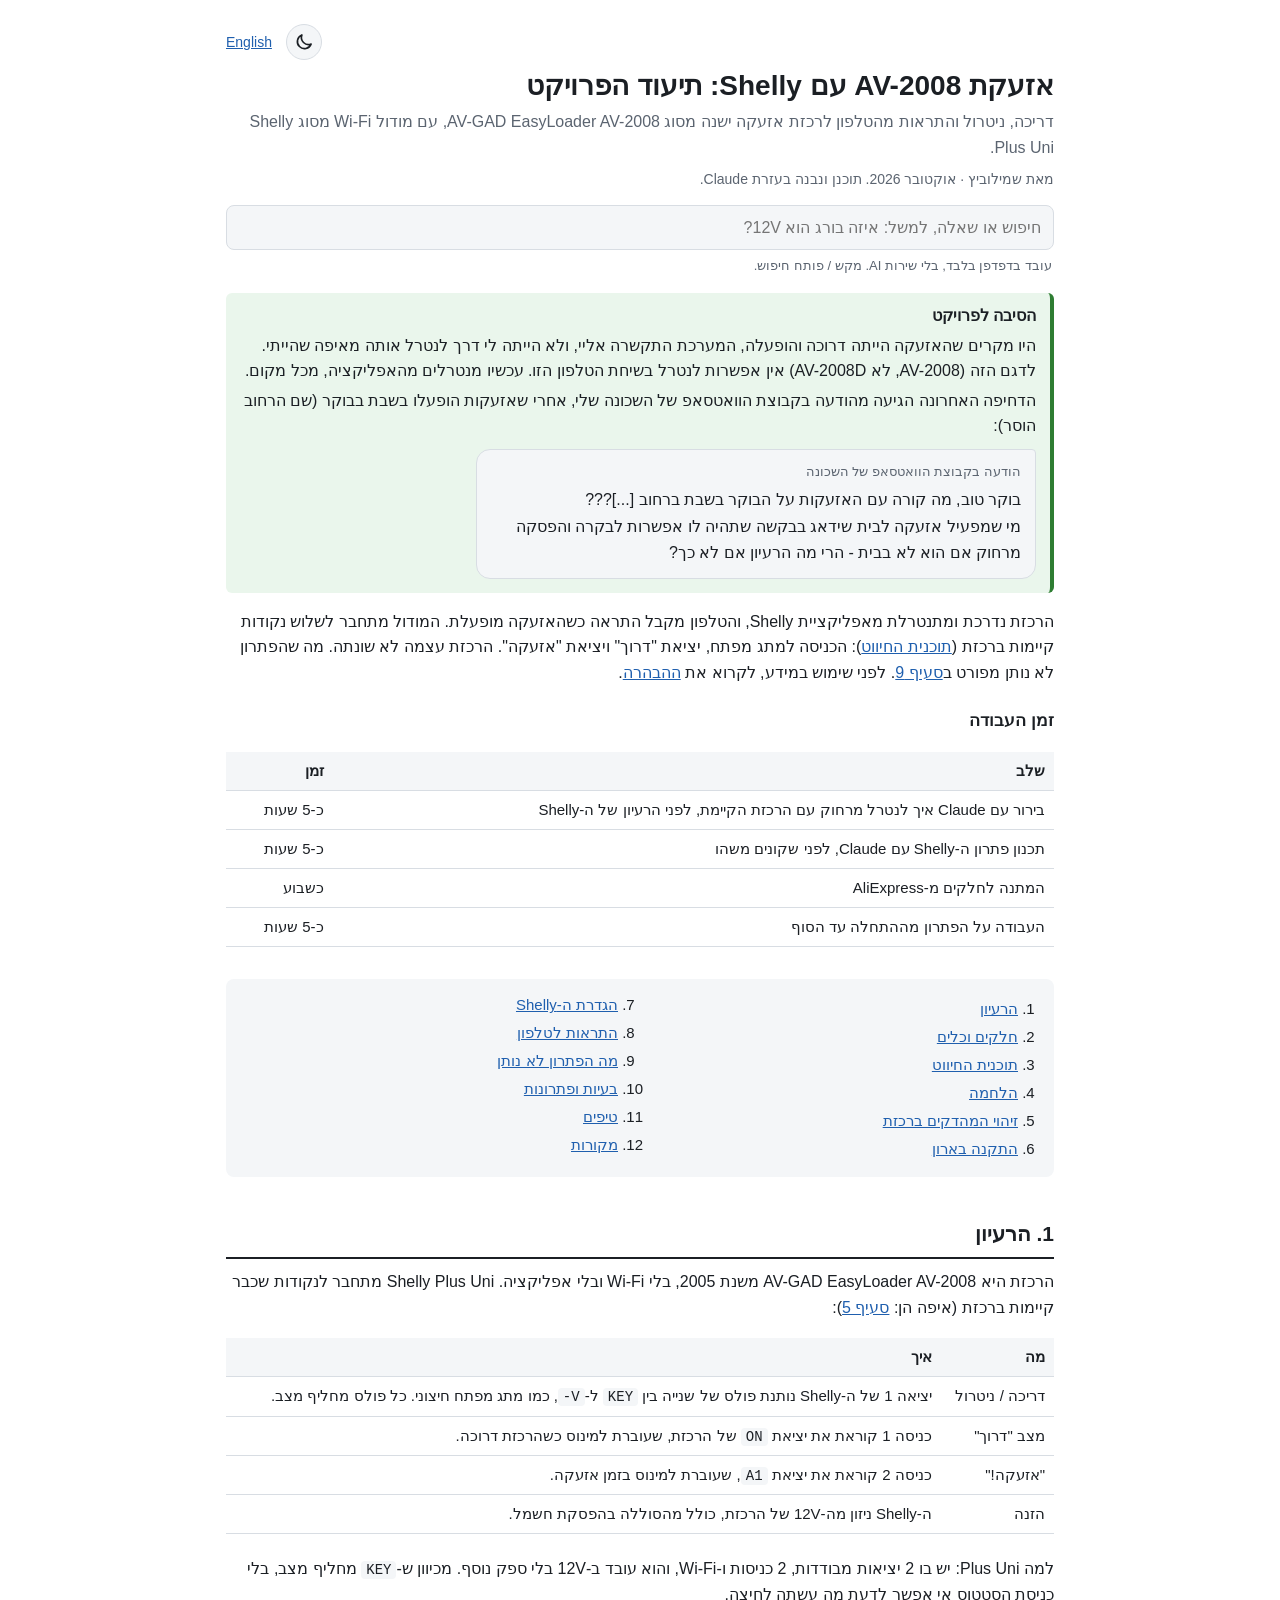
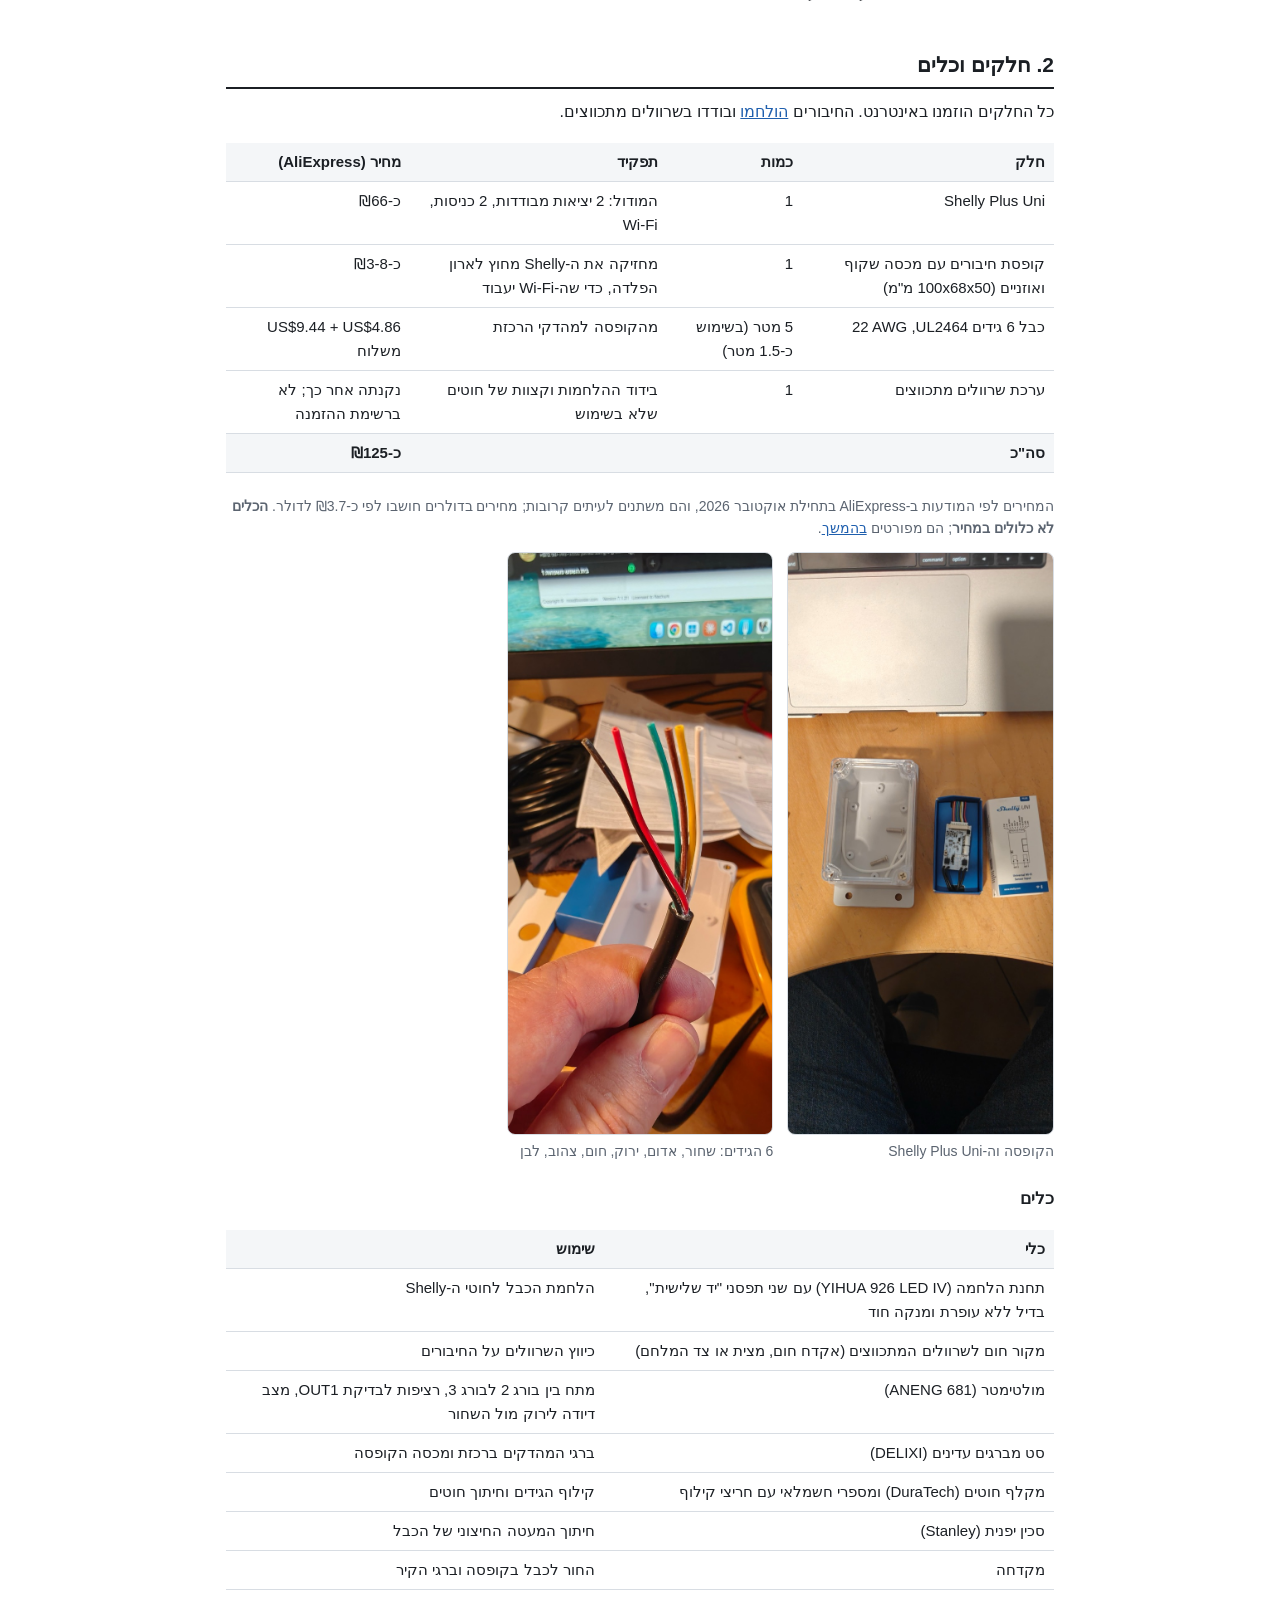
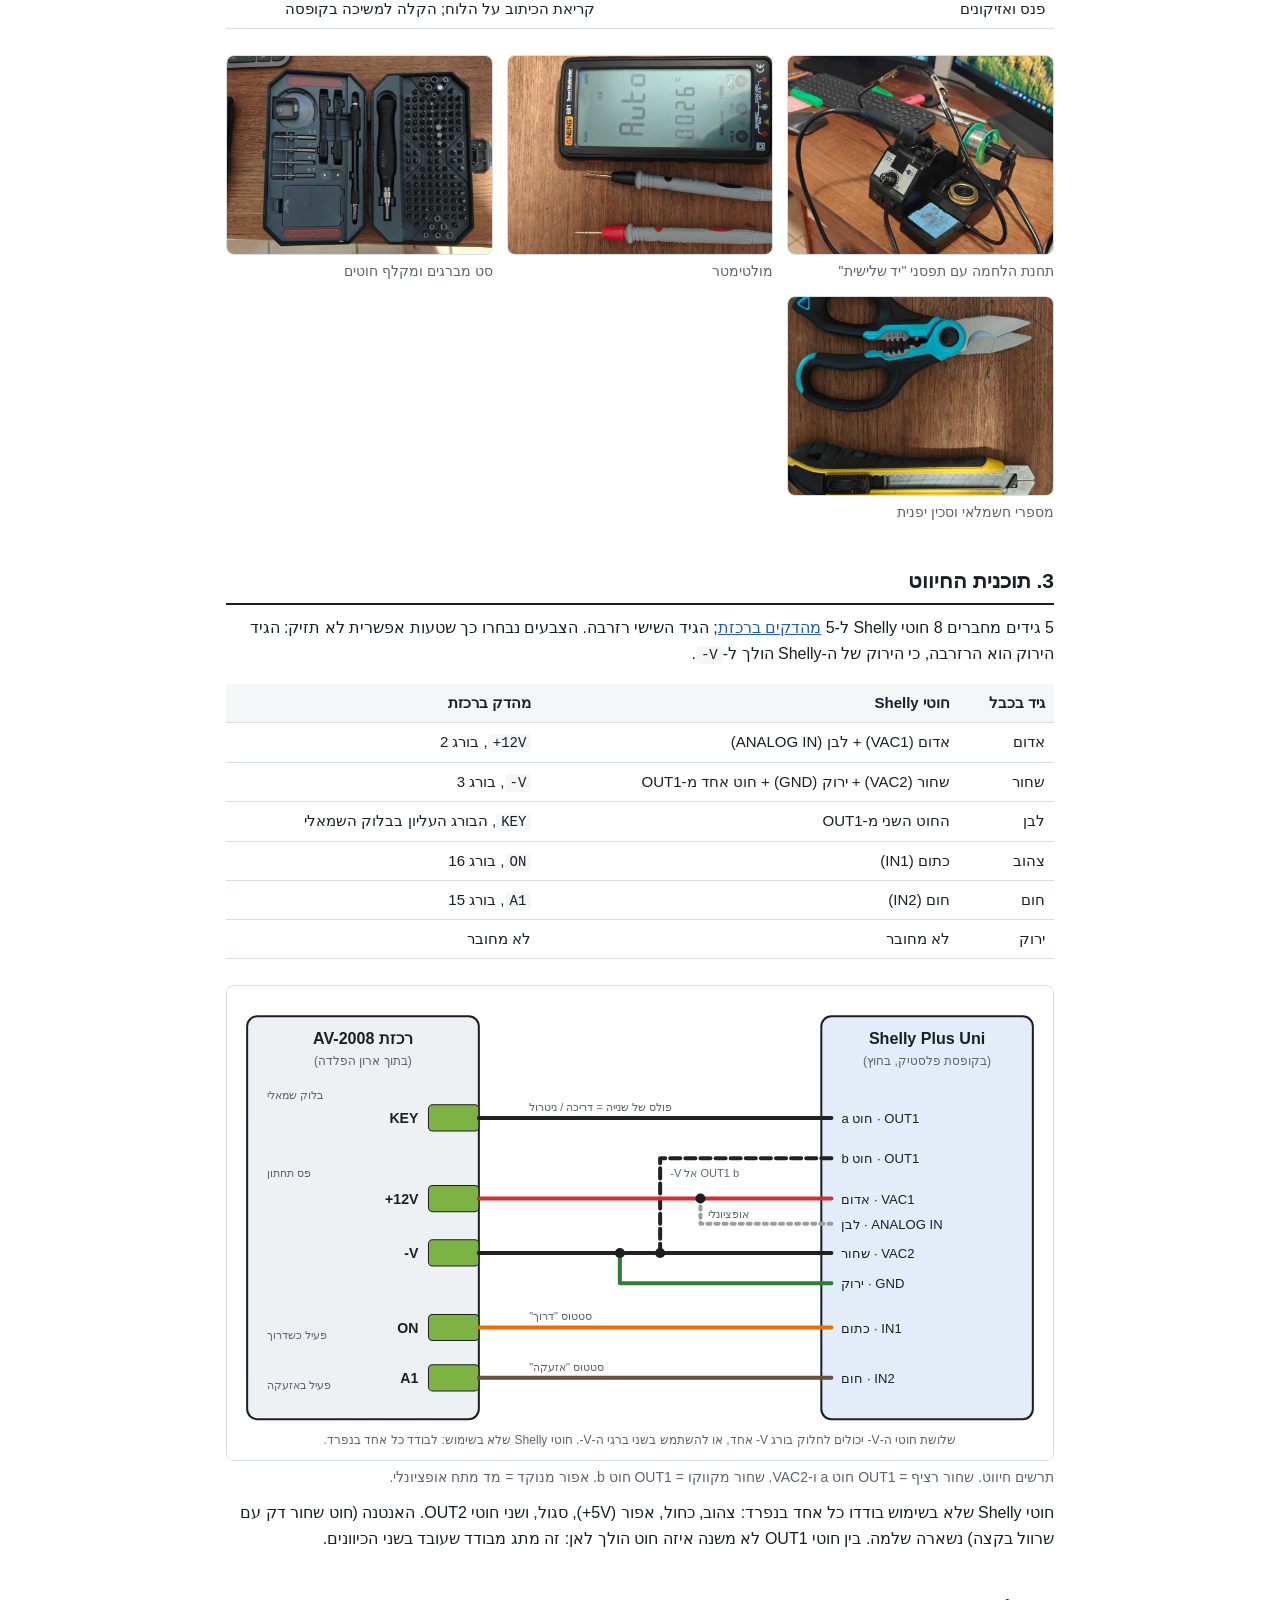
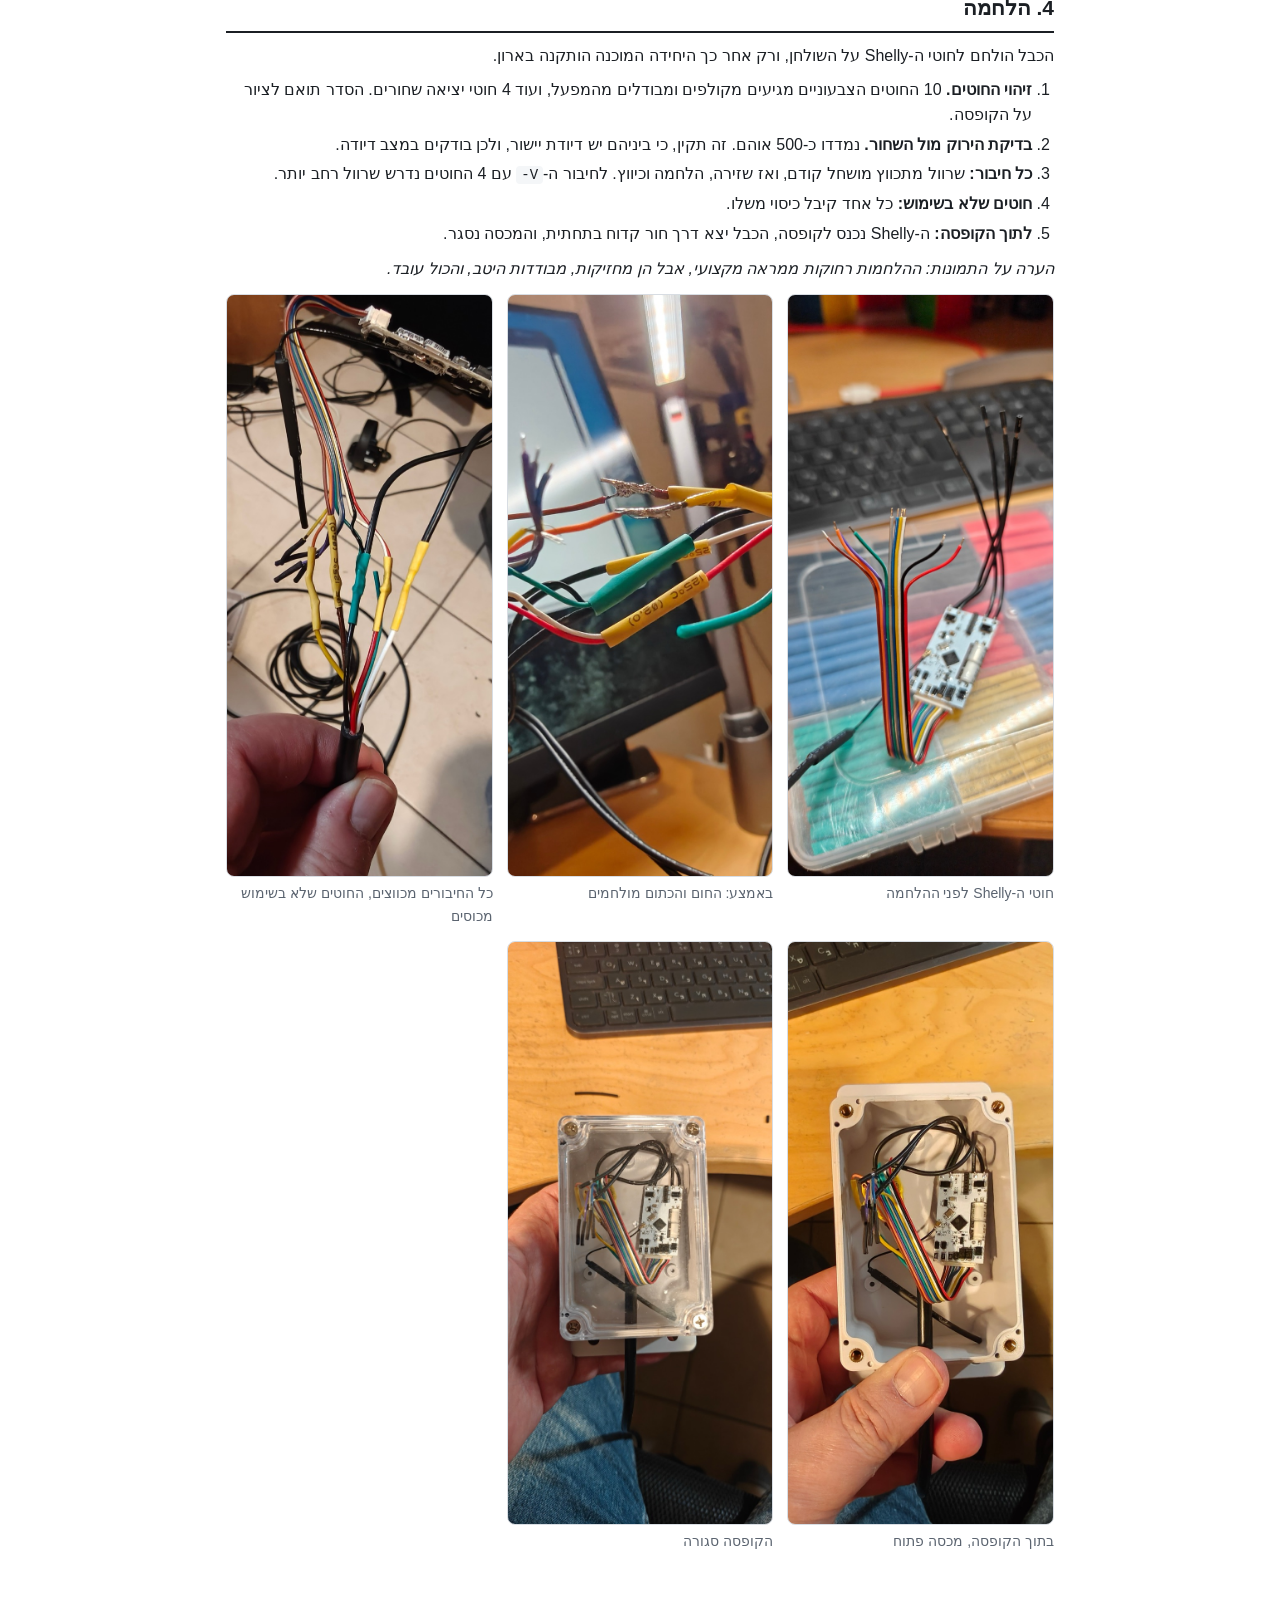
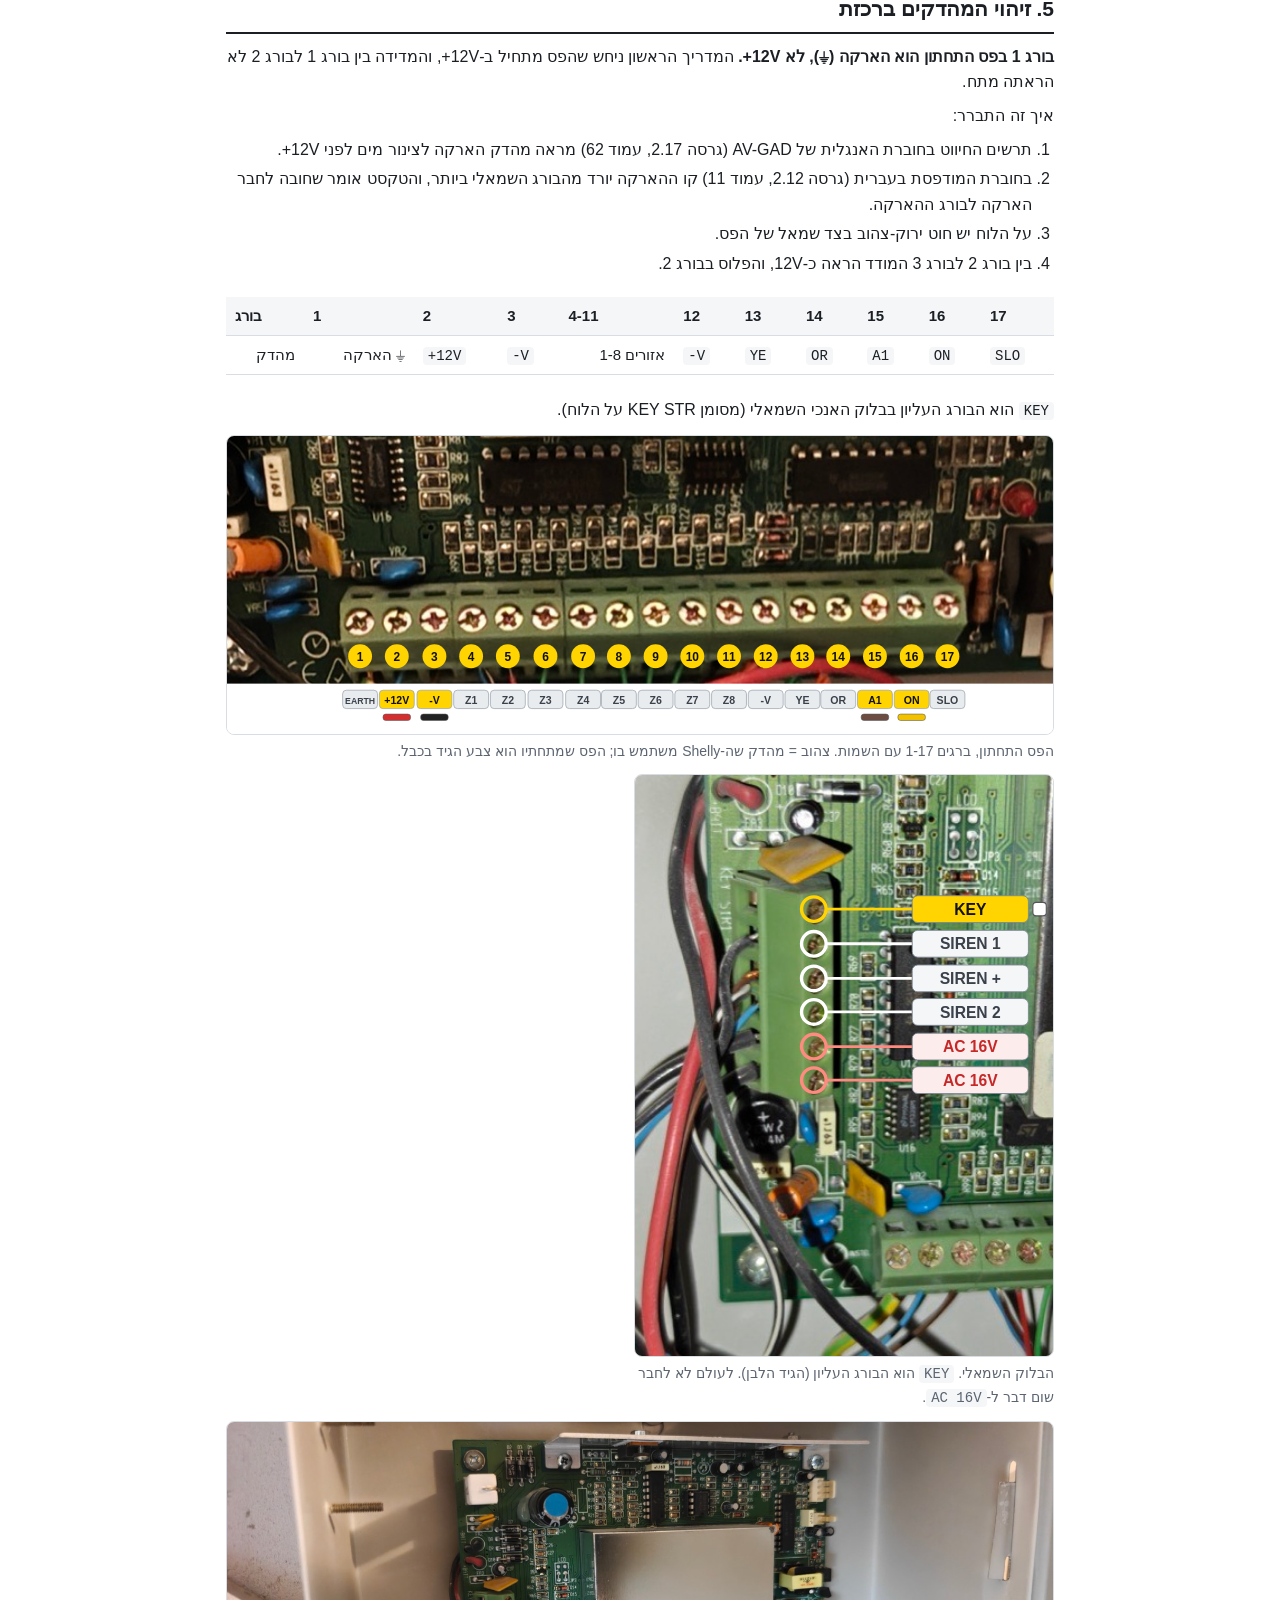
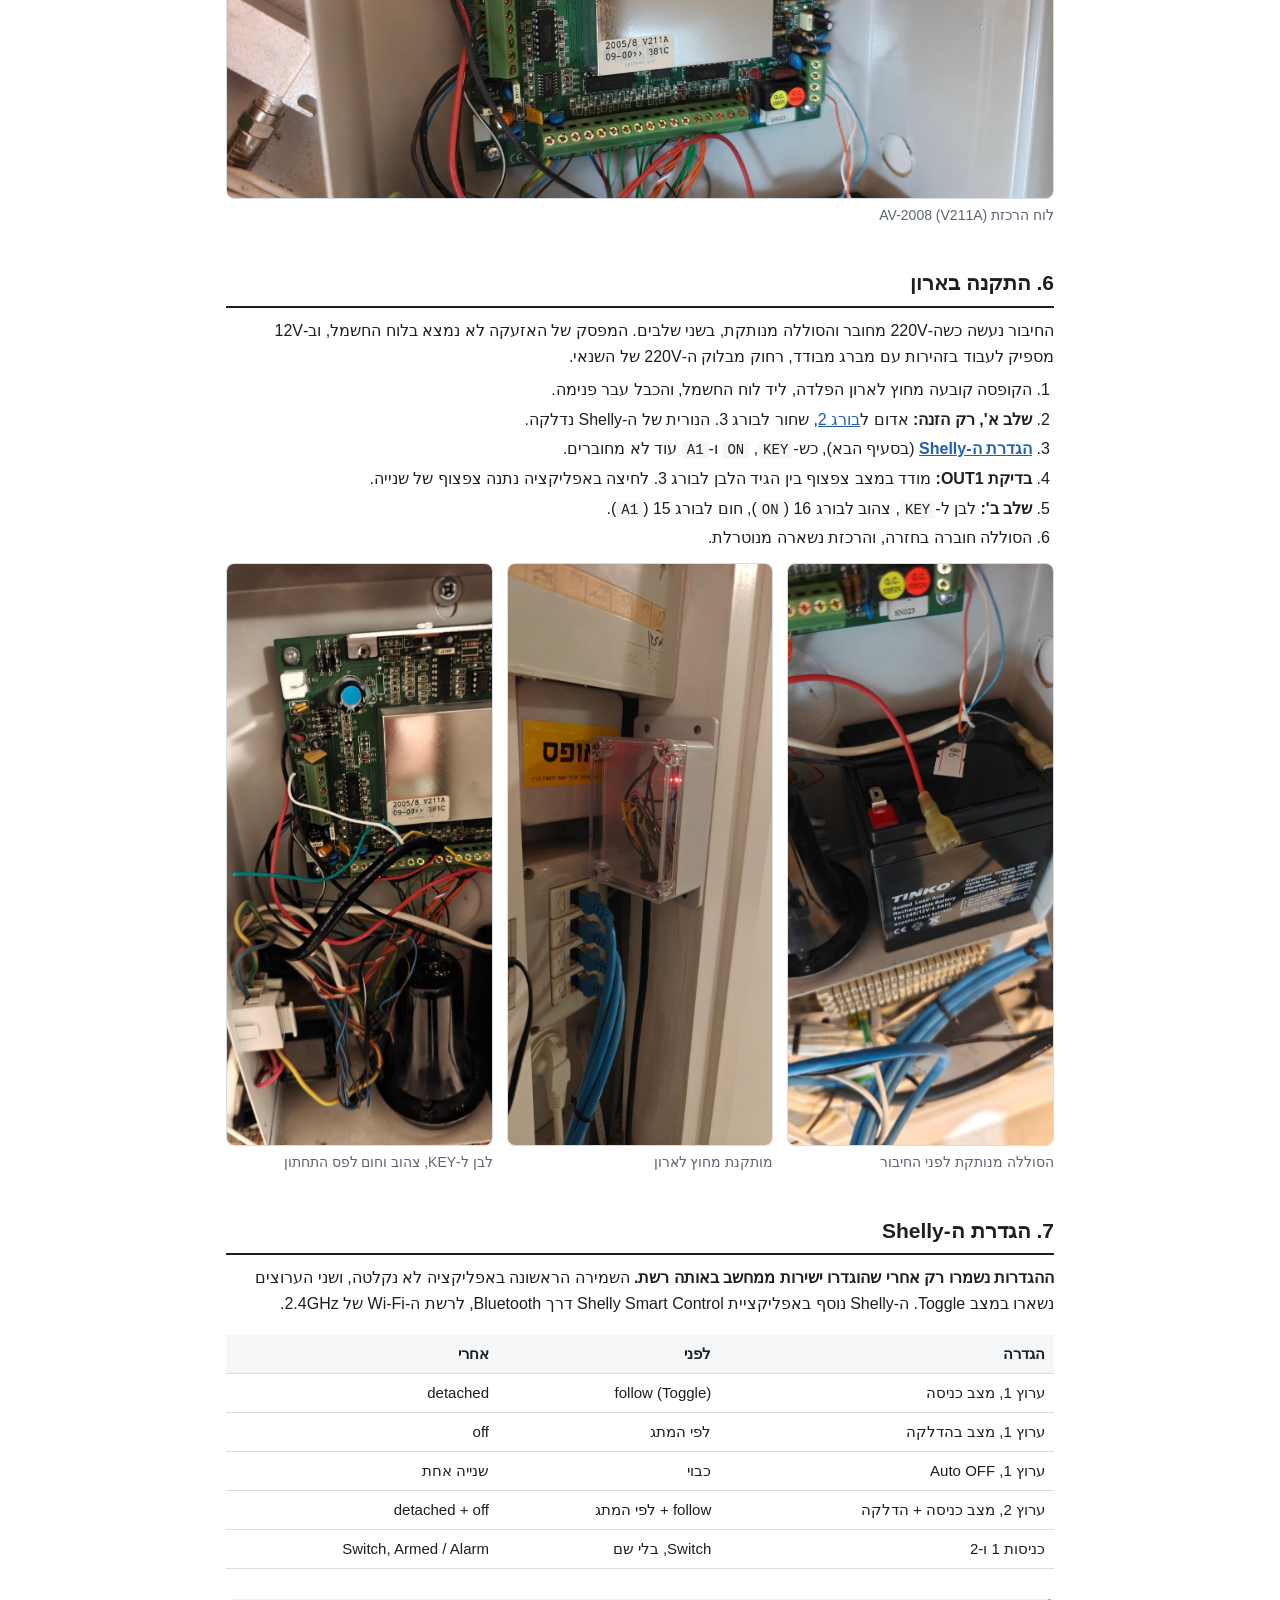
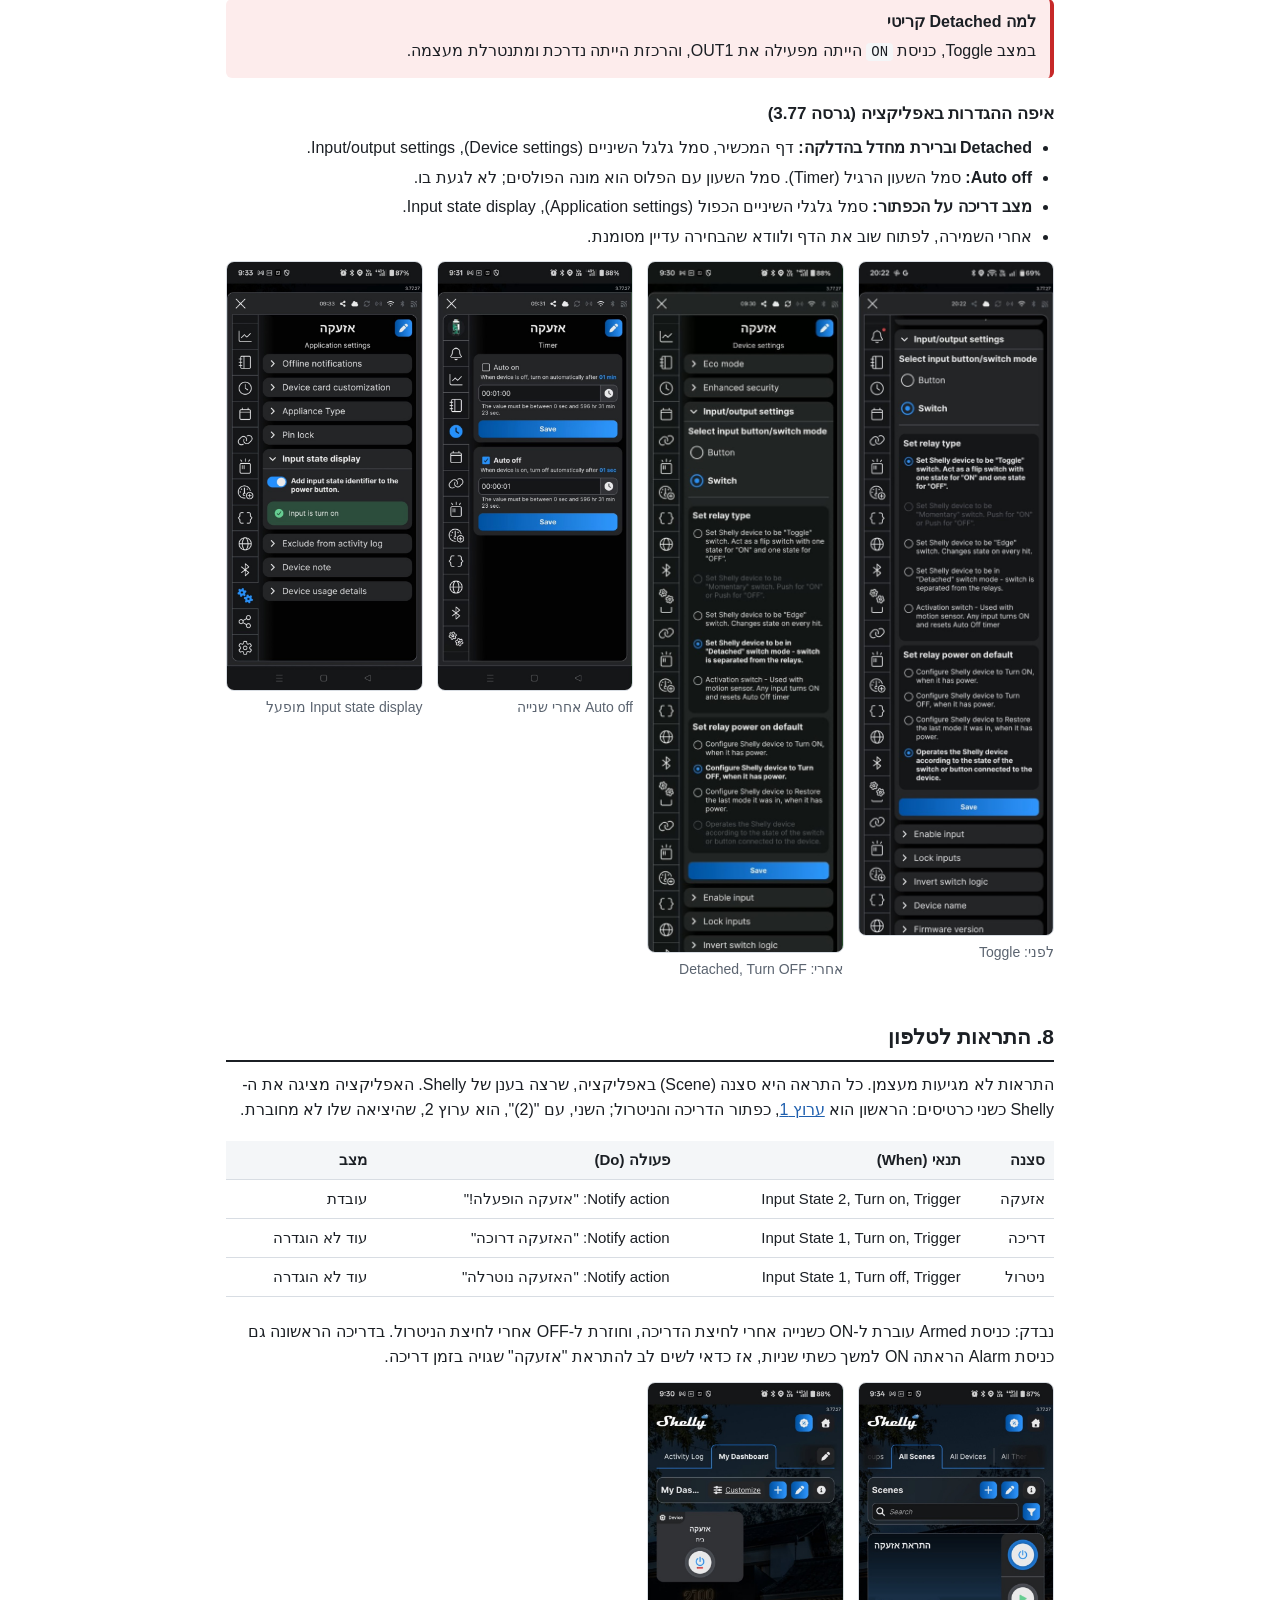
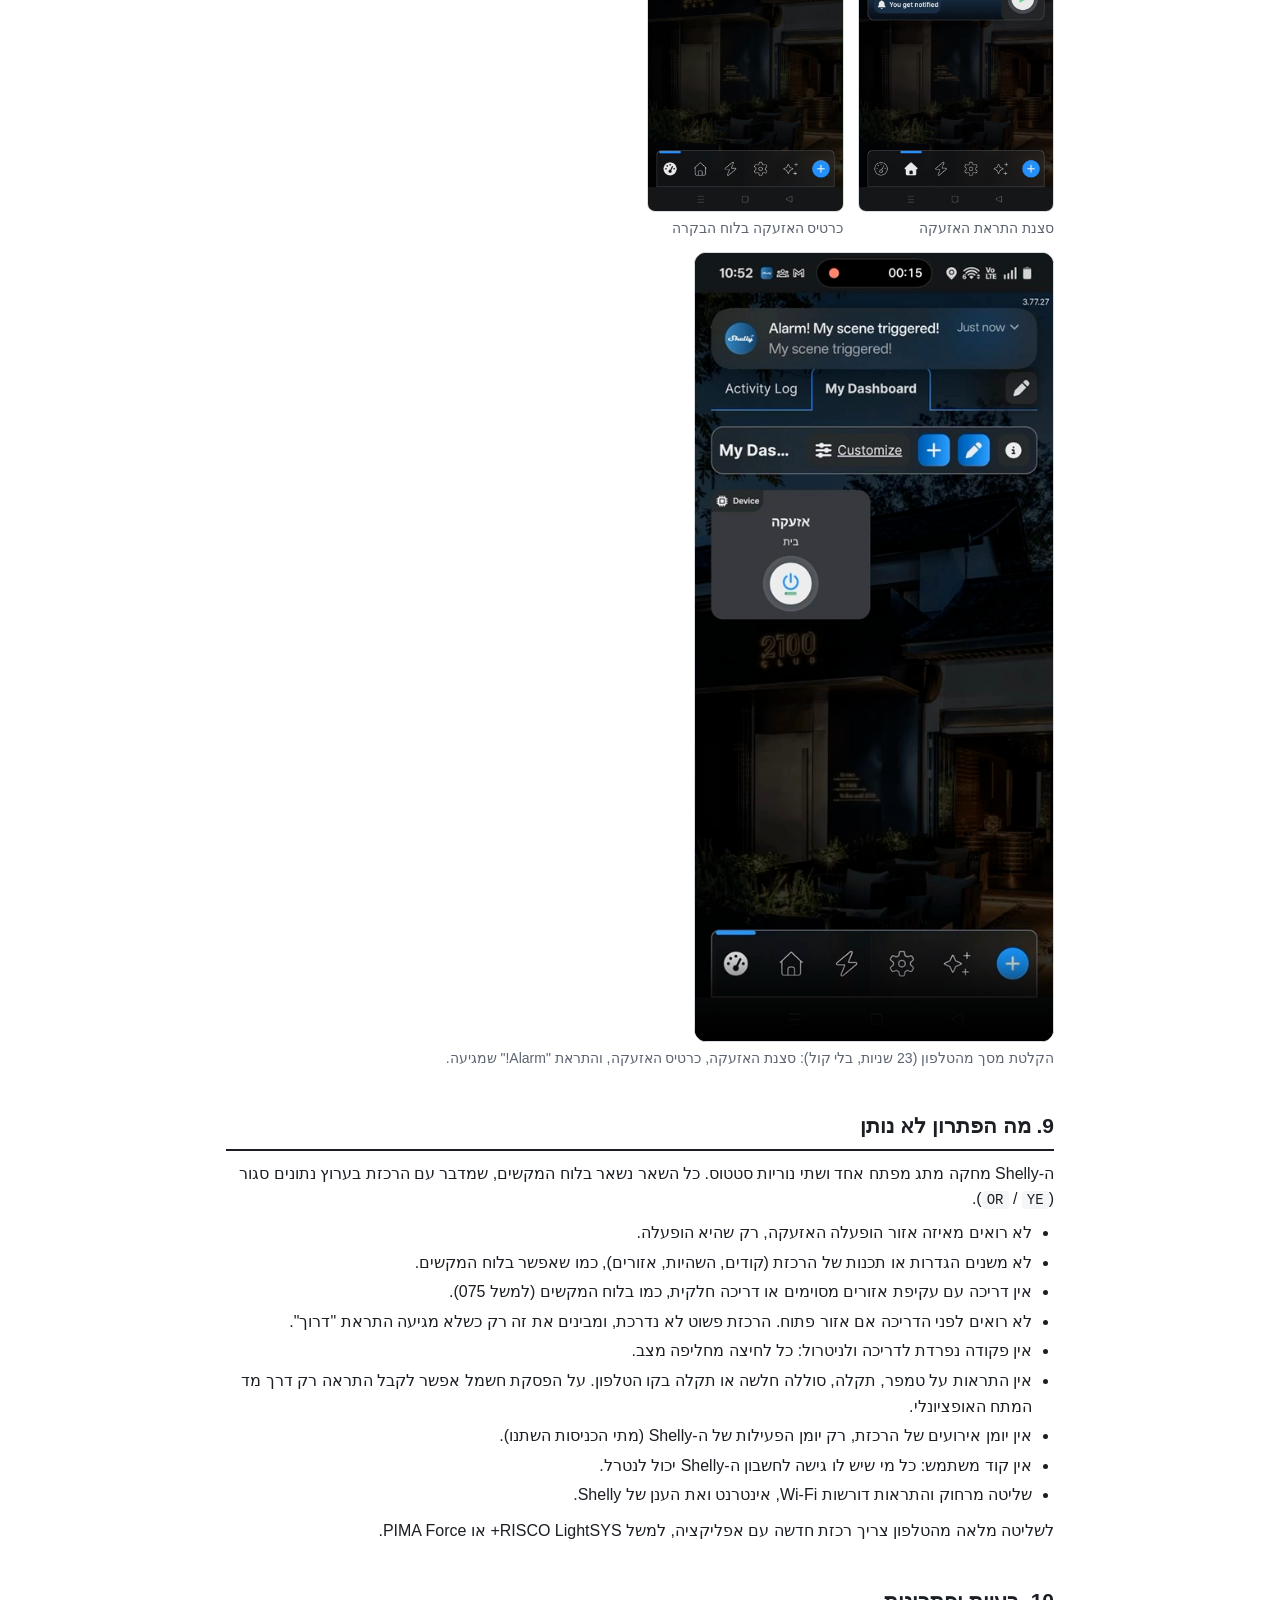
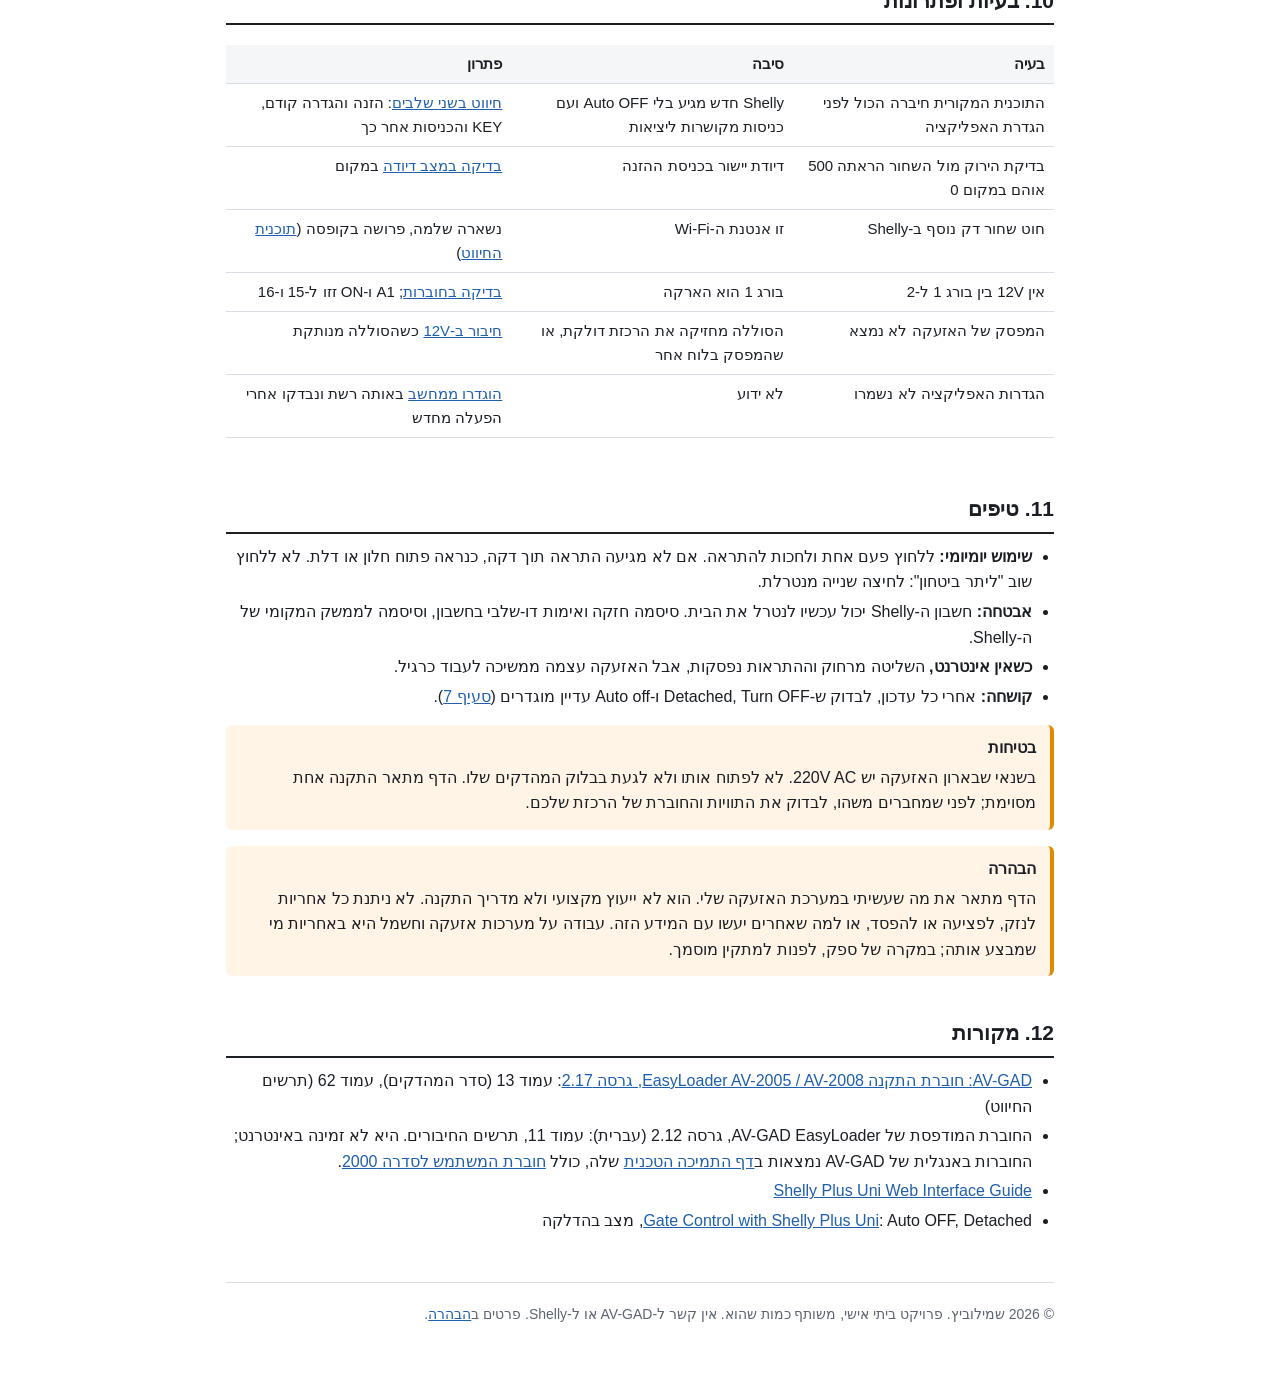
==== index.html @ a9d239b8 "AV-2008 alarm + Shelly Plus Uni project page (English and Hebrew) History squashed on 2026-10-16 to " ====
<!doctype html>
<html lang="he" dir="rtl">
<head>
<meta charset="utf-8">
<meta name="viewport" content="width=device-width, initial-scale=1">
<title>אזעקת AV-2008 עם Shelly</title>
<meta name="description" content="איך רכזת אזעקה ישנה AV-GAD AV-2008 קיבלה שליטה והתראות מהטלפון עם Shelly Plus Uni: חלקים, חיווט, הלחמה, הגדרות ולקחים.">
<link rel="stylesheet" href="style.css?v=7">
<script src="theme.js?v=3"></script>
<script src="search.js?v=2"></script>
<link rel="alternate" hreflang="en" href="en.html">
</head>
<body>

<header>
  <div class="topbar"><button class="theme-toggle" type="button" data-dark="מצב כהה" data-light="מצב בהיר" aria-label="מצב כהה"></button><a href="en.html" lang="en" dir="ltr">English</a></div>
  <h1>אזעקת AV-2008 עם Shelly: תיעוד הפרויקט</h1>
  <p class="sub">דריכה, ניטרול והתראות מהטלפון לרכזת אזעקה ישנה מסוג <span class="ltr nw">AV-GAD EasyLoader AV-2008</span>, עם מודול Wi-Fi מסוג Shelly Plus Uni.</p>
  <p class="meta">מאת שמילוביץ · אוקטובר 2026. תוכנן ונבנה בעזרת Claude.</p>
  <div id="search" role="search" data-answers="תשובות" data-inpage="בדף" data-goto="מעבר אל:" data-none="לא נמצא. לנסות מילים אחרות, למשל: בורג 12V, התראה, למה לא נדרכה.">
    <input type="search" placeholder="חיפוש או שאלה, למשל: איזה בורג הוא 12V?" aria-label="חיפוש בדף" autocomplete="off">
    <div class="search-results" hidden></div>
  </div>
  <p class="search-hint">עובד בדפדפן בלבד, בלי שירות AI. מקש / פותח חיפוש.</p>
</header>

<div class="callout ok" id="why"><strong>הסיבה לפרויקט</strong><p>היו מקרים שהאזעקה הייתה דרוכה והופעלה, המערכת התקשרה אליי, ולא הייתה לי דרך לנטרל אותה מאיפה שהייתי. לדגם הזה (AV-2008, לא AV-2008D) אין אפשרות לנטרל בשיחת הטלפון הזו. עכשיו מנטרלים מהאפליקציה, מכל מקום.</p><p>הדחיפה האחרונה הגיעה מהודעה בקבוצת הוואטסאפ של השכונה שלי, אחרי שאזעקות הופעלו בשבת בבוקר (שם הרחוב הוסר):</p><div class="chat"><p class="who">הודעה בקבוצת הוואטסאפ של השכונה</p><p>בוקר טוב, מה קורה עם האזעקות על הבוקר בשבת ברחוב [...]???</p><p>מי שמפעיל אזעקה לבית שידאג בבקשה שתהיה לו אפשרות לבקרה והפסקה מרחוק אם הוא לא בבית - הרי מה הרעיון אם לא כך?</p></div></div>

<p>הרכזת נדרכת ומתנטרלת מאפליקציית Shelly, והטלפון מקבל התראה כשהאזעקה מופעלת. המודול מתחבר לשלוש נקודות קיימות ברכזת (<a href="#wiring">תוכנית החיווט</a>): הכניסה למתג מפתח, יציאת "דרוך" ויציאת "אזעקה". הרכזת עצמה לא שונתה. מה שהפתרון לא נותן מפורט ב<a href="#limits">סעיף 9</a>. לפני שימוש במידע, לקרוא את <a href="#disclaimer">ההבהרה</a>.</p>

<h3 id="time">זמן העבודה</h3>
<div class="scroll"><table>
  <tr><th>שלב</th><th>זמן</th></tr>
  <tr><td>בירור עם Claude איך לנטרל מרחוק עם הרכזת הקיימת, לפני הרעיון של ה-Shelly</td><td>כ-5 שעות</td></tr>
  <tr><td>תכנון פתרון ה-Shelly עם Claude, לפני שקונים משהו</td><td>כ-5 שעות</td></tr>
  <tr><td>המתנה לחלקים מ-AliExpress</td><td>כשבוע</td></tr>
  <tr><td>העבודה על הפתרון מההתחלה עד הסוף</td><td>כ-5 שעות</td></tr>
</table></div>

<nav class="toc">
  <ol>
    <li><a href="#idea">הרעיון</a></li>
    <li><a href="#parts">חלקים וכלים</a></li>
    <li><a href="#wiring">תוכנית החיווט</a></li>
    <li><a href="#soldering">הלחמה</a></li>
    <li><a href="#terminals">זיהוי המהדקים ברכזת</a></li>
    <li><a href="#install">התקנה בארון</a></li>
    <li><a href="#setup">הגדרת ה-Shelly</a></li>
    <li><a href="#notify">התראות לטלפון</a></li>
    <li><a href="#limits">מה הפתרון לא נותן</a></li>
    <li><a href="#problems">בעיות ופתרונות</a></li>
    <li><a href="#tips">טיפים</a></li>
    <li><a href="#sources">מקורות</a></li>
  </ol>
</nav>

<h2 id="idea">1. הרעיון</h2>
<p>הרכזת היא AV-GAD EasyLoader AV-2008 משנת 2005, בלי Wi-Fi ובלי אפליקציה. Shelly Plus Uni מתחבר לנקודות שכבר קיימות ברכזת (איפה הן: <a href="#terminals">סעיף 5</a>):</p>
<div class="scroll"><table>
  <tr><th>מה</th><th>איך</th></tr>
  <tr><td>דריכה / ניטרול</td><td>יציאה 1 של ה-Shelly נותנת פולס של שנייה בין <code>KEY</code> ל-<code>-V</code>, כמו מתג מפתח חיצוני. כל פולס מחליף מצב.</td></tr>
  <tr><td>מצב "דרוך"</td><td>כניסה 1 קוראת את יציאת <code>ON</code> של הרכזת, שעוברת למינוס כשהרכזת דרוכה.</td></tr>
  <tr><td>"אזעקה!"</td><td>כניסה 2 קוראת את יציאת <code>A1</code>, שעוברת למינוס בזמן אזעקה.</td></tr>
  <tr><td>הזנה</td><td>ה-Shelly ניזון מה-12V של הרכזת, כולל מהסוללה בהפסקת חשמל.</td></tr>
</table></div>
<p>למה Plus Uni: יש בו 2 יציאות מבודדות, 2 כניסות ו-Wi-Fi, והוא עובד ב-12V בלי ספק נוסף. מכיוון ש-<code>KEY</code> מחליף מצב, בלי כניסת הסטטוס אי אפשר לדעת מה עשתה לחיצה.</p>

<h2 id="parts">2. חלקים וכלים</h2>
<p>כל החלקים הוזמנו באינטרנט. החיבורים <a href="#soldering">הולחמו</a> ובודדו בשרוולים מתכווצים.</p>
<div class="scroll"><table>
  <tr><th>חלק</th><th>כמות</th><th>תפקיד</th><th>מחיר (AliExpress)</th></tr>
  <tr><td>Shelly Plus Uni</td><td>1</td><td>המודול: 2 יציאות מבודדות, 2 כניסות, Wi-Fi</td><td>כ-₪66</td></tr>
  <tr><td>קופסת חיבורים עם מכסה שקוף ואוזניים (<span class="ltr">100x68x50</span> מ"מ)</td><td>1</td><td>מחזיקה את ה-Shelly מחוץ לארון הפלדה, כדי שה-Wi-Fi יעבוד</td><td>כ-₪3-8</td></tr>
  <tr><td>כבל 6 גידים UL2464, <span class="ltr">22 AWG</span></td><td>5 מטר (בשימוש כ-1.5 מטר)</td><td>מהקופסה למהדקי הרכזת</td><td><span class="ltr">US$9.44 + US$4.86</span> משלוח</td></tr>
  <tr><td>ערכת שרוולים מתכווצים</td><td>1</td><td>בידוד ההלחמות וקצוות של חוטים שלא בשימוש</td><td>נקנתה אחר כך; לא ברשימת ההזמנה</td></tr>
  <tr><th>סה"כ</th><th></th><th></th><th>כ-₪125</th></tr>
</table></div>
<p class="meta">המחירים לפי המודעות ב-AliExpress בתחילת אוקטובר 2026, והם משתנים לעיתים קרובות; מחירים בדולרים חושבו לפי כ-₪3.7 לדולר. <strong>הכלים לא כלולים במחיר</strong>; הם מפורטים <a href="#tools">בהמשך</a>.</p>
<div class="gallery">
  <figure><img src="images/01-parts-box-and-shelly.jpg" alt="הקופסה וה-Shelly Plus Uni כפי שהגיעו" loading="lazy"><figcaption>הקופסה וה-Shelly Plus Uni</figcaption></figure>
  <figure><img src="images/03-cable-six-cores.jpg" alt="קצה הכבל עם 6 הגידים" loading="lazy"><figcaption>6 הגידים: שחור, אדום, ירוק, חום, צהוב, לבן</figcaption></figure>
</div>

<h3 id="tools">כלים</h3>
<div class="scroll"><table>
  <tr><th>כלי</th><th>שימוש</th></tr>
  <tr><td>תחנת הלחמה (YIHUA 926 LED IV) עם שני תפסני "יד שלישית", בדיל ללא עופרת ומנקה חוד</td><td>הלחמת הכבל לחוטי ה-Shelly</td></tr>
  <tr><td>מקור חום לשרוולים המתכווצים (אקדח חום, מצית או צד המלחם)</td><td>כיווץ השרוולים על החיבורים</td></tr>
  <tr><td>מולטימטר (ANENG 681)</td><td>מתח בין בורג 2 לבורג 3, רציפות לבדיקת OUT1, מצב דיודה לירוק מול השחור</td></tr>
  <tr><td>סט מברגים עדינים (DELIXI)</td><td>ברגי המהדקים ברכזת ומכסה הקופסה</td></tr>
  <tr><td>מקלף חוטים (DuraTech) ומספרי חשמלאי עם חריצי קילוף</td><td>קילוף הגידים וחיתוך חוטים</td></tr>
  <tr><td>סכין יפנית (Stanley)</td><td>חיתוך המעטה החיצוני של הכבל</td></tr>
  <tr><td>מקדחה</td><td>החור לכבל בקופסה וברגי הקיר</td></tr>
  <tr><td>פנס ואזיקונים</td><td>קריאת הכיתוב על הלוח; הקלה למשיכה בקופסה</td></tr>
</table></div>
<div class="gallery tools">
  <figure><img src="images/19-tool-soldering-station.jpg" alt="תחנת הלחמה עם תפסנים וגליל בדיל" loading="lazy"><figcaption>תחנת הלחמה עם תפסני "יד שלישית"</figcaption></figure>
  <figure><img src="images/21-tool-multimeter.jpg" alt="מולטימטר ANENG 681 עם דקרים" loading="lazy"><figcaption>מולטימטר</figcaption></figure>
  <figure><img src="images/20-tool-screwdrivers-and-stripper.jpg?v=2" alt="סט מברגים עדינים ומקלף חוטים" loading="lazy"><figcaption>סט מברגים ומקלף חוטים</figcaption></figure>
  <figure><img src="images/22-tool-scissors-and-knife.jpg?v=2" alt="מספרי חשמלאי וסכין יפנית" loading="lazy"><figcaption>מספרי חשמלאי וסכין יפנית</figcaption></figure>
</div>

<h2 id="wiring">3. תוכנית החיווט</h2>
<p>5 גידים מחברים 8 חוטי Shelly ל-5 <a href="#terminals">מהדקים ברכזת</a>; הגיד השישי רזרבה. הצבעים נבחרו כך שטעות אפשרית לא תזיק: הגיד הירוק הוא הרזרבה, כי הירוק של ה-Shelly הולך ל-<code>-V</code>.</p>
<div class="scroll"><table>
  <tr><th>גיד בכבל</th><th>חוטי Shelly</th><th>מהדק ברכזת</th></tr>
  <tr><td>אדום</td><td>אדום (VAC1) + לבן (ANALOG IN)</td><td><code>+12V</code>, בורג 2</td></tr>
  <tr><td>שחור</td><td>שחור (VAC2) + ירוק (GND) + חוט אחד מ-OUT1</td><td><code>-V</code>, בורג 3</td></tr>
  <tr><td>לבן</td><td>החוט השני מ-OUT1</td><td><code>KEY</code>, הבורג העליון בבלוק השמאלי</td></tr>
  <tr><td>צהוב</td><td>כתום (IN1)</td><td><code>ON</code>, בורג 16</td></tr>
  <tr><td>חום</td><td>חום (IN2)</td><td><code>A1</code>, בורג 15</td></tr>
  <tr><td>ירוק</td><td>לא מחובר</td><td>לא מחובר</td></tr>
</table></div>
<figure class="diagram"><svg viewBox="0 0 820 470" xmlns="http://www.w3.org/2000/svg" role="img" aria-label="תרשים חיווט מרכזת AV-2008 אל Shelly Plus Uni" font-family="Helvetica, Arial, sans-serif">
  <rect x="0" y="0" width="820" height="470" fill="#ffffff"/>
  
  <rect x="20" y="30" width="230" height="400" rx="10" fill="#eef1f4" stroke="#1b1f24" stroke-width="2"/>
  <text x="135" y="58" text-anchor="middle" style="direction:rtl" font-size="16" font-weight="700" fill="#1b1f24">רכזת AV-2008</text>
  <text x="135" y="78" text-anchor="middle" style="direction:rtl" font-size="12" fill="#5b6470">(בתוך ארון הפלדה)</text>
  <text x="40" y="112" text-anchor="end" style="direction:rtl" font-size="11" fill="#5b6470">בלוק שמאלי</text>
  <text x="40" y="190" text-anchor="end" style="direction:rtl" font-size="11" fill="#5b6470">פס תחתון</text>
  
  <g font-size="14" font-weight="700" fill="#1b1f24">
    <rect x="200" y="118" width="50" height="26" rx="4" fill="#7cb342" stroke="#1b1f24"/><text x="190" y="136" text-anchor="end">KEY</text>
    <rect x="200" y="198" width="50" height="26" rx="4" fill="#7cb342" stroke="#1b1f24"/><text x="190" y="216" text-anchor="end">+12V</text>
    <rect x="200" y="252" width="50" height="26" rx="4" fill="#7cb342" stroke="#1b1f24"/><text x="190" y="270" text-anchor="end">-V</text>
    <rect x="200" y="326" width="50" height="26" rx="4" fill="#7cb342" stroke="#1b1f24"/><text x="190" y="344" text-anchor="end">ON</text>
    <rect x="200" y="376" width="50" height="26" rx="4" fill="#7cb342" stroke="#1b1f24"/><text x="190" y="394" text-anchor="end">A1</text>
  </g>
  <g font-size="11" fill="#5b6470" text-anchor="end" style="direction:rtl">
    <text x="40" y="350">פעיל כשדרוך</text>
    <text x="40" y="400">פעיל באזעקה</text>
  </g>

  
  <rect x="590" y="30" width="210" height="400" rx="10" fill="#e3edf9" stroke="#1b1f24" stroke-width="2"/>
  <text x="695" y="58" text-anchor="middle" font-size="16" font-weight="700" fill="#1b1f24">Shelly Plus Uni</text>
  <text x="695" y="78" text-anchor="middle" style="direction:rtl" font-size="12" fill="#5b6470">(בקופסת פלסטיק, בחוץ)</text>
  <g font-size="13" fill="#1b1f24" text-anchor="end" style="direction:rtl">
    <text x="610" y="136">OUT1 · חוט a</text>
    <text x="610" y="176">OUT1 · חוט b</text>
    <text x="610" y="216">VAC1 · אדום</text>
    <text x="610" y="241">ANALOG IN · לבן</text>
    <text x="610" y="270">VAC2 · שחור</text>
    <text x="610" y="300">GND · ירוק</text>
    <text x="610" y="344">IN1 · כתום</text>
    <text x="610" y="394">IN2 · חום</text>
  </g>

  
  <g fill="none" stroke-width="4" stroke-linecap="round" stroke-linejoin="round">
    
    <path d="M250 131 H600" stroke="#222"/>
    
    <path d="M600 171 H430 V265 H250" stroke="#222" stroke-dasharray="10 5"/>
    
    <path d="M600 211 H250" stroke="#d32f2f"/>
    
    <path d="M600 236 H470 V211" stroke="#9e9e9e" stroke-dasharray="3 5"/>
    
    <path d="M600 265 H250" stroke="#222"/>
    
    <path d="M600 295 H390 V265" stroke="#2e7d32"/>
    
    <path d="M600 339 H250" stroke="#ef6c00"/>
    
    <path d="M600 389 H250" stroke="#6d4c41"/>
  </g>
  <g fill="#1b1f24">
    <circle cx="470" cy="211" r="5"/>
    <circle cx="430" cy="265" r="5"/>
    <circle cx="390" cy="265" r="5"/>
  </g>
  <g font-size="11" fill="#5b6470" text-anchor="end" style="direction:rtl">
    <text x="300" y="124">פולס של שנייה = דריכה / ניטרול</text>
    <text x="440" y="190">OUT1 b אל &#x2066;-V&#x2069;</text>
    <text x="478" y="230">אופציונלי</text>
    <text x="300" y="332">סטטוס "דרוך"</text>
    <text x="300" y="382">סטטוס "אזעקה"</text>
  </g>
  <text x="410" y="455" text-anchor="middle" style="direction:rtl" font-size="12" fill="#5b6470">שלושת חוטי ה-&#x2066;-V&#x2069; יכולים לחלוק בורג &#x2066;-V&#x2069; אחד, או להשתמש בשני ברגי ה-&#x2066;-V&#x2069;. חוטי Shelly שלא בשימוש: לבודד כל אחד בנפרד.</text>
</svg><figcaption>תרשים חיווט. שחור רציף = OUT1 חוט a ו-VAC2. שחור מקווקו = OUT1 חוט b. אפור מנוקד = מד מתח אופציונלי.</figcaption></figure>
<p>חוטי Shelly שלא בשימוש בודדו כל אחד בנפרד: צהוב, כחול, אפור (<span class="ltr">+5V</span>), סגול, ושני חוטי OUT2. האנטנה (חוט שחור דק עם שרוול בקצה) נשארה שלמה. בין חוטי OUT1 לא משנה איזה חוט הולך לאן: זה מתג מבודד שעובד בשני הכיוונים.</p>

<h2 id="soldering">4. הלחמה</h2>
<p>הכבל הולחם לחוטי ה-Shelly על השולחן, ורק אחר כך היחידה המוכנה הותקנה בארון.</p>
<ol>
  <li><strong>זיהוי החוטים.</strong> 10 החוטים הצבעוניים מגיעים מקולפים ומבודלים מהמפעל, ועוד 4 חוטי יציאה שחורים. הסדר תואם לציור על הקופסה.</li>
  <li><strong>בדיקת הירוק מול השחור.</strong> נמדדו כ-500 אוהם. זה תקין, כי ביניהם יש דיודת יישור, ולכן בודקים במצב דיודה.</li>
  <li><strong>כל חיבור:</strong> שרוול מתכווץ מושחל קודם, ואז שזירה, הלחמה וכיווץ. לחיבור ה-<code>-V</code> עם 4 החוטים נדרש שרוול רחב יותר.</li>
  <li><strong>חוטים שלא בשימוש:</strong> כל אחד קיבל כיסוי משלו.</li>
  <li><strong>לתוך הקופסה:</strong> ה-Shelly נכנס לקופסה, הכבל יצא דרך חור קדוח בתחתית, והמכסה נסגר.</li>
</ol>
<p><em>הערה על התמונות: ההלחמות רחוקות ממראה מקצועי, אבל הן מחזיקות, מבודדות היטב, והכול עובד.</em></p>
<div class="gallery">
  <figure><img src="images/04-shelly-leads.jpg" alt="חוטי ה-Shelly המקולפים, לפני ההלחמה" loading="lazy"><figcaption>חוטי ה-Shelly לפני ההלחמה</figcaption></figure>
  <figure><img src="images/05-soldering-in-progress.jpg" alt="חיבורי הלחמה עם שרוולים שעוד לא כווצו" loading="lazy"><figcaption>באמצע: החום והכתום מולחמים</figcaption></figure>
  <figure><img src="images/06-soldering-done.jpg" alt="כל החיבורים מכווצים והחוטים שלא בשימוש מכוסים" loading="lazy"><figcaption>כל החיבורים מכווצים, החוטים שלא בשימוש מכוסים</figcaption></figure>
  <figure><img src="images/07-box-open.jpg" alt="ה-Shelly בתוך הקופסה, מכסה פתוח" loading="lazy"><figcaption>בתוך הקופסה, מכסה פתוח</figcaption></figure>
  <figure><img src="images/08-box-closed.jpg" alt="הקופסה סגורה" loading="lazy"><figcaption>הקופסה סגורה</figcaption></figure>
</div>

<h2 id="terminals">5. זיהוי המהדקים ברכזת</h2>
<p><strong>בורג 1 בפס התחתון הוא הארקה (⏚), לא <span class="ltr">+12V</span>.</strong> המדריך הראשון ניחש שהפס מתחיל ב-<span class="ltr">+12V</span>, והמדידה בין בורג 1 לבורג 2 לא הראתה מתח.</p>
<p>איך זה התברר:</p>
<ol>
  <li>תרשים החיווט בחוברת האנגלית של AV-GAD (גרסה 2.17, עמוד 62) מראה מהדק הארקה לצינור מים לפני <span class="ltr">+12V</span>.</li>
  <li>בחוברת המודפסת בעברית (גרסה 2.12, עמוד 11) קו ההארקה יורד מהבורג השמאלי ביותר, והטקסט אומר שחובה לחבר הארקה לבורג ההארקה.</li>
  <li>על הלוח יש חוט ירוק-צהוב בצד שמאל של הפס.</li>
  <li>בין בורג 2 לבורג 3 המודד הראה כ-12V, והפלוס בבורג 2.</li>
</ol>
<div class="scroll"><table dir="ltr">
  <tr><th>בורג</th><th>1</th><th>2</th><th>3</th><th>4-11</th><th>12</th><th>13</th><th>14</th><th>15</th><th>16</th><th>17</th></tr>
  <tr><td dir="rtl">מהדק</td><td dir="rtl">⏚ הארקה</td><td><code>+12V</code></td><td><code>-V</code></td><td dir="rtl">אזורים 1-8</td><td><code>-V</code></td><td><code>YE</code></td><td><code>OR</code></td><td><code>A1</code></td><td><code>ON</code></td><td><code>SLO</code></td></tr>
</table></div>
<p><code>KEY</code> הוא הבורג העליון בבלוק האנכי השמאלי (מסומן KEY STR על הלוח).</p>
<figure class="diagram"><svg viewBox="0 0 900 325" xmlns="http://www.w3.org/2000/svg" role="img" aria-label="הפס התחתון עם מספרי הברגים והשמות"><image href="images/09b-panel-bottom-strip.jpg" x="0" y="0" width="900" height="270"/><rect x="0" y="270" width="900" height="55" fill="#ffffff"/><g font-family="Helvetica, Arial, sans-serif" font-weight="700" text-anchor="middle"><circle cx="145" cy="240" r="13" fill="#ffd400"/><text x="145" y="245" font-size="13" fill="#111">1</text><rect x="126" y="277" width="38" height="20" rx="4" fill="#e9ecef" stroke="#9aa3ad" stroke-width="0.8"/><text x="145" y="291.5" font-size="9.5" fill="#3a414a">EARTH</text><circle cx="185" cy="240" r="13" fill="#ffd400"/><text x="185" y="245" font-size="13" fill="#111">2</text><rect x="166" y="277" width="38" height="20" rx="4" fill="#ffd400" stroke="#9aa3ad" stroke-width="0.8"/><text x="185" y="291.5" font-size="11.5" fill="#111">+12V</text><rect x="170" y="303" width="30" height="7" rx="3" fill="#d32f2f" stroke="#555" stroke-width="0.6"/><circle cx="226" cy="240" r="13" fill="#ffd400"/><text x="226" y="245" font-size="13" fill="#111">3</text><rect x="207" y="277" width="38" height="20" rx="4" fill="#ffd400" stroke="#9aa3ad" stroke-width="0.8"/><text x="226" y="291.5" font-size="11.5" fill="#111">-V</text><rect x="211" y="303" width="30" height="7" rx="3" fill="#222" stroke="#555" stroke-width="0.6"/><circle cx="266" cy="240" r="13" fill="#ffd400"/><text x="266" y="245" font-size="13" fill="#111">4</text><rect x="247" y="277" width="38" height="20" rx="4" fill="#e9ecef" stroke="#9aa3ad" stroke-width="0.8"/><text x="266" y="291.5" font-size="11.5" fill="#3a414a">Z1</text><circle cx="306" cy="240" r="13" fill="#ffd400"/><text x="306" y="245" font-size="13" fill="#111">5</text><rect x="287" y="277" width="38" height="20" rx="4" fill="#e9ecef" stroke="#9aa3ad" stroke-width="0.8"/><text x="306" y="291.5" font-size="11.5" fill="#3a414a">Z2</text><circle cx="347" cy="240" r="13" fill="#ffd400"/><text x="347" y="245" font-size="13" fill="#111">6</text><rect x="328" y="277" width="38" height="20" rx="4" fill="#e9ecef" stroke="#9aa3ad" stroke-width="0.8"/><text x="347" y="291.5" font-size="11.5" fill="#3a414a">Z3</text><circle cx="388" cy="240" r="13" fill="#ffd400"/><text x="388" y="245" font-size="13" fill="#111">7</text><rect x="369" y="277" width="38" height="20" rx="4" fill="#e9ecef" stroke="#9aa3ad" stroke-width="0.8"/><text x="388" y="291.5" font-size="11.5" fill="#3a414a">Z4</text><circle cx="427" cy="240" r="13" fill="#ffd400"/><text x="427" y="245" font-size="13" fill="#111">8</text><rect x="408" y="277" width="38" height="20" rx="4" fill="#e9ecef" stroke="#9aa3ad" stroke-width="0.8"/><text x="427" y="291.5" font-size="11.5" fill="#3a414a">Z5</text><circle cx="467" cy="240" r="13" fill="#ffd400"/><text x="467" y="245" font-size="13" fill="#111">9</text><rect x="448" y="277" width="38" height="20" rx="4" fill="#e9ecef" stroke="#9aa3ad" stroke-width="0.8"/><text x="467" y="291.5" font-size="11.5" fill="#3a414a">Z6</text><circle cx="507" cy="240" r="13" fill="#ffd400"/><text x="507" y="245" font-size="13" fill="#111">10</text><rect x="488" y="277" width="38" height="20" rx="4" fill="#e9ecef" stroke="#9aa3ad" stroke-width="0.8"/><text x="507" y="291.5" font-size="11.5" fill="#3a414a">Z7</text><circle cx="547" cy="240" r="13" fill="#ffd400"/><text x="547" y="245" font-size="13" fill="#111">11</text><rect x="528" y="277" width="38" height="20" rx="4" fill="#e9ecef" stroke="#9aa3ad" stroke-width="0.8"/><text x="547" y="291.5" font-size="11.5" fill="#3a414a">Z8</text><circle cx="587" cy="240" r="13" fill="#ffd400"/><text x="587" y="245" font-size="13" fill="#111">12</text><rect x="568" y="277" width="38" height="20" rx="4" fill="#e9ecef" stroke="#9aa3ad" stroke-width="0.8"/><text x="587" y="291.5" font-size="11.5" fill="#3a414a">-V</text><circle cx="627" cy="240" r="13" fill="#ffd400"/><text x="627" y="245" font-size="13" fill="#111">13</text><rect x="608" y="277" width="38" height="20" rx="4" fill="#e9ecef" stroke="#9aa3ad" stroke-width="0.8"/><text x="627" y="291.5" font-size="11.5" fill="#3a414a">YE</text><circle cx="666" cy="240" r="13" fill="#ffd400"/><text x="666" y="245" font-size="13" fill="#111">14</text><rect x="647" y="277" width="38" height="20" rx="4" fill="#e9ecef" stroke="#9aa3ad" stroke-width="0.8"/><text x="666" y="291.5" font-size="11.5" fill="#3a414a">OR</text><circle cx="706" cy="240" r="13" fill="#ffd400"/><text x="706" y="245" font-size="13" fill="#111">15</text><rect x="687" y="277" width="38" height="20" rx="4" fill="#ffd400" stroke="#9aa3ad" stroke-width="0.8"/><text x="706" y="291.5" font-size="11.5" fill="#111">A1</text><rect x="691" y="303" width="30" height="7" rx="3" fill="#6d4c41" stroke="#555" stroke-width="0.6"/><circle cx="746" cy="240" r="13" fill="#ffd400"/><text x="746" y="245" font-size="13" fill="#111">16</text><rect x="727" y="277" width="38" height="20" rx="4" fill="#ffd400" stroke="#9aa3ad" stroke-width="0.8"/><text x="746" y="291.5" font-size="11.5" fill="#111">ON</text><rect x="731" y="303" width="30" height="7" rx="3" fill="#f2c200" stroke="#555" stroke-width="0.6"/><circle cx="785" cy="240" r="13" fill="#ffd400"/><text x="785" y="245" font-size="13" fill="#111">17</text><rect x="766" y="277" width="38" height="20" rx="4" fill="#e9ecef" stroke="#9aa3ad" stroke-width="0.8"/><text x="785" y="291.5" font-size="11.5" fill="#3a414a">SLO</text></g></svg><figcaption>הפס התחתון, ברגים 1-17 עם השמות. צהוב = מהדק שה-Shelly משתמש בו; הפס שמתחתיו הוא צבע הגיד בכבל.</figcaption></figure>
<figure class="diagram" style="max-width:420px"><svg viewBox="0 0 374 520" xmlns="http://www.w3.org/2000/svg" role="img" aria-label="הבלוק השמאלי עם KEY מסומן"><image href="images/09a-panel-left-block.jpg" x="0" y="0" width="374" height="520"/><g font-family="Helvetica, Arial, sans-serif" font-weight="700"><circle cx="160" cy="120" r="11" fill="none" stroke="#ffd400" stroke-width="3"/><line x1="171" y1="120" x2="248" y2="120" stroke="#ffd400" stroke-width="2.5"/><rect x="248" y="108" width="104" height="24" rx="5" fill="#ffd400" stroke="#7d8793" stroke-width="0.8"/><text x="300" y="125" text-anchor="middle" font-size="14" fill="#111">KEY</text><circle cx="160" cy="151" r="11" fill="none" stroke="#ffffff" stroke-width="3"/><line x1="171" y1="151" x2="248" y2="151" stroke="#ffffff" stroke-width="2.5"/><rect x="248" y="139" width="104" height="24" rx="5" fill="#f4f6f8" stroke="#7d8793" stroke-width="0.8"/><text x="300" y="156" text-anchor="middle" font-size="14" fill="#3a414a">SIREN 1</text><circle cx="160" cy="182" r="11" fill="none" stroke="#ffffff" stroke-width="3"/><line x1="171" y1="182" x2="248" y2="182" stroke="#ffffff" stroke-width="2.5"/><rect x="248" y="170" width="104" height="24" rx="5" fill="#f4f6f8" stroke="#7d8793" stroke-width="0.8"/><text x="300" y="187" text-anchor="middle" font-size="14" fill="#3a414a">SIREN +</text><circle cx="160" cy="212" r="11" fill="none" stroke="#ffffff" stroke-width="3"/><line x1="171" y1="212" x2="248" y2="212" stroke="#ffffff" stroke-width="2.5"/><rect x="248" y="200" width="104" height="24" rx="5" fill="#f4f6f8" stroke="#7d8793" stroke-width="0.8"/><text x="300" y="217" text-anchor="middle" font-size="14" fill="#3a414a">SIREN 2</text><circle cx="160" cy="243" r="11" fill="none" stroke="#ff8a80" stroke-width="3"/><line x1="171" y1="243" x2="248" y2="243" stroke="#ff8a80" stroke-width="2.5"/><rect x="248" y="231" width="104" height="24" rx="5" fill="#fdecec" stroke="#7d8793" stroke-width="0.8"/><text x="300" y="248" text-anchor="middle" font-size="14" fill="#c62828">AC 16V</text><circle cx="160" cy="273" r="11" fill="none" stroke="#ff8a80" stroke-width="3"/><line x1="171" y1="273" x2="248" y2="273" stroke="#ff8a80" stroke-width="2.5"/><rect x="248" y="261" width="104" height="24" rx="5" fill="#fdecec" stroke="#7d8793" stroke-width="0.8"/><text x="300" y="278" text-anchor="middle" font-size="14" fill="#c62828">AC 16V</text><rect x="356" y="114" width="12" height="12" rx="3" fill="#ffffff" stroke="#555" stroke-width="1"/></g></svg><figcaption>הבלוק השמאלי. <code>KEY</code> הוא הבורג העליון (הגיד הלבן). לעולם לא לחבר שום דבר ל-<code>AC 16V</code>.</figcaption></figure>
<figure><img src="images/09-panel-board.jpg" alt="לוח הרכזת AV-2008" loading="lazy"><figcaption>לוח הרכזת AV-2008 (V211A)</figcaption></figure>

<h2 id="install">6. התקנה בארון</h2>
<p>החיבור נעשה כשה-220V מחובר והסוללה מנותקת, בשני שלבים. המפסק של האזעקה לא נמצא בלוח החשמל, וב-12V מספיק לעבוד בזהירות עם מברג מבודד, רחוק מבלוק ה-220V של השנאי.</p>
<ol>
  <li>הקופסה קובעה מחוץ לארון הפלדה, ליד לוח החשמל, והכבל עבר פנימה.</li>
  <li><strong>שלב א', רק הזנה:</strong> אדום ל<a href="#terminals">בורג 2</a>, שחור לבורג 3. הנורית של ה-Shelly נדלקה.</li>
  <li><strong><a href="#setup">הגדרת ה-Shelly</a></strong> (בסעיף הבא), כש-<code>KEY</code>, <code>ON</code> ו-<code>A1</code> עוד לא מחוברים.</li>
  <li><strong>בדיקת OUT1:</strong> מודד במצב צפצוף בין הגיד הלבן לבורג 3. לחיצה באפליקציה נתנה צפצוף של שנייה.</li>
  <li><strong>שלב ב':</strong> לבן ל-<code>KEY</code>, צהוב לבורג 16 (<code>ON</code>), חום לבורג 15 (<code>A1</code>).</li>
  <li>הסוללה חוברה בחזרה, והרכזת נשארה מנוטרלת.</li>
</ol>
<div class="gallery">
  <figure><img src="images/10-battery-disconnected.jpg" alt="הסוללה עם הנעל האדומה מנותקת" loading="lazy"><figcaption>הסוללה מנותקת לפני החיבור</figcaption></figure>
  <figure><img src="images/11-box-mounted.jpg" alt="הקופסה מותקנת מחוץ לארון, הנורית נראית דרך המכסה" loading="lazy"><figcaption>מותקנת מחוץ לארון</figcaption></figure>
  <figure><img src="images/12-panel-wired.jpg" alt="הגידים מחוברים לרכזת" loading="lazy"><figcaption>לבן ל-KEY, צהוב וחום לפס התחתון</figcaption></figure>
</div>

<h2 id="setup">7. הגדרת ה-Shelly</h2>
<p><strong>ההגדרות נשמרו רק אחרי שהוגדרו ישירות ממחשב באותה רשת.</strong> השמירה הראשונה באפליקציה לא נקלטה, ושני הערוצים נשארו במצב Toggle. ה-Shelly נוסף באפליקציית Shelly Smart Control דרך Bluetooth, לרשת ה-Wi-Fi של 2.4GHz.</p>
<div class="scroll"><table>
  <tr><th>הגדרה</th><th>לפני</th><th>אחרי</th></tr>
  <tr><td>ערוץ 1, מצב כניסה</td><td>follow (Toggle)</td><td>detached</td></tr>
  <tr><td>ערוץ 1, מצב בהדלקה</td><td>לפי המתג</td><td>off</td></tr>
  <tr><td>ערוץ 1, Auto OFF</td><td>כבוי</td><td>שנייה אחת</td></tr>
  <tr><td>ערוץ 2, מצב כניסה + הדלקה</td><td>follow + לפי המתג</td><td>detached + off</td></tr>
  <tr><td>כניסות 1 ו-2</td><td>Switch, בלי שם</td><td>Switch, Armed / Alarm</td></tr>
</table></div>
<div class="callout danger"><strong>למה Detached קריטי</strong><p>במצב Toggle, כניסת <code>ON</code> הייתה מפעילה את OUT1, והרכזת הייתה נדרכת ומתנטרלת מעצמה.</p></div>
<h3>איפה ההגדרות באפליקציה (גרסה 3.77)</h3>
<ul>
  <li><strong>Detached וברירת מחדל בהדלקה:</strong> דף המכשיר, סמל גלגל השיניים (Device settings), Input/output settings.</li>
  <li><strong>Auto off:</strong> סמל השעון הרגיל (Timer). סמל השעון עם הפלוס הוא מונה הפולסים; לא לגעת בו.</li>
  <li><strong>מצב דריכה על הכפתור:</strong> סמל גלגלי השיניים הכפול (Application settings), Input state display.</li>
  <li>אחרי השמירה, לפתוח שוב את הדף ולוודא שהבחירה עדיין מסומנת.</li>
</ul>
<div class="gallery phones">
  <figure><img src="images/13-app-settings-before.jpg" alt="Input/output settings לפני התיקון: Toggle" loading="lazy"><figcaption>לפני: Toggle</figcaption></figure>
  <figure><img src="images/14-app-settings-after.jpg" alt="Input/output settings אחרי התיקון: Detached ו-Turn OFF" loading="lazy"><figcaption>אחרי: Detached, Turn OFF</figcaption></figure>
  <figure><img src="images/15-app-timer.jpg" alt="Timer: Auto off אחרי שנייה אחת" loading="lazy"><figcaption>Auto off אחרי שנייה</figcaption></figure>
  <figure><img src="images/16-app-input-state-display.jpg" alt="Input state display מופעל" loading="lazy"><figcaption>Input state display מופעל</figcaption></figure>
</div>

<h2 id="notify">8. התראות לטלפון</h2>
<p>התראות לא מגיעות מעצמן. כל התראה היא סצנה (Scene) באפליקציה, שרצה בענן של Shelly. האפליקציה מציגה את ה-Shelly כשני כרטיסים: הראשון הוא <a href="#setup">ערוץ 1</a>, כפתור הדריכה והניטרול; השני, עם "(2)", הוא ערוץ 2, שהיציאה שלו לא מחוברת.</p>
<div class="scroll"><table>
  <tr><th>סצנה</th><th>תנאי (When)</th><th>פעולה (Do)</th><th>מצב</th></tr>
  <tr><td>אזעקה</td><td>Input State 2, Turn on, Trigger</td><td>Notify action: "אזעקה הופעלה!"</td><td>עובדת</td></tr>
  <tr><td>דריכה</td><td>Input State 1, Turn on, Trigger</td><td>Notify action: "האזעקה דרוכה"</td><td>עוד לא הוגדרה</td></tr>
  <tr><td>ניטרול</td><td>Input State 1, Turn off, Trigger</td><td>Notify action: "האזעקה נוטרלה"</td><td>עוד לא הוגדרה</td></tr>
</table></div>
<p>נבדק: כניסת Armed עוברת ל-ON כשנייה אחרי לחיצת הדריכה, וחוזרת ל-OFF אחרי לחיצת הניטרול. בדריכה הראשונה גם כניסת Alarm הראתה ON למשך כשתי שניות, אז כדאי לשים לב להתראת "אזעקה" שגויה בזמן דריכה.</p>
<div class="gallery phones">
  <figure><img src="images/17-app-scenes.jpg" alt="רשימת הסצנות עם סצנת התראת האזעקה" loading="lazy"><figcaption>סצנת התראת האזעקה</figcaption></figure>
  <figure><img src="images/18-app-dashboard.jpg" alt="כרטיס האזעקה בלוח הבקרה של האפליקציה" loading="lazy"><figcaption>כרטיס האזעקה בלוח הבקרה</figcaption></figure>
</div>
<figure class="video"><video controls muted playsinline preload="metadata" poster="video/alarm-demo-poster.jpg" aria-label="הקלטת מסך של התראת האזעקה באפליקציית Shelly"><source src="video/alarm-demo.mp4" type="video/mp4"></video><figcaption>הקלטת מסך מהטלפון (23 שניות, בלי קול): סצנת האזעקה, כרטיס האזעקה, והתראת "Alarm!" שמגיעה.</figcaption></figure>

<h2 id="limits">9. מה הפתרון לא נותן</h2>
<p>ה-Shelly מחקה מתג מפתח אחד ושתי נוריות סטטוס. כל השאר נשאר בלוח המקשים, שמדבר עם הרכזת בערוץ נתונים סגור (<code>YE</code> / <code>OR</code>).</p>
<ul>
  <li>לא רואים מאיזה אזור הופעלה האזעקה, רק שהיא הופעלה.</li>
  <li>לא משנים הגדרות או תכנות של הרכזת (קודים, השהיות, אזורים), כמו שאפשר בלוח המקשים.</li>
  <li>אין דריכה עם עקיפת אזורים מסוימים או דריכה חלקית, כמו בלוח המקשים (למשל 075).</li>
  <li>לא רואים לפני הדריכה אם אזור פתוח. הרכזת פשוט לא נדרכת, ומבינים את זה רק כשלא מגיעה התראת "דרוך".</li>
  <li>אין פקודה נפרדת לדריכה ולניטרול: כל לחיצה מחליפה מצב.</li>
  <li>אין התראות על טמפר, תקלה, סוללה חלשה או תקלה בקו הטלפון. על הפסקת חשמל אפשר לקבל התראה רק דרך מד המתח האופציונלי.</li>
  <li>אין יומן אירועים של הרכזת, רק יומן הפעילות של ה-Shelly (מתי הכניסות השתנו).</li>
  <li>אין קוד משתמש: כל מי שיש לו גישה לחשבון ה-Shelly יכול לנטרל.</li>
  <li>שליטה מרחוק והתראות דורשות Wi-Fi, אינטרנט ואת הענן של Shelly.</li>
</ul>
<p>לשליטה מלאה מהטלפון צריך רכזת חדשה עם אפליקציה, למשל RISCO LightSYS+ או PIMA Force.</p>

<h2 id="problems">10. בעיות ופתרונות</h2>
<div class="scroll"><table>
  <tr><th>בעיה</th><th>סיבה</th><th>פתרון</th></tr>
  <tr><td>התוכנית המקורית חיברה הכול לפני הגדרת האפליקציה</td><td>Shelly חדש מגיע בלי Auto OFF ועם כניסות מקושרות ליציאות</td><td><a href="#install">חיווט בשני שלבים</a>: הזנה והגדרה קודם, KEY והכניסות אחר כך</td></tr>
  <tr><td>בדיקת הירוק מול השחור הראתה 500 אוהם במקום 0</td><td>דיודת יישור בכניסת ההזנה</td><td><a href="#soldering">בדיקה במצב דיודה</a> במקום</td></tr>
  <tr><td>חוט שחור דק נוסף ב-Shelly</td><td>זו אנטנת ה-Wi-Fi</td><td>נשארה שלמה, פרושה בקופסה (<a href="#wiring">תוכנית החיווט</a>)</td></tr>
  <tr><td>אין 12V בין בורג 1 ל-2</td><td>בורג 1 הוא הארקה</td><td><a href="#terminals">בדיקה בחוברות</a>; A1 ו-ON זזו ל-15 ו-16</td></tr>
  <tr><td>המפסק של האזעקה לא נמצא</td><td>הסוללה מחזיקה את הרכזת דולקת, או שהמפסק בלוח אחר</td><td><a href="#install">חיבור ב-12V</a> כשהסוללה מנותקת</td></tr>
  <tr><td>הגדרות האפליקציה לא נשמרו</td><td>לא ידוע</td><td><a href="#setup">הוגדרו ממחשב</a> באותה רשת ונבדקו אחרי הפעלה מחדש</td></tr>
</table></div>

<h2 id="tips">11. טיפים</h2>
<ul>
  <li><strong>שימוש יומיומי:</strong> ללחוץ פעם אחת ולחכות להתראה. אם לא מגיעה התראה תוך דקה, כנראה פתוח חלון או דלת. לא ללחוץ שוב "ליתר ביטחון": לחיצה שנייה מנטרלת.</li>
  <li><strong>אבטחה:</strong> חשבון ה-Shelly יכול עכשיו לנטרל את הבית. סיסמה חזקה ואימות דו-שלבי בחשבון, וסיסמה לממשק המקומי של ה-Shelly.</li>
  <li><strong>כשאין אינטרנט,</strong> השליטה מרחוק וההתראות נפסקות, אבל האזעקה עצמה ממשיכה לעבוד כרגיל.</li>
  <li><strong>קושחה:</strong> אחרי כל עדכון, לבדוק ש-Detached, Turn OFF ו-Auto off עדיין מוגדרים (<a href="#setup">סעיף 7</a>).</li>
</ul>
<div class="callout warn"><strong>בטיחות</strong><p>בשנאי שבארון האזעקה יש <span class="ltr">220V AC</span>. לא לפתוח אותו ולא לגעת בבלוק המהדקים שלו. הדף מתאר התקנה אחת מסוימת; לפני שמחברים משהו, לבדוק את התוויות והחוברת של הרכזת שלכם.</p></div>
<div class="callout warn" id="disclaimer"><strong>הבהרה</strong><p>הדף מתאר את מה שעשיתי במערכת האזעקה שלי. הוא לא ייעוץ מקצועי ולא מדריך התקנה. לא ניתנת כל אחריות לנזק, לפציעה או להפסד, או למה שאחרים יעשו עם המידע הזה. עבודה על מערכות אזעקה וחשמל היא באחריות מי שמבצע אותה; במקרה של ספק, לפנות למתקין מוסמך.</p></div>

<h2 id="sources">12. מקורות</h2>
<ul>
  <li><a href="https://www.av-gad.com/wp-content/uploads/2021/05/2008_217_edition-4.pdf">AV-GAD: חוברת התקנה EasyLoader AV-2005 / AV-2008, גרסה 2.17</a>: עמוד 13 (סדר המהדקים), עמוד 62 (תרשים החיווט)</li>
  <li>החוברת המודפסת של AV-GAD EasyLoader, גרסה 2.12 (עברית): עמוד 11, תרשים החיבורים. היא לא זמינה באינטרנט; החוברות באנגלית של AV-GAD נמצאות ב<a href="https://www.av-gad.com/av-gad-systems-technical-support/">דף התמיכה הטכנית</a> שלה, כולל <a href="https://www.av-gad.com/upload/support/upload_End%20User%20Manual%20ser%202000%20Rev%206.pdf_1.pdf">חוברת המשתמש לסדרה 2000</a>.</li>
  <li><a href="https://www.shelly.com/blogs/documentation/shelly-plus-uni-web-interface-guide">Shelly Plus Uni Web Interface Guide</a></li>
  <li><a href="https://shellyusa.atlassian.net/wiki/spaces/SUDADI/pages/718111096/Gate+Control+with+Shelly+Plus+Uni">Gate Control with Shelly Plus Uni</a>: Auto OFF, Detached, מצב בהדלקה</li>
</ul>

<footer>
  <p>© 2026 שמילוביץ. פרויקט ביתי אישי, משותף כמות שהוא. אין קשר ל-AV-GAD או ל-Shelly. פרטים ב<a href="#disclaimer">הבהרה</a>.</p>
</footer>

<script type="application/json" id="faq">[
{
"q": "איך דורכים או מנטרלים את האזעקה?",
"k": "דריכה ניטרול לחיצה כפתור אפליקציה שימוש",
"a": "ללחוץ פעם אחת על \"Arm / Disarm\" ולחכות להתראה. כל לחיצה מחליפה מצב, אז לא ללחוץ פעמיים.",
"h": "#tips"
},
{
"q": "למה האזעקה לא נדרכה?",
"k": "לא נדרכת מסרבת אין התראה אזור פתוח דלת חלון",
"a": "כנראה אזור פתוח (דלת או חלון). הרכזת נדרכת רק כשהאזורים סגורים; אם לא הגיעה התראת \"דרוך\" תוך דקה, היא לא נדרכה.",
"h": "#problems"
},
{
"q": "איזה בורג הוא +12V ואיזה -V?",
"k": "+12V -V פלוס מינוס הזנה בורג 1 2 3 הארקה",
"a": "בורג 2 הוא +12V ובורג 3 הוא -V. בורג 1 הוא הארקה, לא +12V.",
"h": "#terminals"
},
{
"q": "איפה המהדק KEY?",
"k": "KEY מהדק בורג בלוק שמאלי עליון מפתח",
"a": "KEY הוא הבורג העליון בבלוק האנכי השמאלי (מסומן KEY STR).",
"h": "#terminals"
},
{
"q": "אילו ברגים הם ON ו-A1?",
"k": "ON A1 יציאת דרוך יציאת אזעקה בורג 15 16",
"a": "ON הוא בורג 16 ו-A1 הוא בורג 15 בפס התחתון.",
"h": "#terminals"
},
{
"q": "איזה גיד בכבל הולך לאן?",
"k": "גיד צבע כבל חוט אדום שחור לבן צהוב חום ירוק",
"a": "אדום ל-+12V, שחור ל--V, לבן ל-KEY, צהוב ל-ON, חום ל-A1; הירוק רזרבה.",
"h": "#wiring"
},
{
"q": "זה משנה איזה חוט של OUT1 הולך ל-KEY?",
"k": "OUT1 חוט קוטביות KEY החלפה",
"a": "לא. OUT1 הוא מתג מבודד שעובד בשני הכיוונים; רק להשתמש בשני החוטים של אותו זוג.",
"h": "#wiring"
},
{
"q": "צריך לחבר את חוט האנטנה?",
"k": "אנטנה חוט שחור דק שרוול",
"a": "לא. החוט השחור הדק עם השרוול בקצה הוא אנטנת ה-Wi-Fi; לא לגעת בו.",
"h": "#wiring"
},
{
"q": "500 אוהם בין הירוק לשחור זה תקין?",
"k": "500 אוהם התנגדות ירוק שחור דיודה בדיקה",
"a": "כן. ביניהם יש דיודת יישור; לבדוק במצב דיודה של המודד.",
"h": "#soldering"
},
{
"q": "אילו הגדרות צריך ב-Shelly?",
"k": "הגדרות Detached מצב בהדלקה Auto off טיימר",
"a": "ערוץ 1: מצב כניסה Detached, מצב בהדלקה OFF, ו-Auto off אחרי שנייה.",
"h": "#setup"
},
{
"q": "למה הכניסה חייבת להיות Detached?",
"k": "Detached Toggle מצב כניסה נדרכת לבד",
"a": "במצב Toggle כניסת ON הייתה מפעילה את OUT1, והרכזת הייתה נדרכת ומתנטרלת מעצמה.",
"h": "#setup"
},
{
"q": "איך מקבלים התראה כשהאזעקה מופעלת?",
"k": "התראה אזעקה סצנה Scene Notify",
"a": "ליצור סצנה: כש-Input State 2 עובר ל-ON (Trigger), לבצע Notify action.",
"h": "#notify"
},
{
"q": "איך מקבלים התראה על דריכה וניטרול?",
"k": "דרוך מנוטרל התראה סצנה Input 1",
"a": "שתי סצנות על Input State 1: Turn on לדריכה, Turn off לניטרול, בכל אחת Notify action.",
"h": "#notify"
},
{
"q": "אפשר לראות מאיזה אזור הופעלה האזעקה?",
"k": "איזה אזור הופעל מאיפה האזעקה",
"a": "לא. ה-Shelly יודע רק שהאזעקה הופעלה, לא מאיזה אזור.",
"h": "#limits"
},
{
"q": "אפשר לעקוף אזורים או לדרוך חלקית מהטלפון?",
"k": "עקיפה אזור דריכה חלקית 075 לוח מקשים",
"a": "לא. עקיפת אזורים ודריכה חלקית נשארות בלוח המקשים.",
"h": "#limits"
},
{
"q": "אפשר לשנות הגדרות של הרכזת מהאפליקציה?",
"k": "שינוי הגדרות תכנות קודים השהיות לוח מקשים",
"a": "לא. תכנות הרכזת (קודים, השהיות, אזורים) אפשרי רק מלוח המקשים.",
"h": "#limits"
},
{
"q": "מה קורה כשאין אינטרנט או Wi-Fi?",
"k": "אינטרנט Wi-Fi נפל לא מחובר ענן",
"a": "השליטה מרחוק וההתראות נפסקות, אבל האזעקה עצמה ממשיכה לעבוד כרגיל.",
"h": "#tips"
},
{
"q": "זה עובד בהפסקת חשמל?",
"k": "הפסקת חשמל סוללה 220V",
"a": "ה-Shelly ממשיך לעבוד מהסוללה של הרכזת, אבל לשליטה מרחוק צריך גם שה-Wi-Fi והאינטרנט בבית יעבדו.",
"h": "#idea"
},
{
"q": "מה הסיבה לפרויקט?",
"k": "למה סיבה מטרה שיחת טלפון לנטרל מרחוק",
"a": "היו מקרים שהאזעקה הדרוכה הופעלה והמערכת התקשרה, אבל לא הייתה דרך לנטרל מרחוק; את הרכזת הזו אי אפשר לנטרל בשיחת טלפון.",
"h": "#why"
},
{
"q": "כמה זמן זה לקח?",
"k": "זמן שעות לקח שבוע",
"a": "כ-5 שעות בירור איך לנטרל מרחוק עם הרכזת הקיימת, כ-5 שעות תכנון של פתרון ה-Shelly, כשבוע המתנה לחלקים, וכ-5 שעות עבודה.",
"h": "#time"
},
{
"q": "אילו חלקים צריך?",
"k": "חלקים לקנות רכיבים רשימה",
"a": "Shelly Plus Uni, קופסת חיבורים, כבל 6 גידים, שרוולים מתכווצים, מלחם ומולטימטר.",
"h": "#parts"
},
{
"q": "זה בטוח לעבוד על הרכזת?",
"k": "בטיחות 220V שנאי התחשמלות",
"a": "הצד של המתח הנמוך הוא 12V, אבל בשנאי יש 220V AC: לא לפתוח אותו ולא לגעת בבלוק המהדקים שלו.",
"h": "#tips"
},
{
"q": "אילו כלים צריך?",
"k": "כלים מלחם תחנת הלחמה מולטימטר מברג מקלף סכין מקדחה",
"a": "תחנת הלחמה עם \"יד שלישית\", מקור חום לשרוולים, מולטימטר, מברגים עדינים, מקלף חוטים, סכין יפנית ומקדחה.",
"h": "#tools"
}
]</script>
</body>
</html>
---- style.css ----
:root {
  --ink: #1b1f24;
  --muted: #5b6470;
  --line: #d8dde3;
  --paper: #ffffff;
  --soft: #f4f6f8;
  --accent: #1f5fae;
  --warn-bg: #fff4e5;
  --warn-line: #e08a00;
  --danger-bg: #fdecec;
  --danger-line: #c62828;
  --ok-bg: #eaf6ec;
  --ok-line: #2e7d32;
}
@media (prefers-color-scheme: dark) {
  :root:not([data-theme="light"]) {
    --ink: #e6e9ed;
    --muted: #9aa4b0;
    --line: #333a43;
    --paper: #14171b;
    --soft: #1e232a;
    --accent: #7fb0ec;
    --warn-bg: #2b2213;
    --warn-line: #e0a040;
    --danger-bg: #2e1717;
    --danger-line: #e57373;
    --ok-bg: #16261a;
    --ok-line: #66bb6a;
  }
}
:root[data-theme="dark"] {
  --ink: #e6e9ed;
  --muted: #9aa4b0;
  --line: #333a43;
  --paper: #14171b;
  --soft: #1e232a;
  --accent: #7fb0ec;
  --warn-bg: #2b2213;
  --warn-line: #e0a040;
  --danger-bg: #2e1717;
  --danger-line: #e57373;
  --ok-bg: #16261a;
  --ok-line: #66bb6a;
}
.topbar { display: flex; justify-content: flex-end; align-items: center; gap: 14px; font-size: 14px; }
.theme-toggle { display: inline-flex; align-items: center; justify-content: center; width: 36px; height: 36px; padding: 0; color: var(--ink); background: var(--soft); border: 1px solid var(--line); border-radius: 50%; cursor: pointer; }
.theme-toggle:hover { border-color: var(--accent); }
* { box-sizing: border-box; }
html { background: var(--paper); }
body {
  margin: 0 auto;
  max-width: 860px;
  padding: 24px 16px 64px;
  background: var(--paper);
  color: var(--ink);
  font: 16px/1.6 -apple-system, BlinkMacSystemFont, "Segoe UI", Roboto, Arial, "Arial Hebrew", sans-serif;
}
h1 { font-size: 28px; line-height: 1.25; margin: 8px 0 6px; }
h2 { font-size: 21px; margin: 40px 0 10px; padding-bottom: 6px; border-bottom: 2px solid var(--ink); }
h3 { font-size: 17px; margin: 22px 0 8px; }
p { margin: 8px 0; }
a { color: var(--accent); }
.sub { color: var(--muted); margin: 0 0 6px; }
.meta { color: var(--muted); font-size: 14px; }
code { font-family: ui-monospace, SFMono-Regular, Menlo, Consolas, monospace; font-size: 14px; background: var(--soft); padding: 1px 5px; border-radius: 4px; direction: ltr; unicode-bidi: isolate; }
.ltr { direction: ltr; unicode-bidi: isolate; }
nav.toc { background: var(--soft); border-radius: 8px; padding: 10px 16px; margin: 18px 0; font-size: 15px; }
nav.toc ol { margin: 4px 0; padding-inline-start: 20px; columns: 2; column-gap: 24px; }
@media (max-width: 560px) { nav.toc ol { columns: 1; } }
.scroll { overflow-x: auto; }
table { width: 100%; border-collapse: collapse; margin: 10px 0 14px; font-size: 15px; }
th, td { text-align: start; vertical-align: top; padding: 7px 9px; border-bottom: 1px solid var(--line); }
th { background: var(--soft); font-weight: 600; }
.callout { border-inline-start: 4px solid; padding: 10px 14px; margin: 16px 0; border-radius: 6px; }
.callout p { margin: 4px 0; }
.callout > strong:first-child { display: block; margin-bottom: 2px; }
.callout.warn { background: var(--warn-bg); border-color: var(--warn-line); }
.callout.danger { background: var(--danger-bg); border-color: var(--danger-line); }
.callout.ok { background: var(--ok-bg); border-color: var(--ok-line); }
ol, ul { padding-inline-start: 22px; margin: 6px 0 10px; }
li { margin: 4px 0; }
figure { margin: 12px 0; }
figure img { display: block; width: 100%; height: auto; border-radius: 8px; border: 1px solid var(--line); }
figcaption { color: var(--muted); font-size: 14px; margin-top: 5px; }
.gallery { display: grid; grid-template-columns: repeat(auto-fill, minmax(220px, 1fr)); gap: 14px; margin: 12px 0; }
.gallery.phones { grid-template-columns: repeat(auto-fill, minmax(170px, 1fr)); }
.gallery figure { margin: 0; }
.diagram svg { display: block; width: 100%; height: auto; background: #fff; border: 1px solid var(--line); border-radius: 8px; direction: ltr; }
footer { margin-top: 48px; padding-top: 12px; border-top: 1px solid var(--line); color: var(--muted); font-size: 14px; }
.nw { white-space: nowrap; }
#search { position: relative; margin: 14px 0 6px; }
#search input { width: 100%; font: inherit; color: var(--ink); background: var(--soft); border: 1px solid var(--line); border-radius: 8px; padding: 9px 12px; }
#search input:focus { outline: 2px solid var(--accent); outline-offset: 1px; }
.search-results { position: absolute; inset-inline: 0; top: calc(100% + 4px); z-index: 5; max-height: 65vh; overflow: auto; background: var(--paper); border: 1px solid var(--line); border-radius: 8px; box-shadow: 0 8px 24px rgba(0,0,0,.18); padding: 6px; }
.sr-h { margin: 6px 8px 2px; font-size: 13px; color: var(--muted); font-weight: 600; }
.sr { display: block; width: 100%; text-align: start; font: inherit; color: var(--ink); background: none; border: 0; border-radius: 6px; padding: 8px 10px; cursor: pointer; }
.sr:hover, .sr:focus-visible { background: var(--soft); outline: none; }
.sr strong, .sr span, .sr em { display: block; }
.sr span { font-size: 15px; }
.sr em { font-style: normal; font-size: 13px; color: var(--muted); margin-top: 2px; }
.sr.answer { border-inline-start: 3px solid var(--ok-line); }
.sr mark { background: #ffe08a; color: #111; border-radius: 2px; padding: 0 1px; }
.none { margin: 8px 10px; color: var(--muted); }
.search-hint { font-size: 13px; color: var(--muted); margin: 4px 2px 0; }
@keyframes flash { from { background: #ffe08a; } to { background: transparent; } }
.flash { animation: flash 2.2s ease-out; border-radius: 4px; }
.chat { margin: 10px 0 4px; padding: 10px 14px; background: var(--soft); border: 1px solid var(--line); border-radius: 14px; border-start-start-radius: 4px; max-width: 560px; }
.chat p { margin: 2px 0; }
.chat .who { font-size: 13px; color: var(--muted); margin-bottom: 4px; }
figure.video video { display: block; width: 100%; max-width: 360px; height: auto; border-radius: 12px; border: 1px solid var(--line); background: #000; }
.gallery.tools figure img { aspect-ratio: 4 / 3; object-fit: cover; }
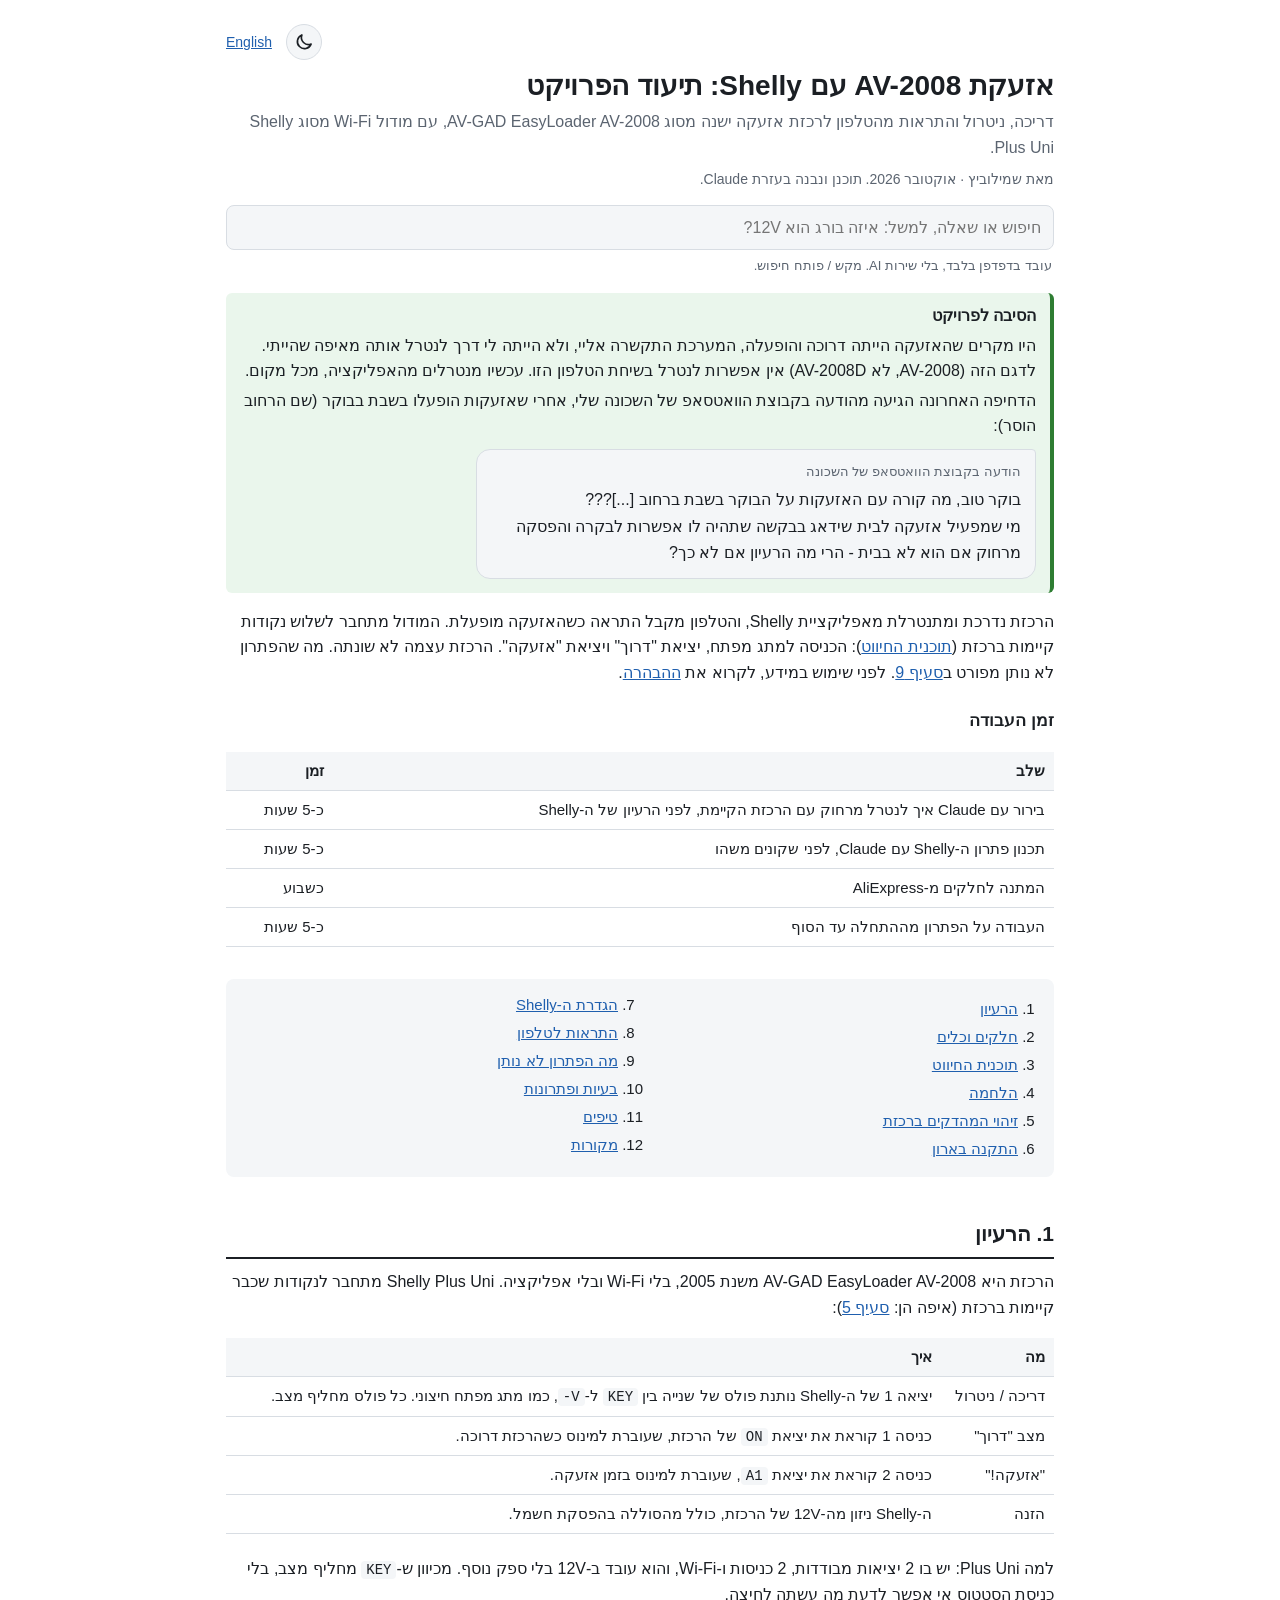
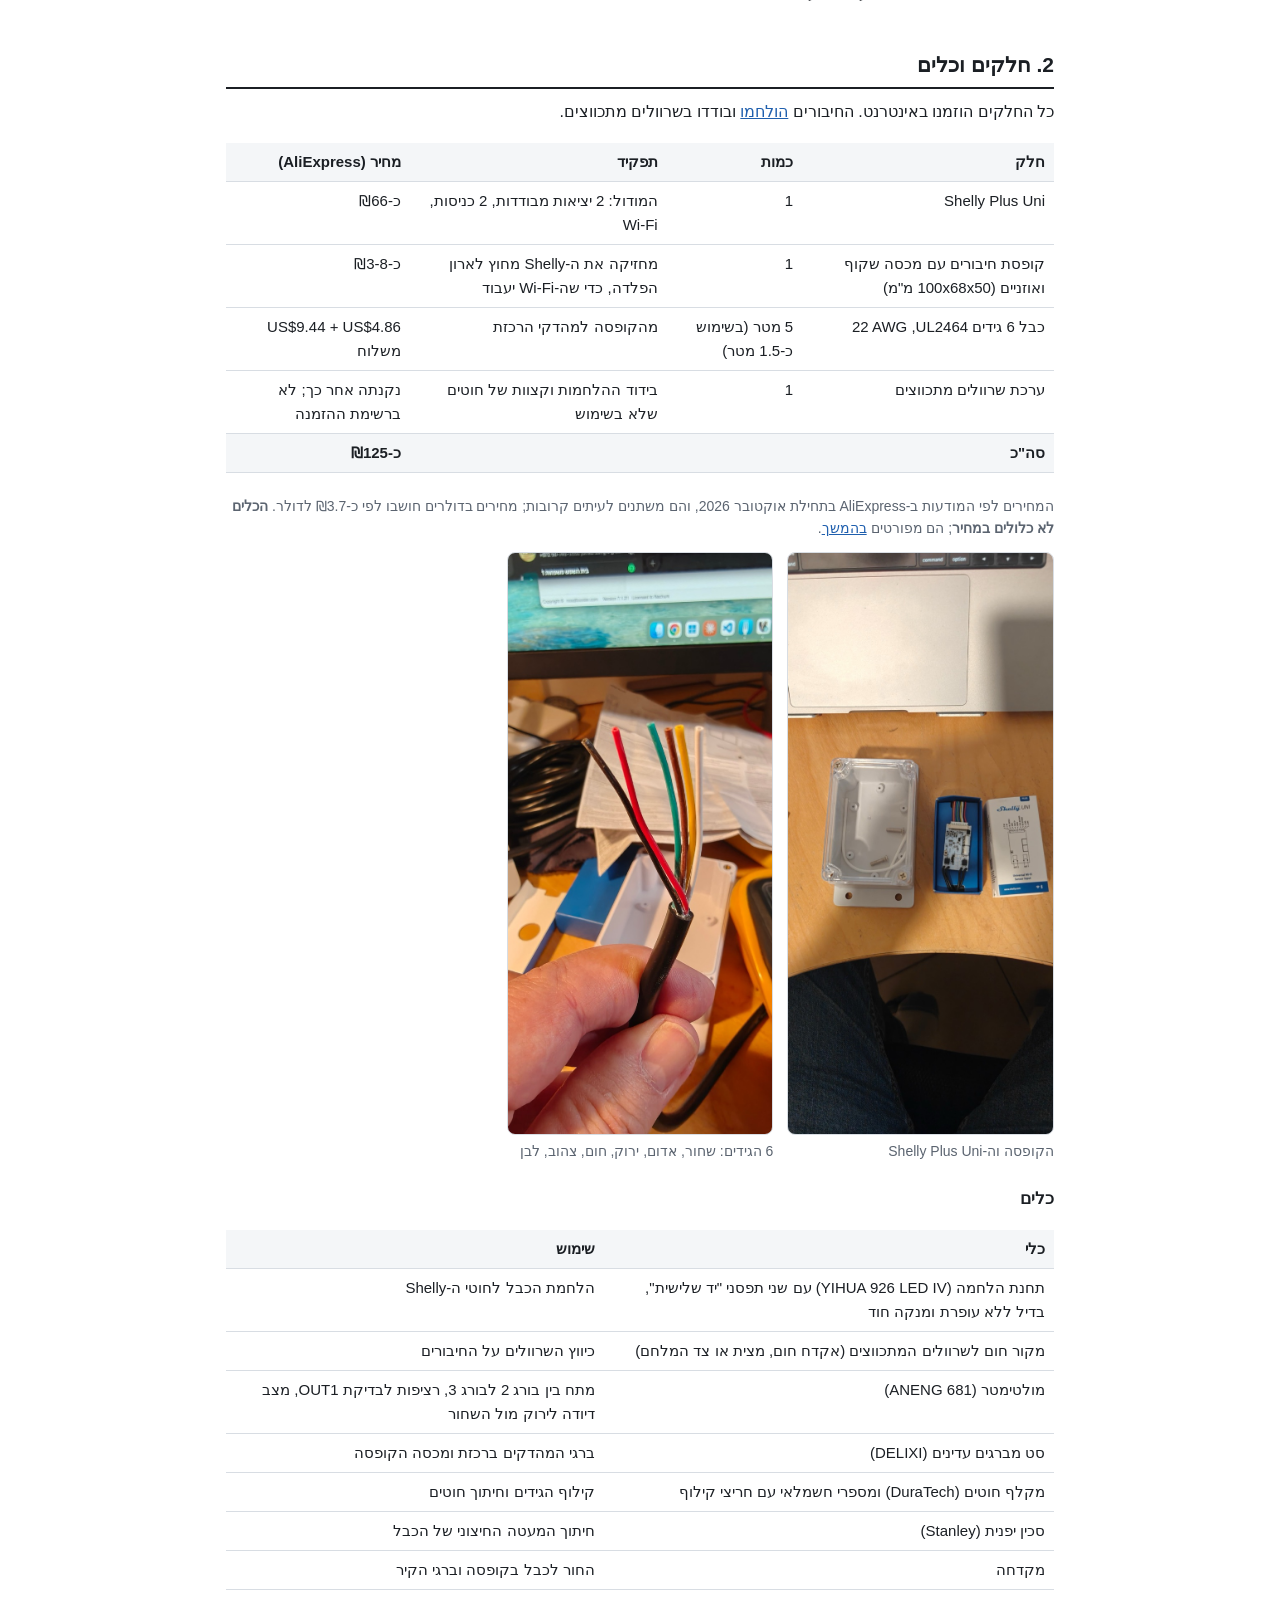
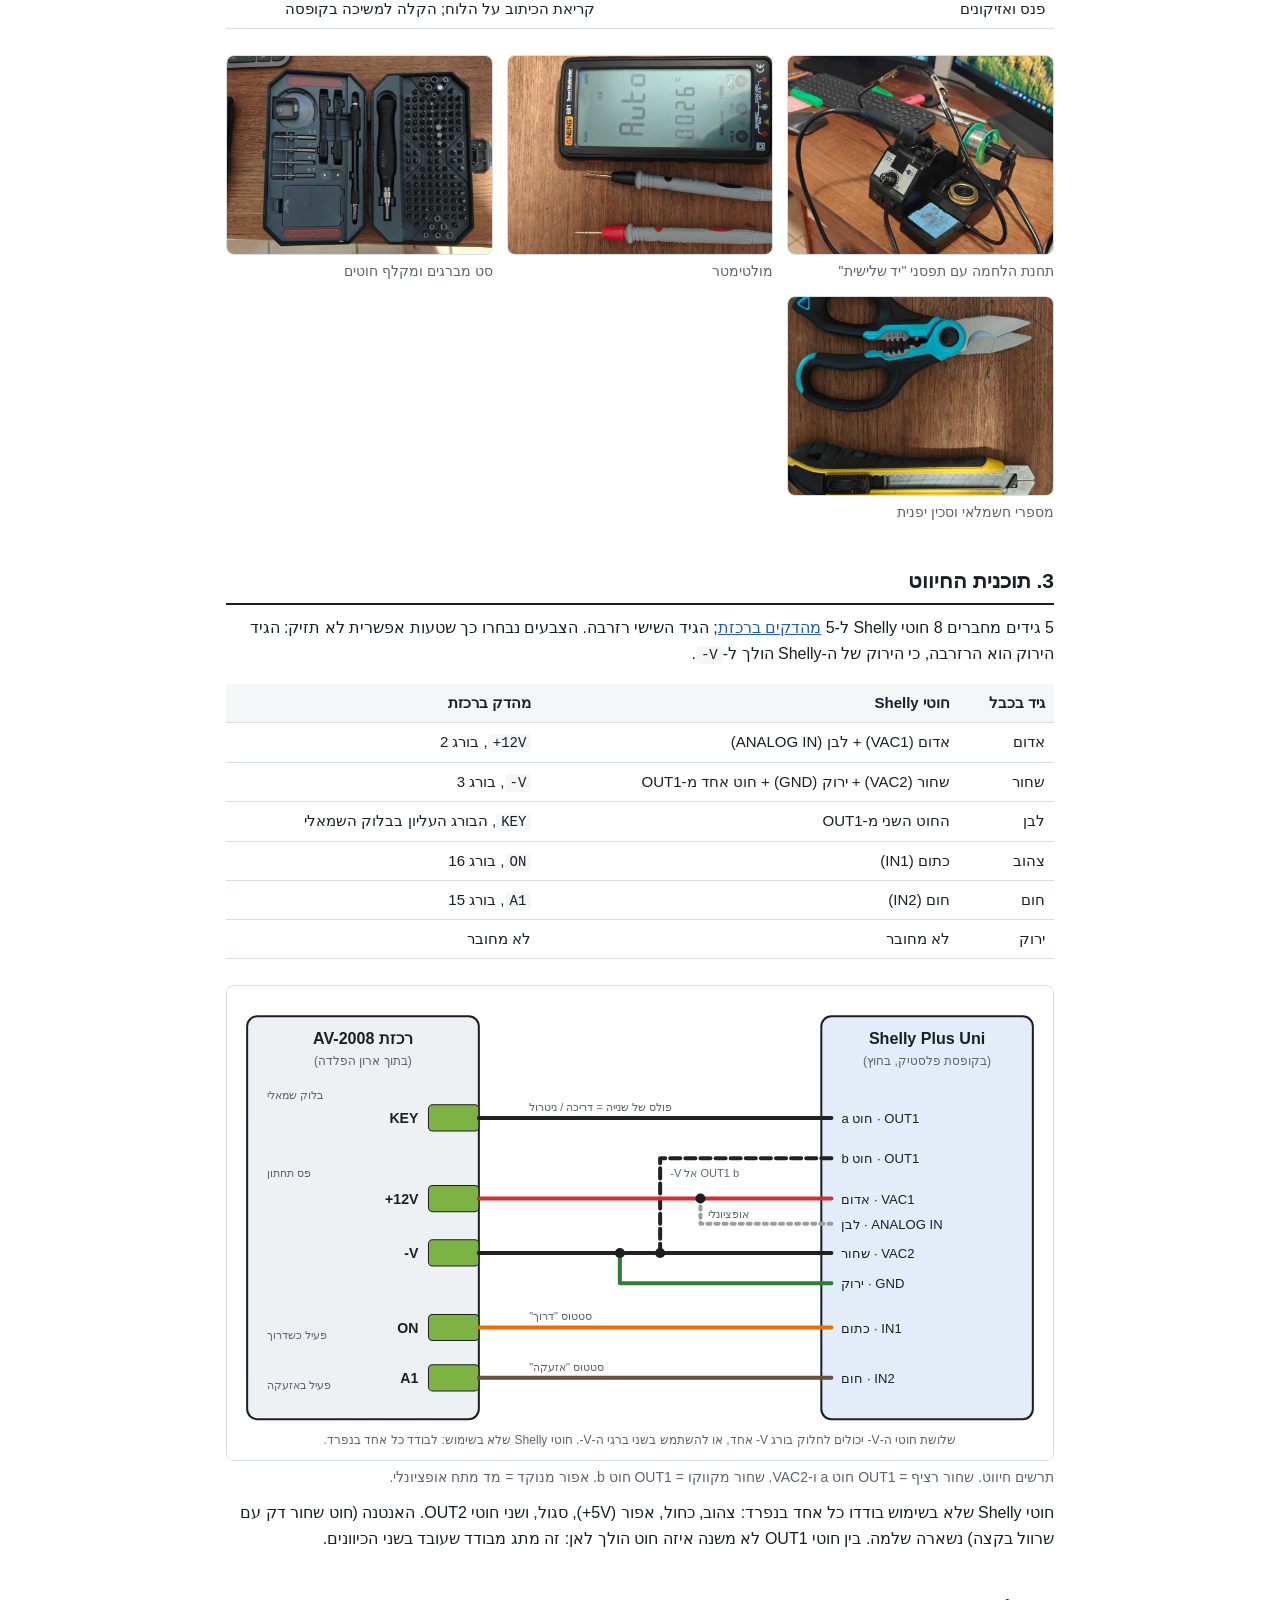
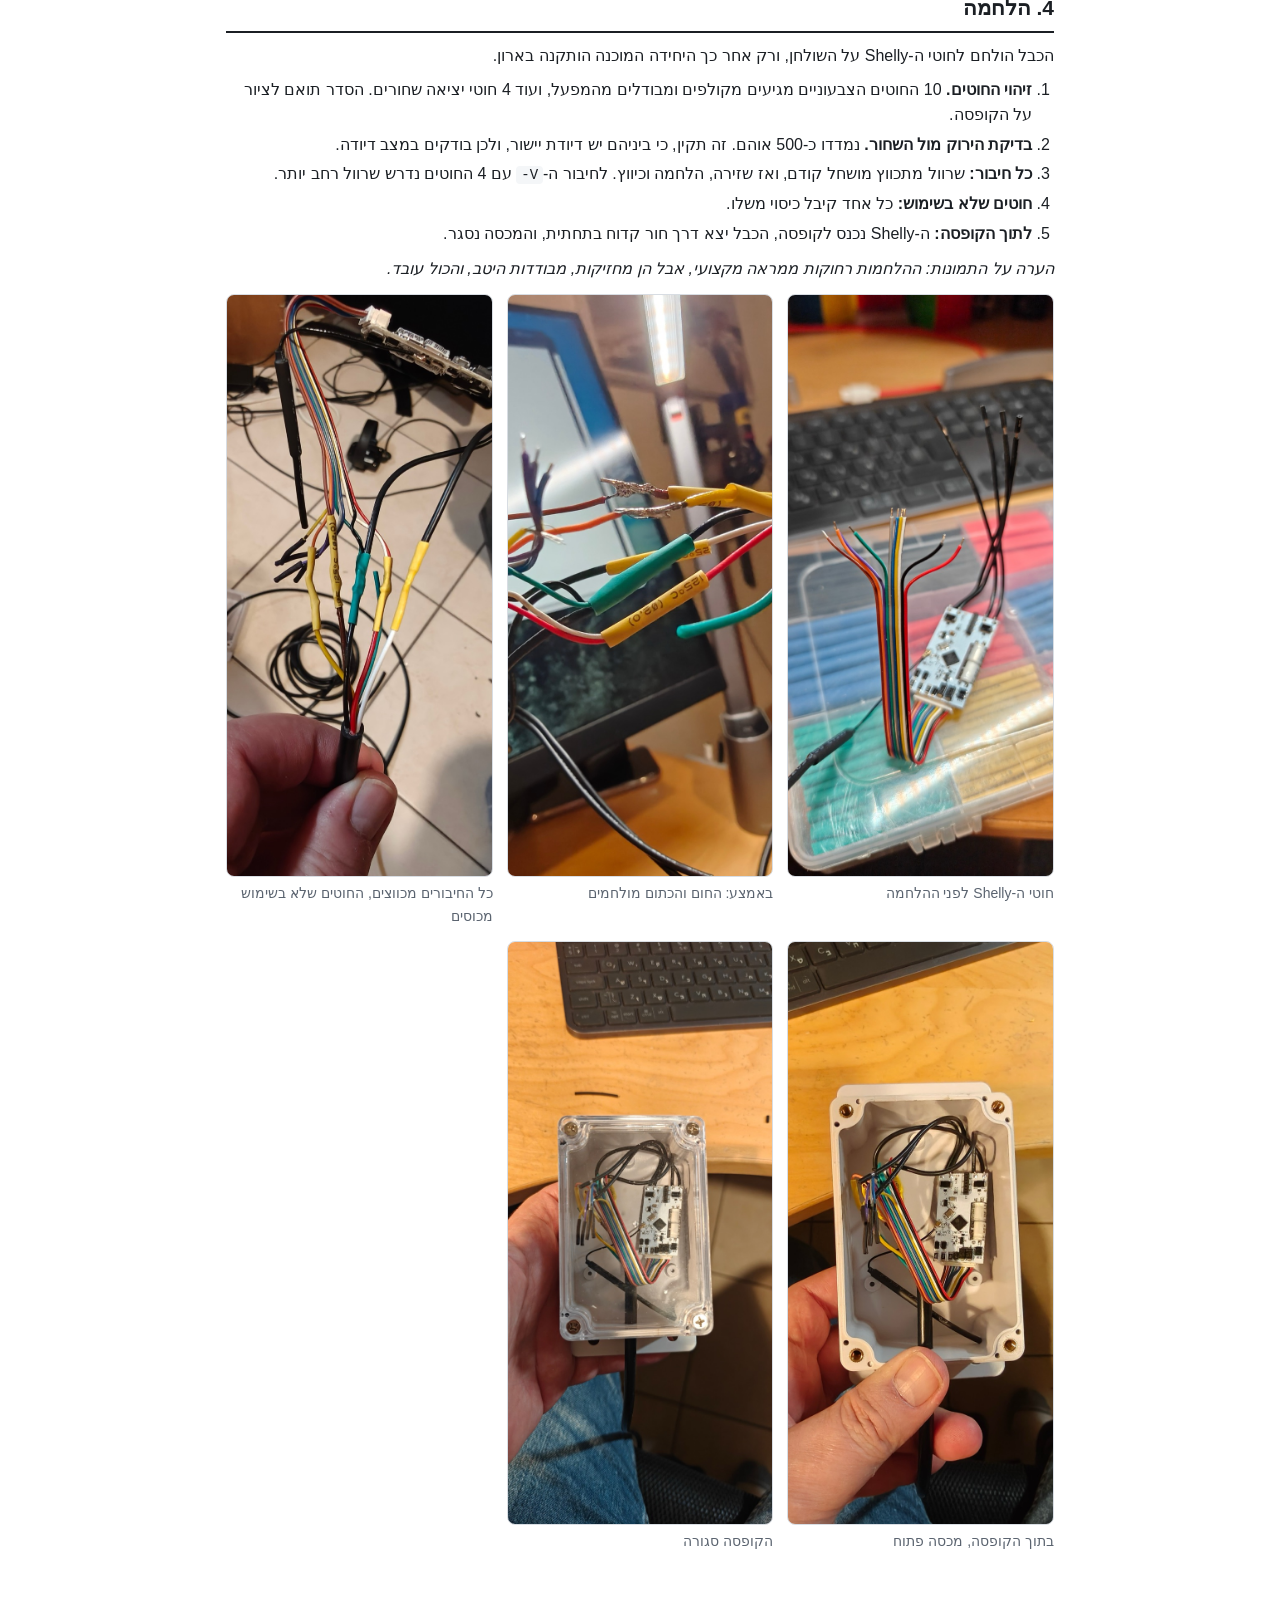
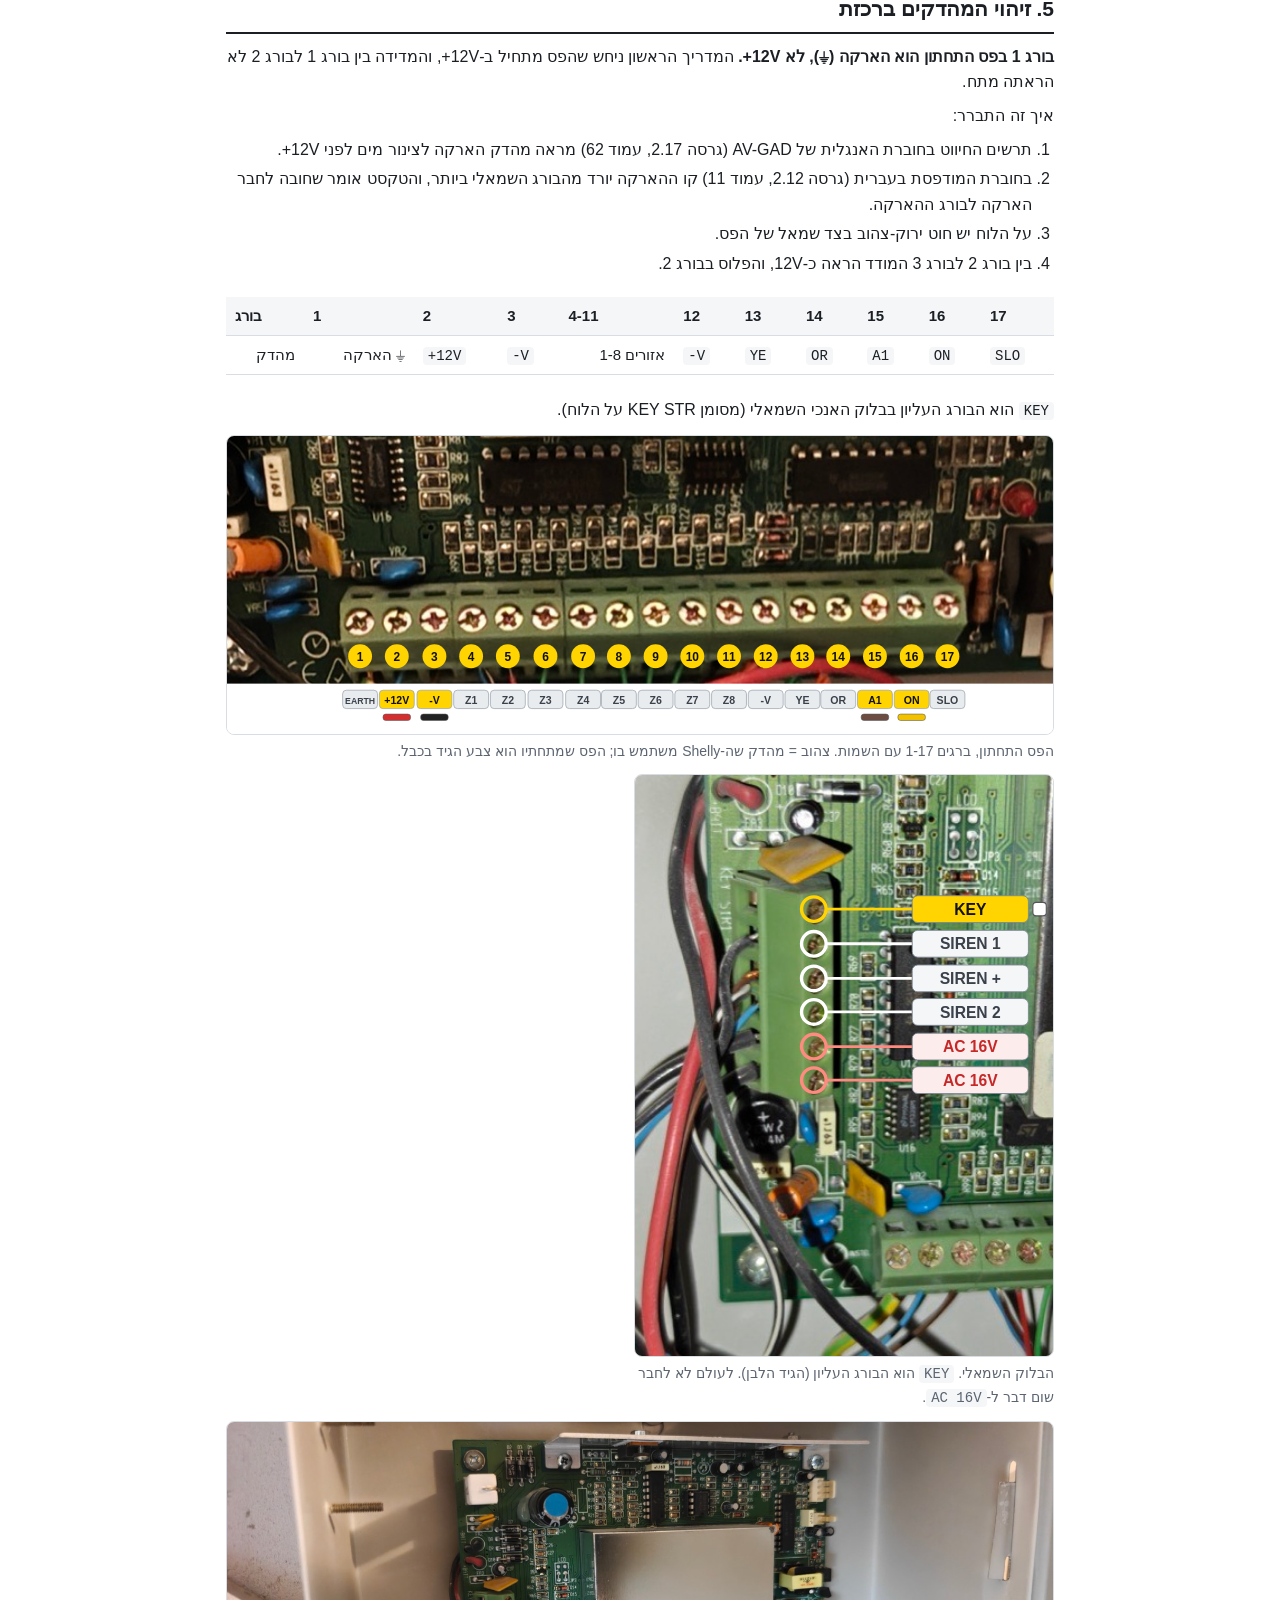
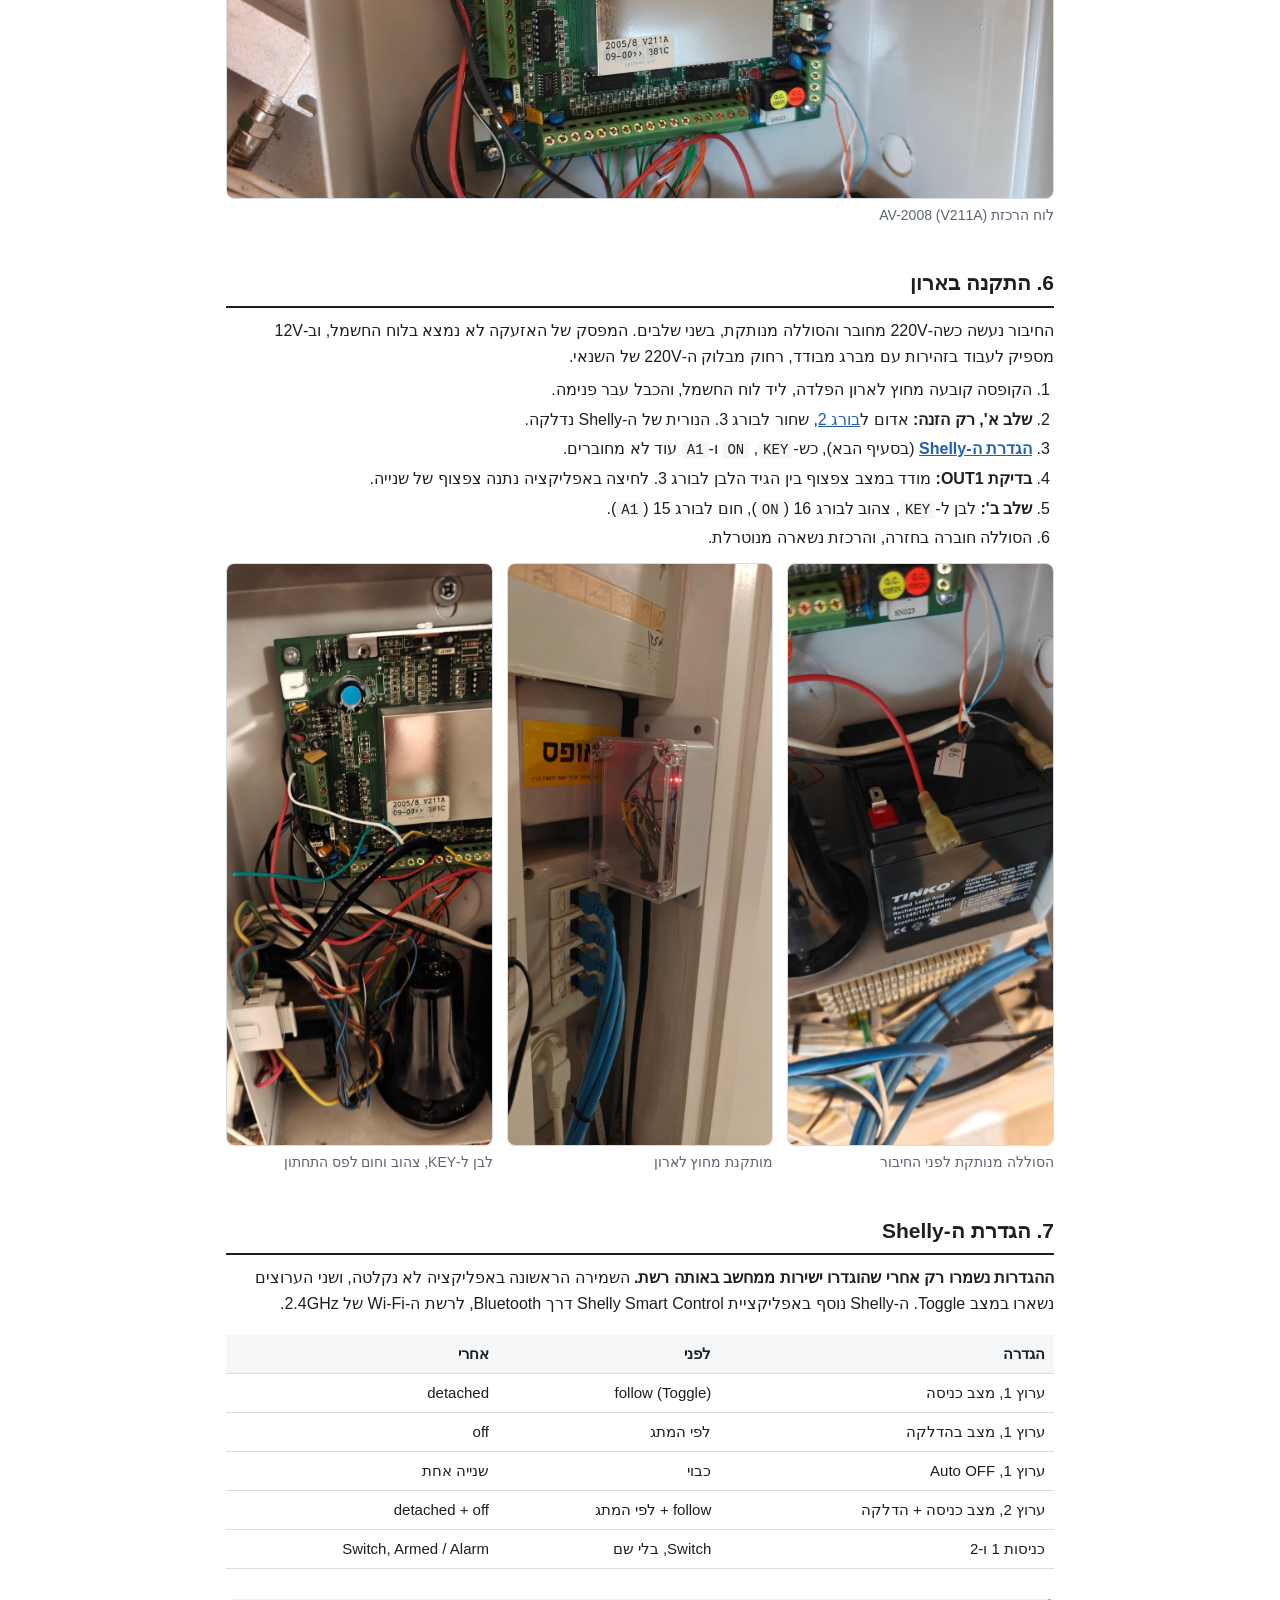
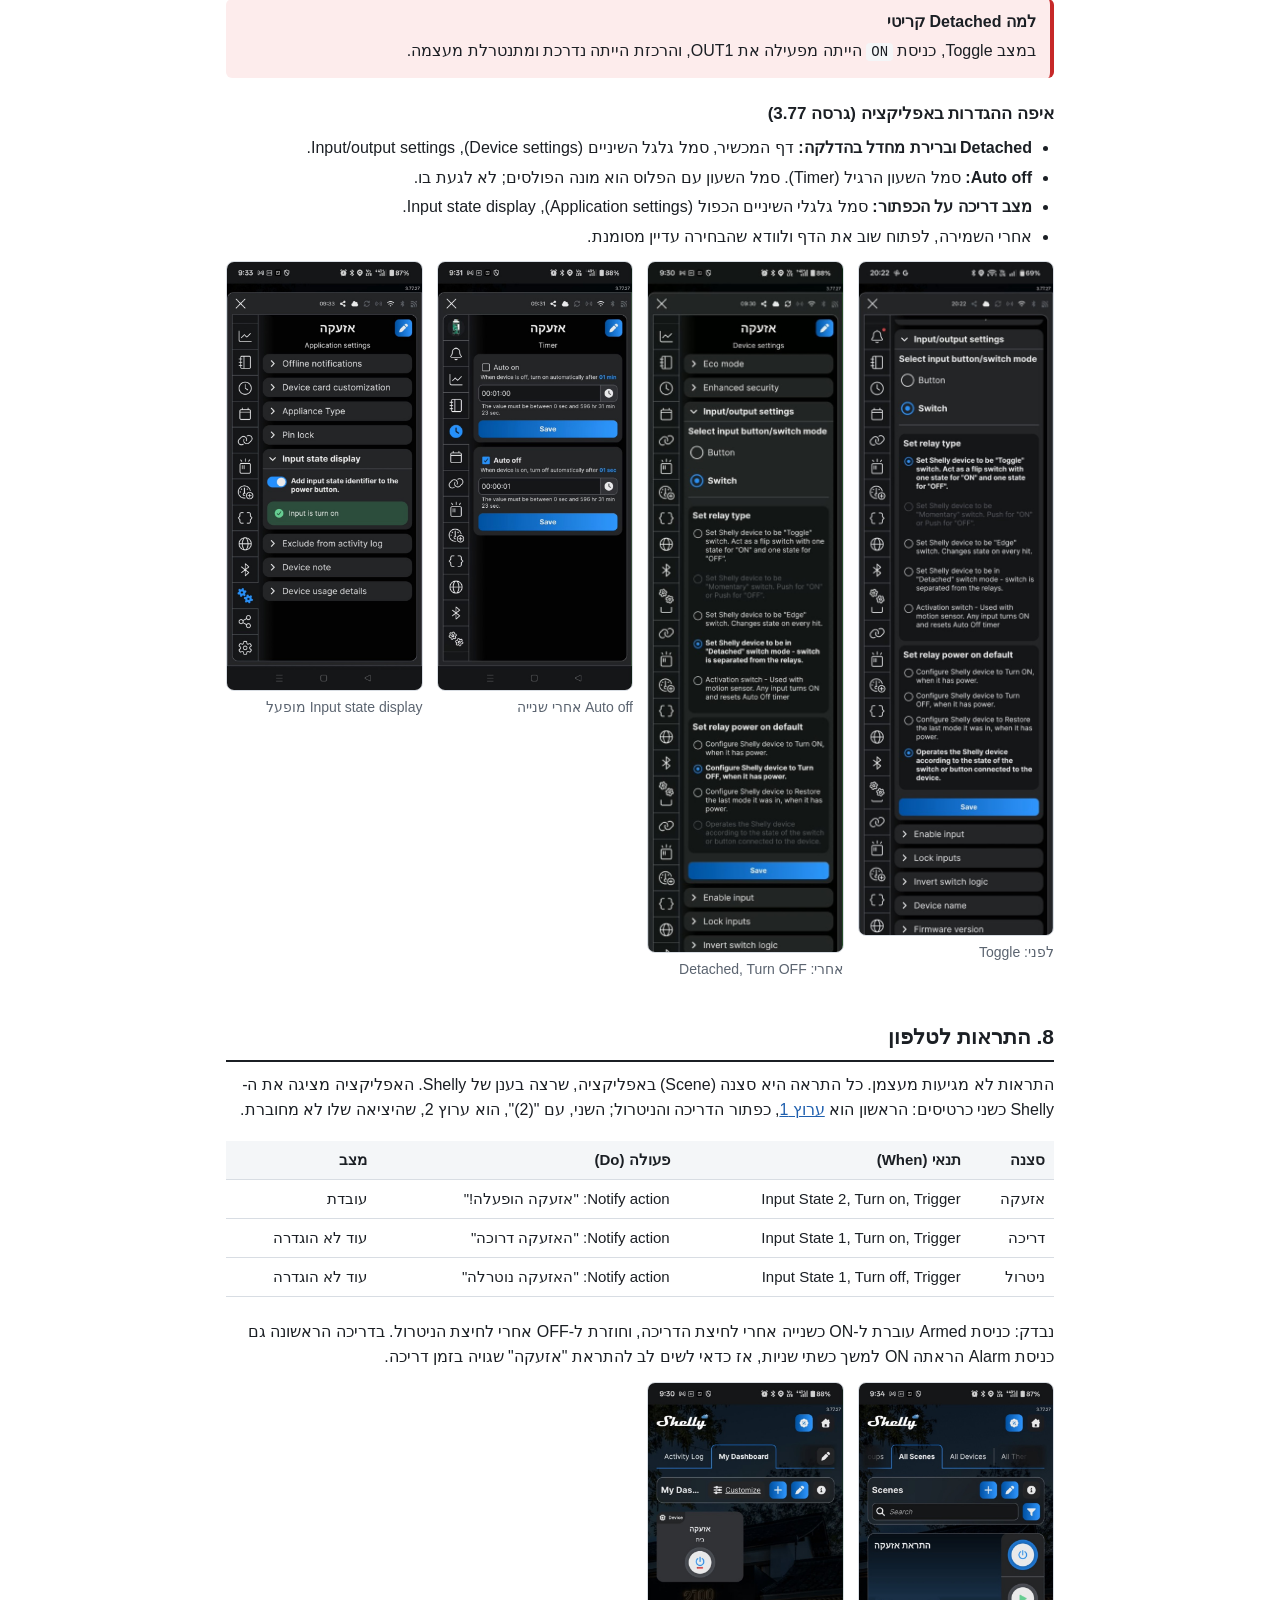
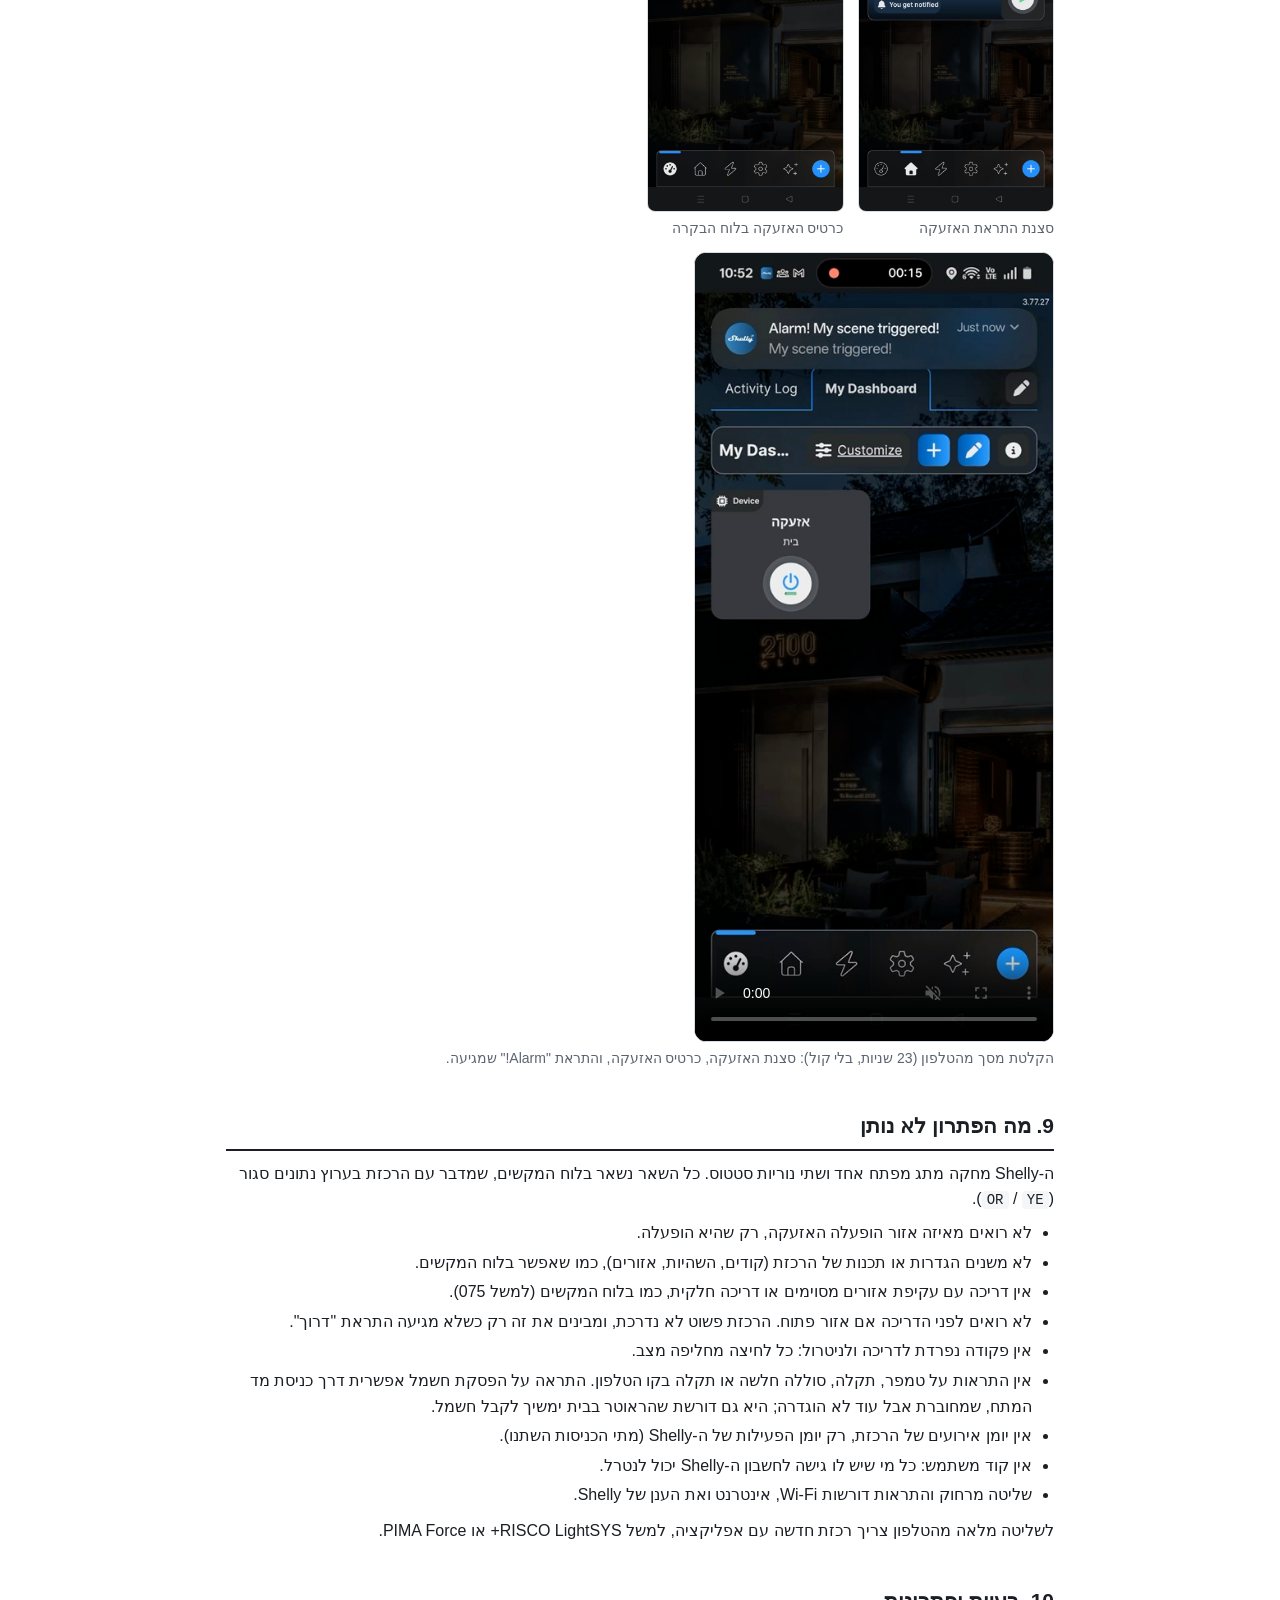
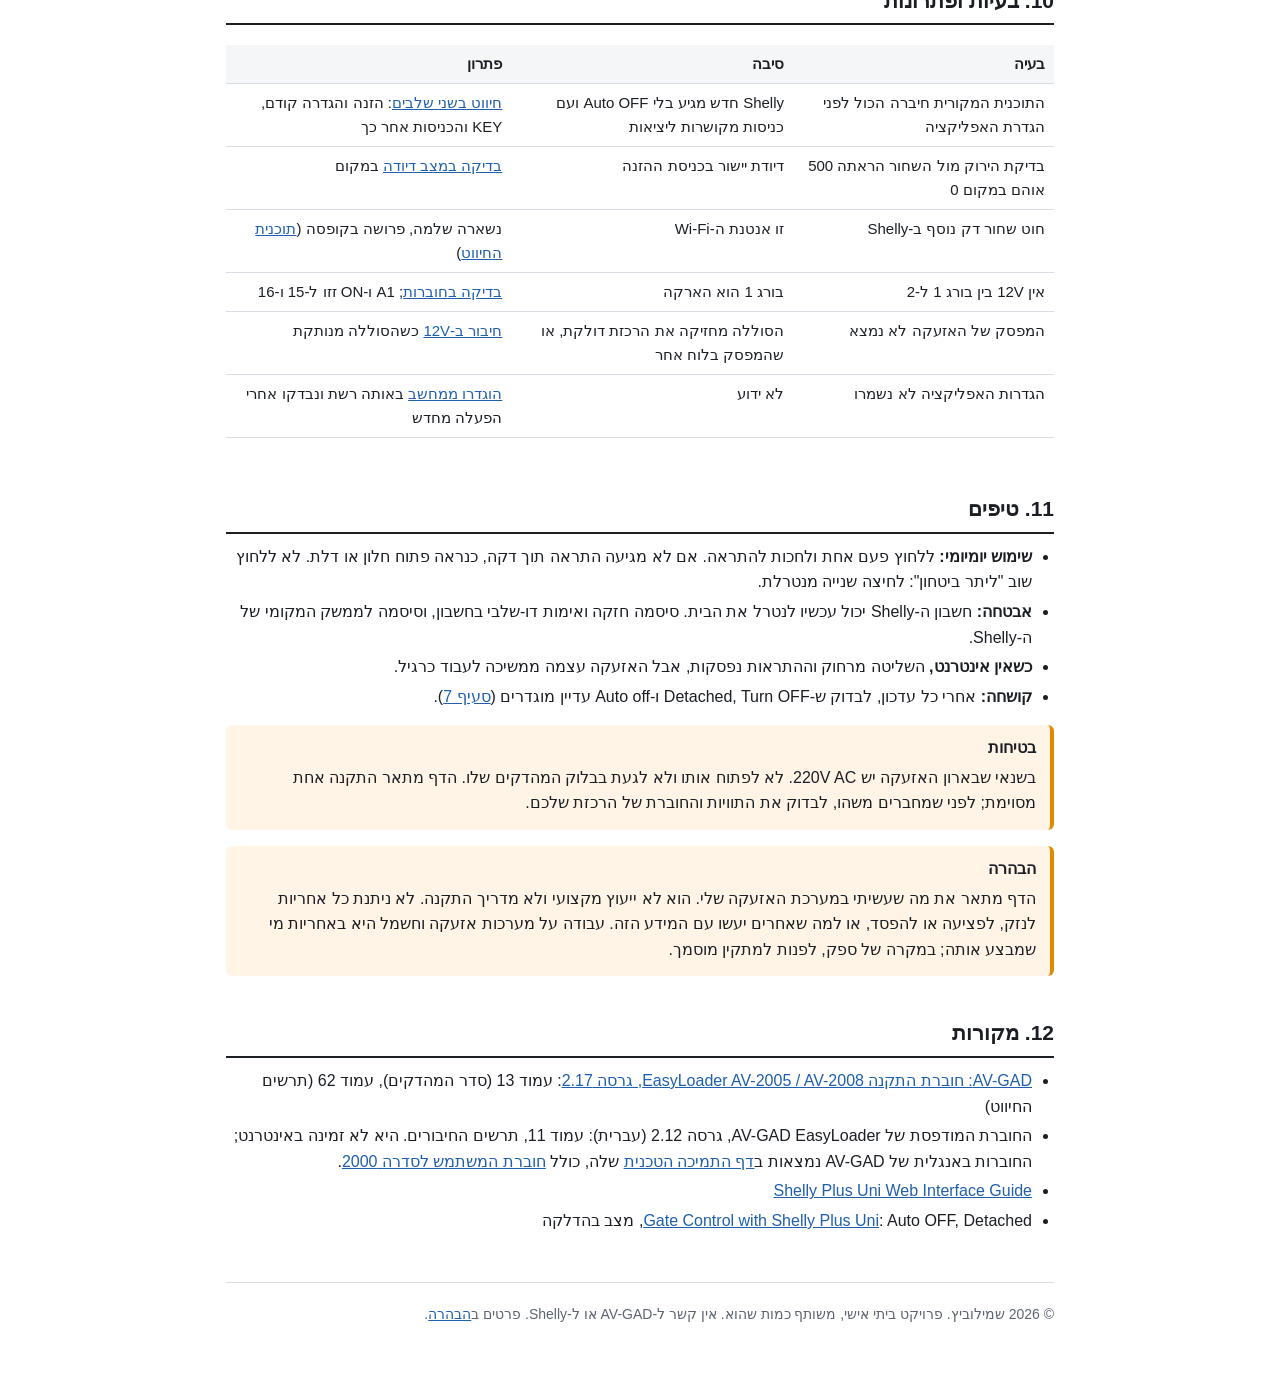
==== commit 2a1e00a7: "Say the voltmeter is wired but not set up yet Co-Authored-By: Claude Opus 5.5 <noreply@anthropic.com" ====
--- a/index.html
+++ b/index.html
@@ -282,7 +282,7 @@
   <li>אין דריכה עם עקיפת אזורים מסוימים או דריכה חלקית, כמו בלוח המקשים (למשל 075).</li>
   <li>לא רואים לפני הדריכה אם אזור פתוח. הרכזת פשוט לא נדרכת, ומבינים את זה רק כשלא מגיעה התראת "דרוך".</li>
   <li>אין פקודה נפרדת לדריכה ולניטרול: כל לחיצה מחליפה מצב.</li>
-  <li>אין התראות על טמפר, תקלה, סוללה חלשה או תקלה בקו הטלפון. על הפסקת חשמל אפשר לקבל התראה רק דרך מד המתח האופציונלי.</li>
+  <li>אין התראות על טמפר, תקלה, סוללה חלשה או תקלה בקו הטלפון. התראה על הפסקת חשמל אפשרית דרך כניסת מד המתח, שמחוברת אבל עוד לא הוגדרה; היא גם דורשת שהראוטר בבית ימשיך לקבל חשמל.</li>
   <li>אין יומן אירועים של הרכזת, רק יומן הפעילות של ה-Shelly (מתי הכניסות השתנו).</li>
   <li>אין קוד משתמש: כל מי שיש לו גישה לחשבון ה-Shelly יכול לנטרל.</li>
   <li>שליטה מרחוק והתראות דורשות Wi-Fi, אינטרנט ואת הענן של Shelly.</li>
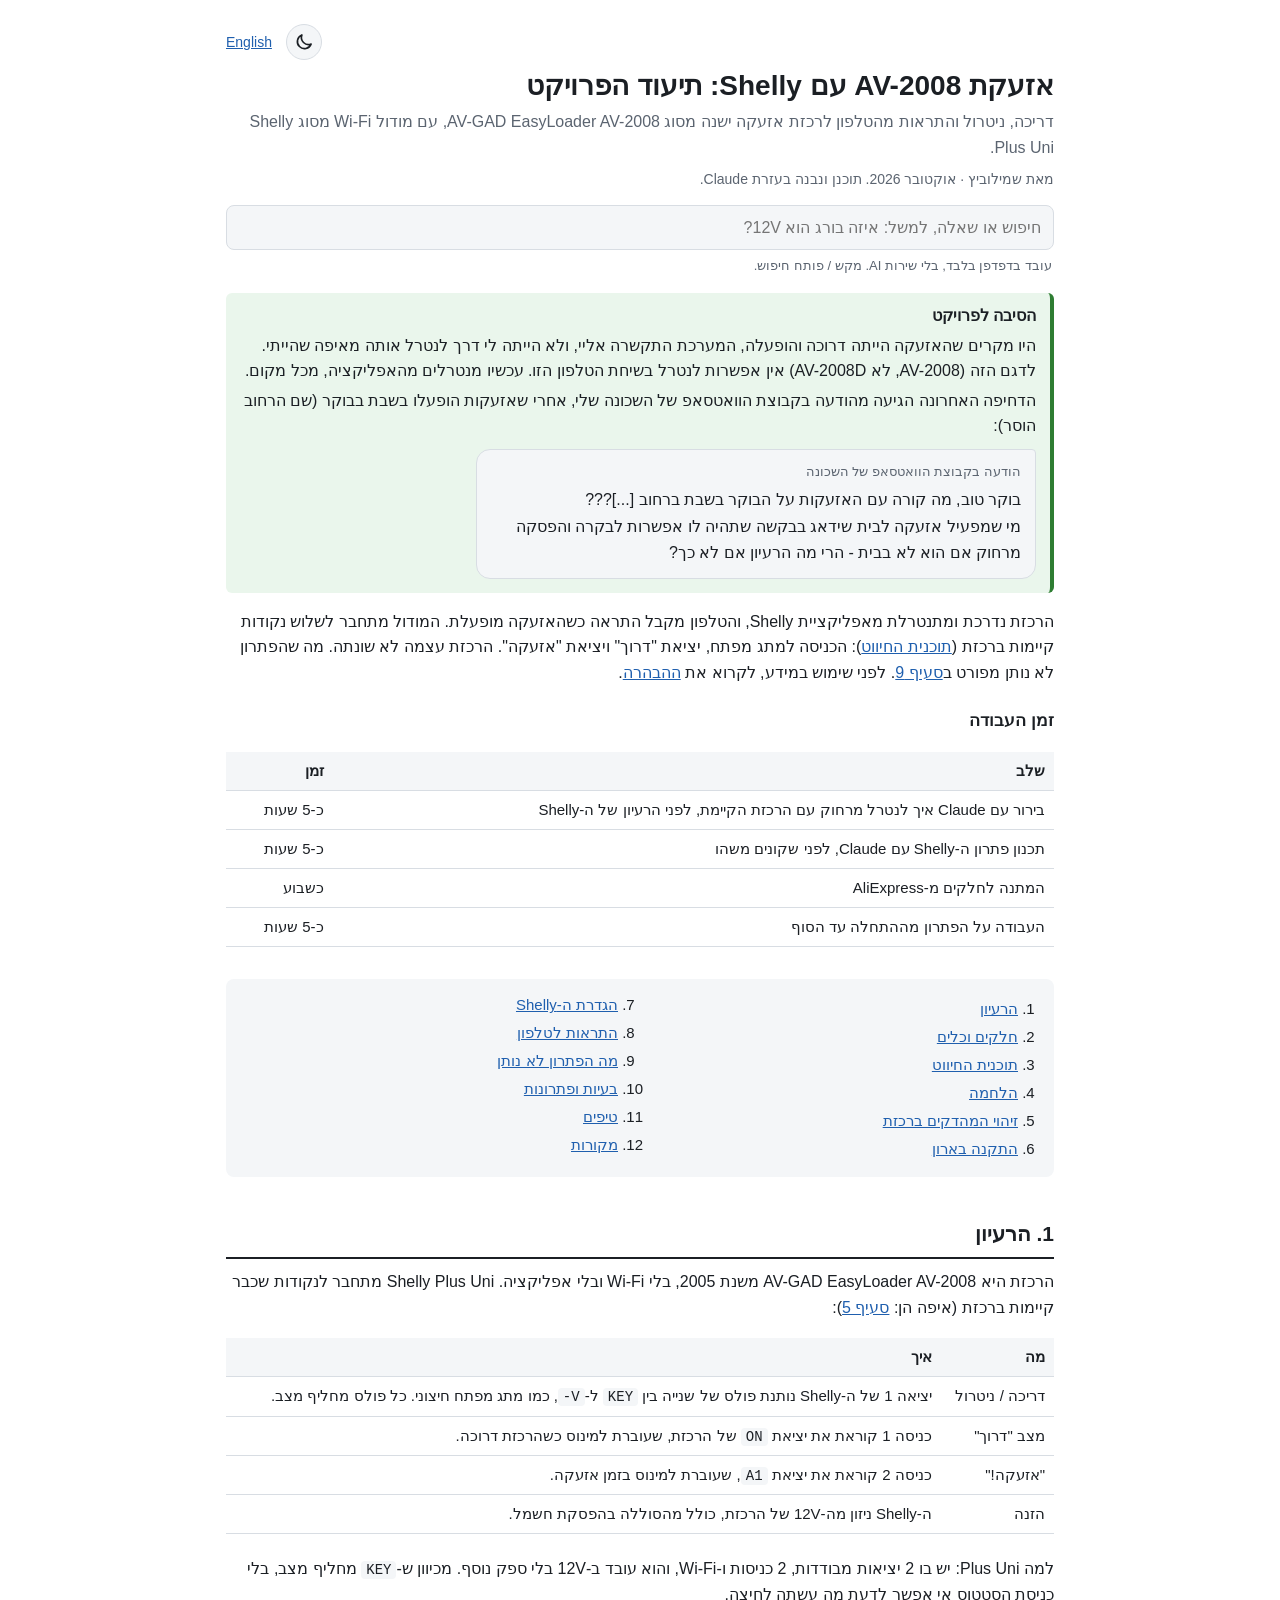
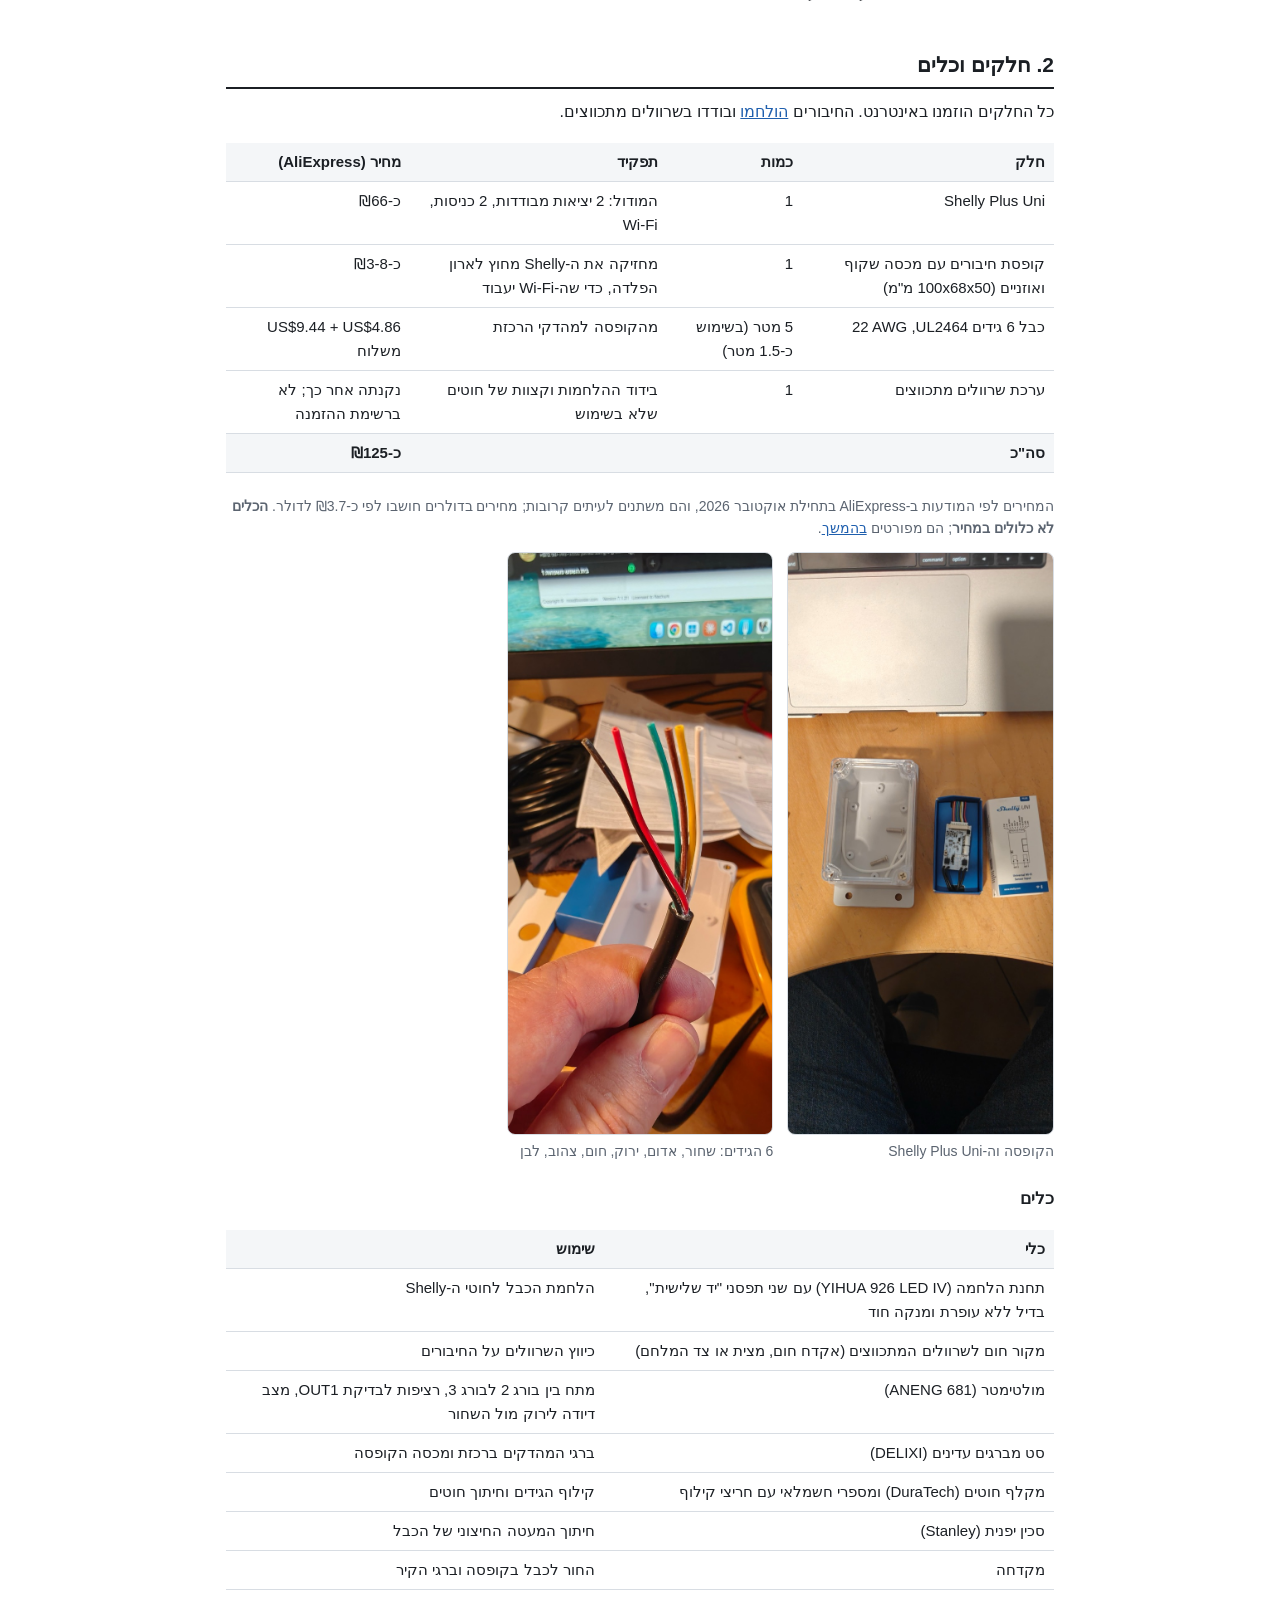
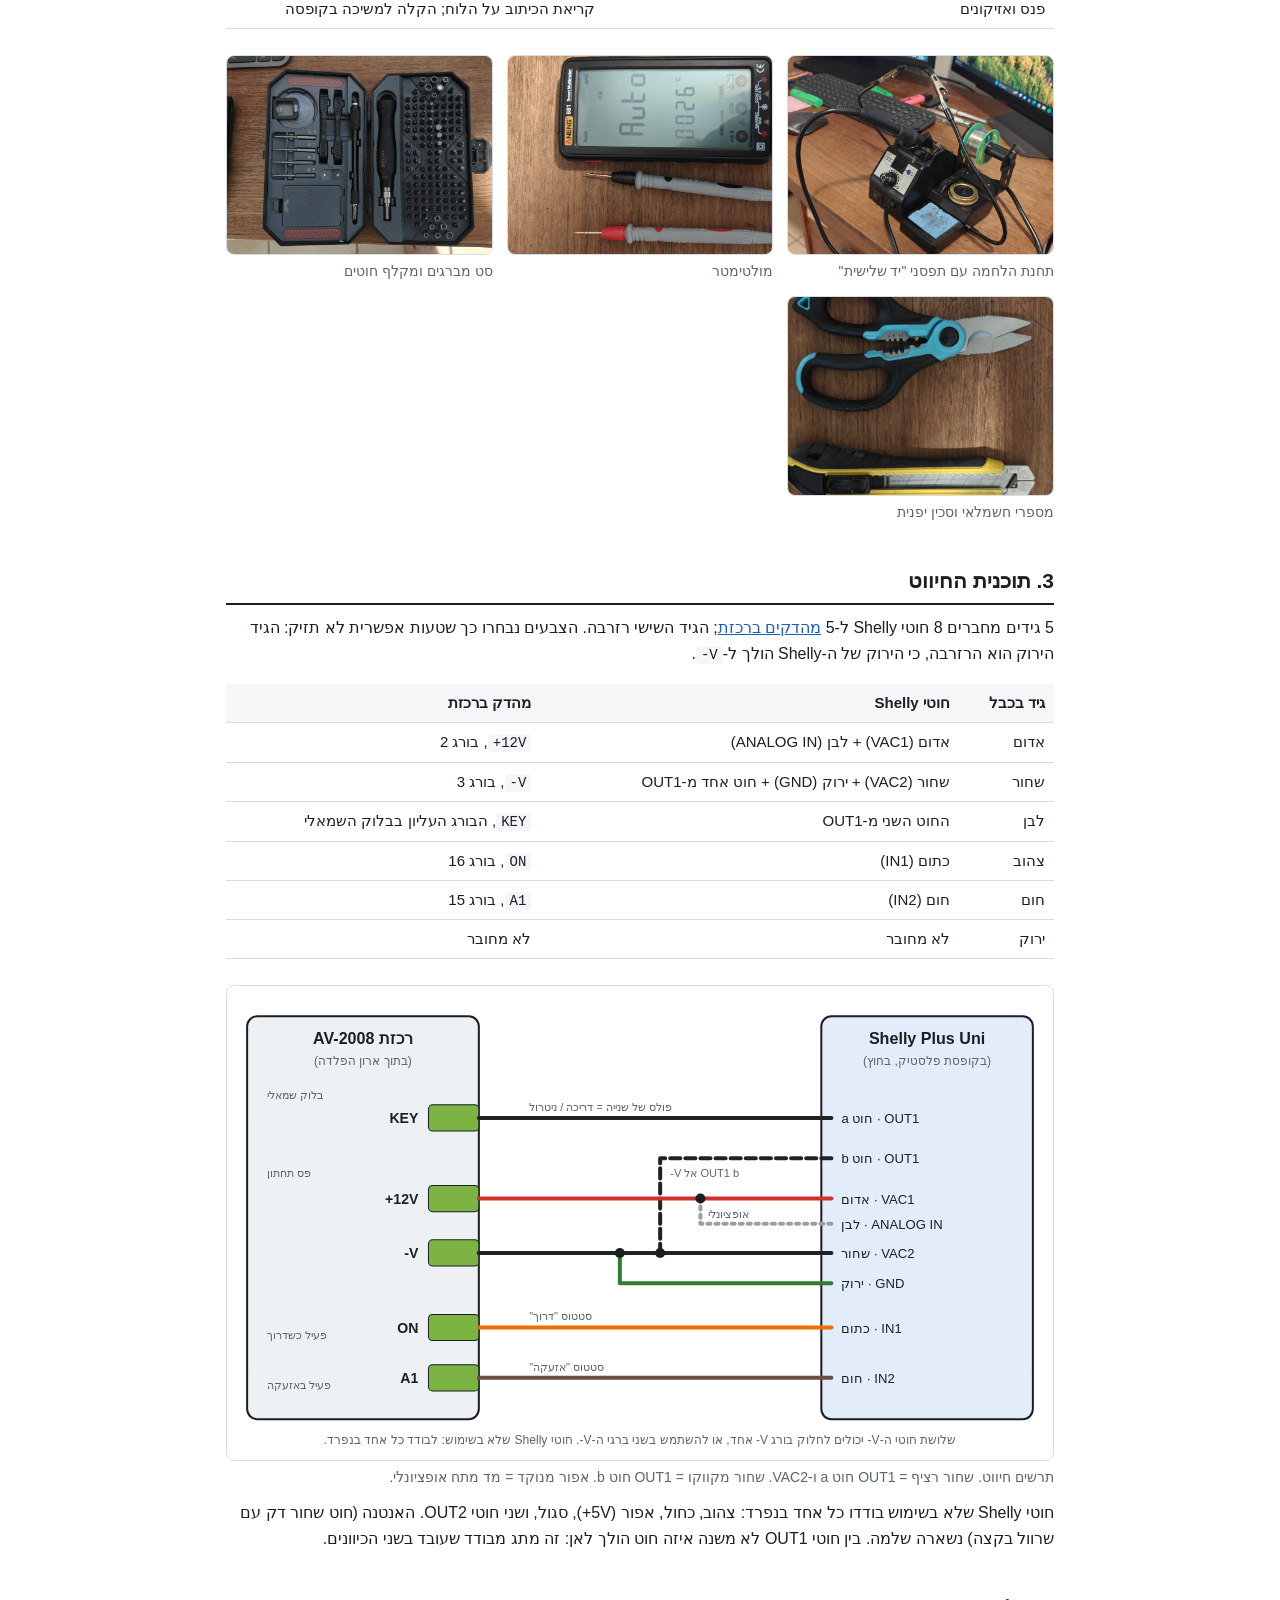
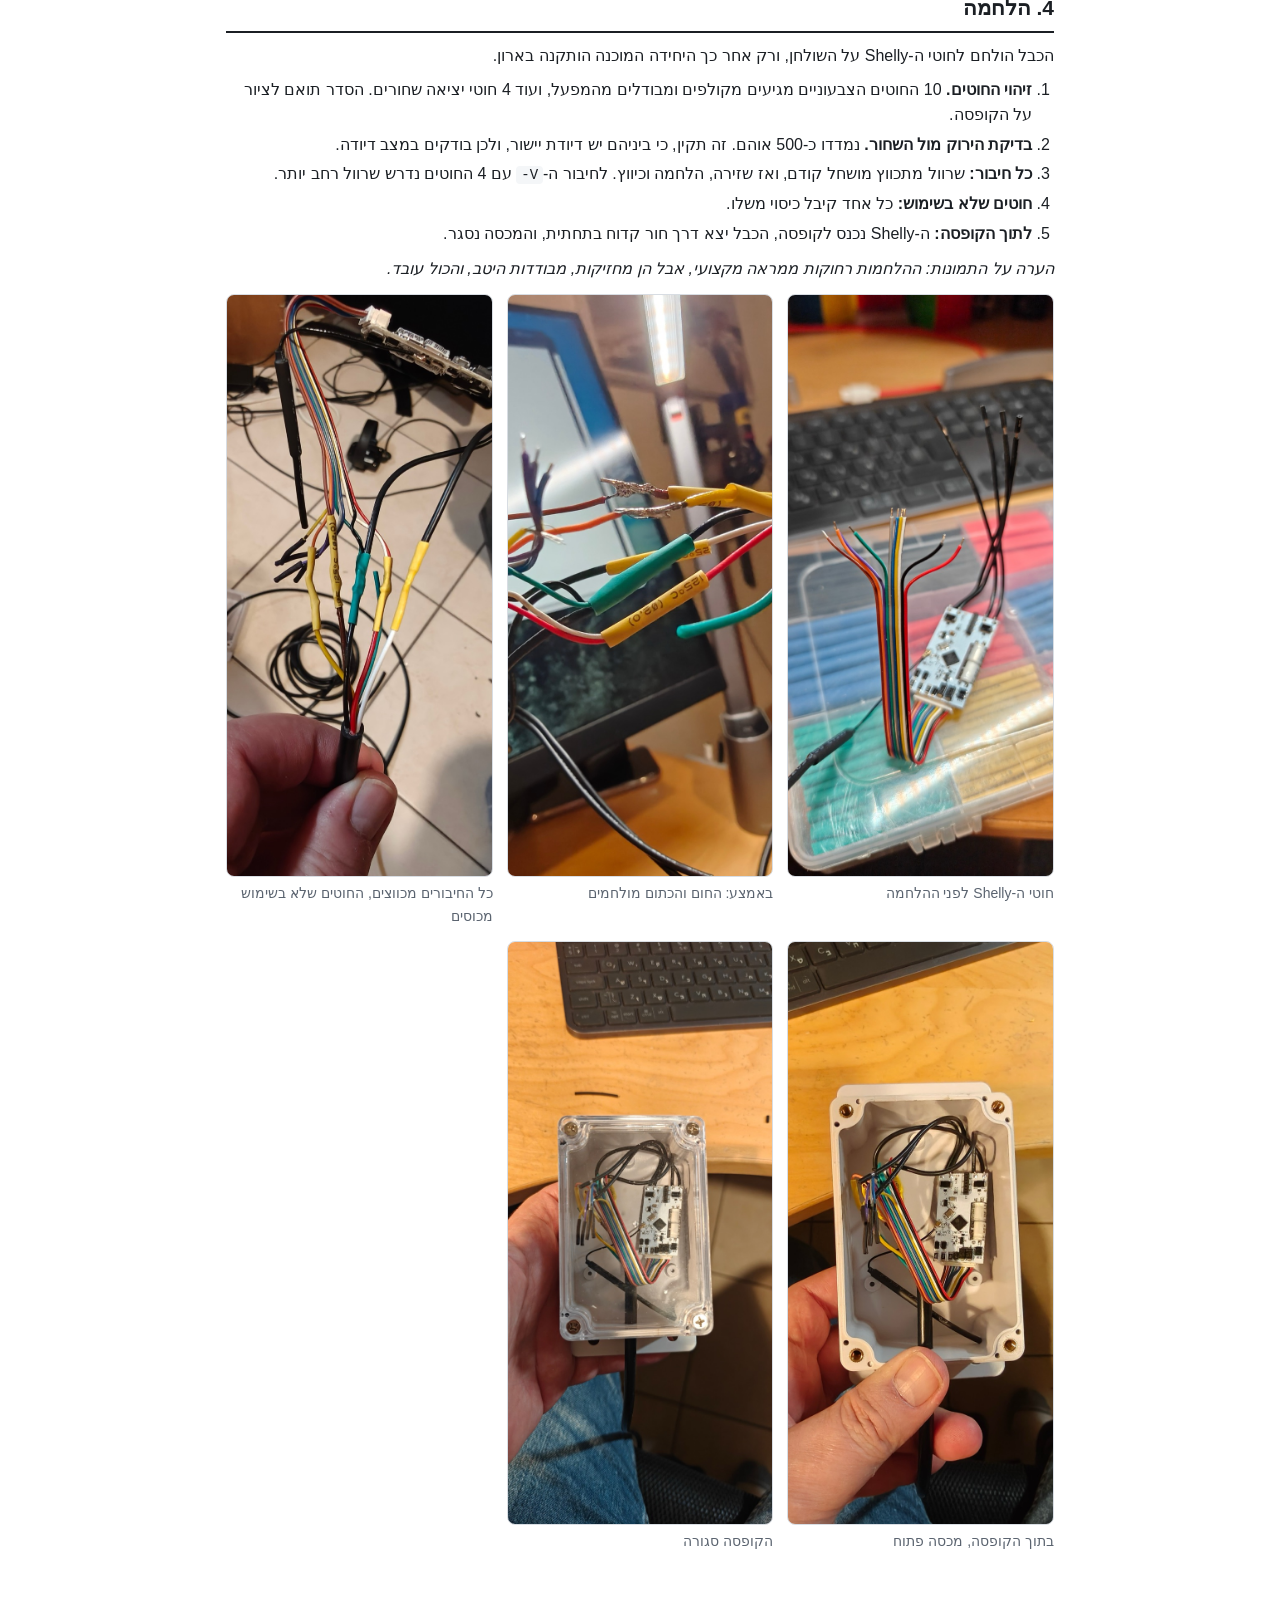
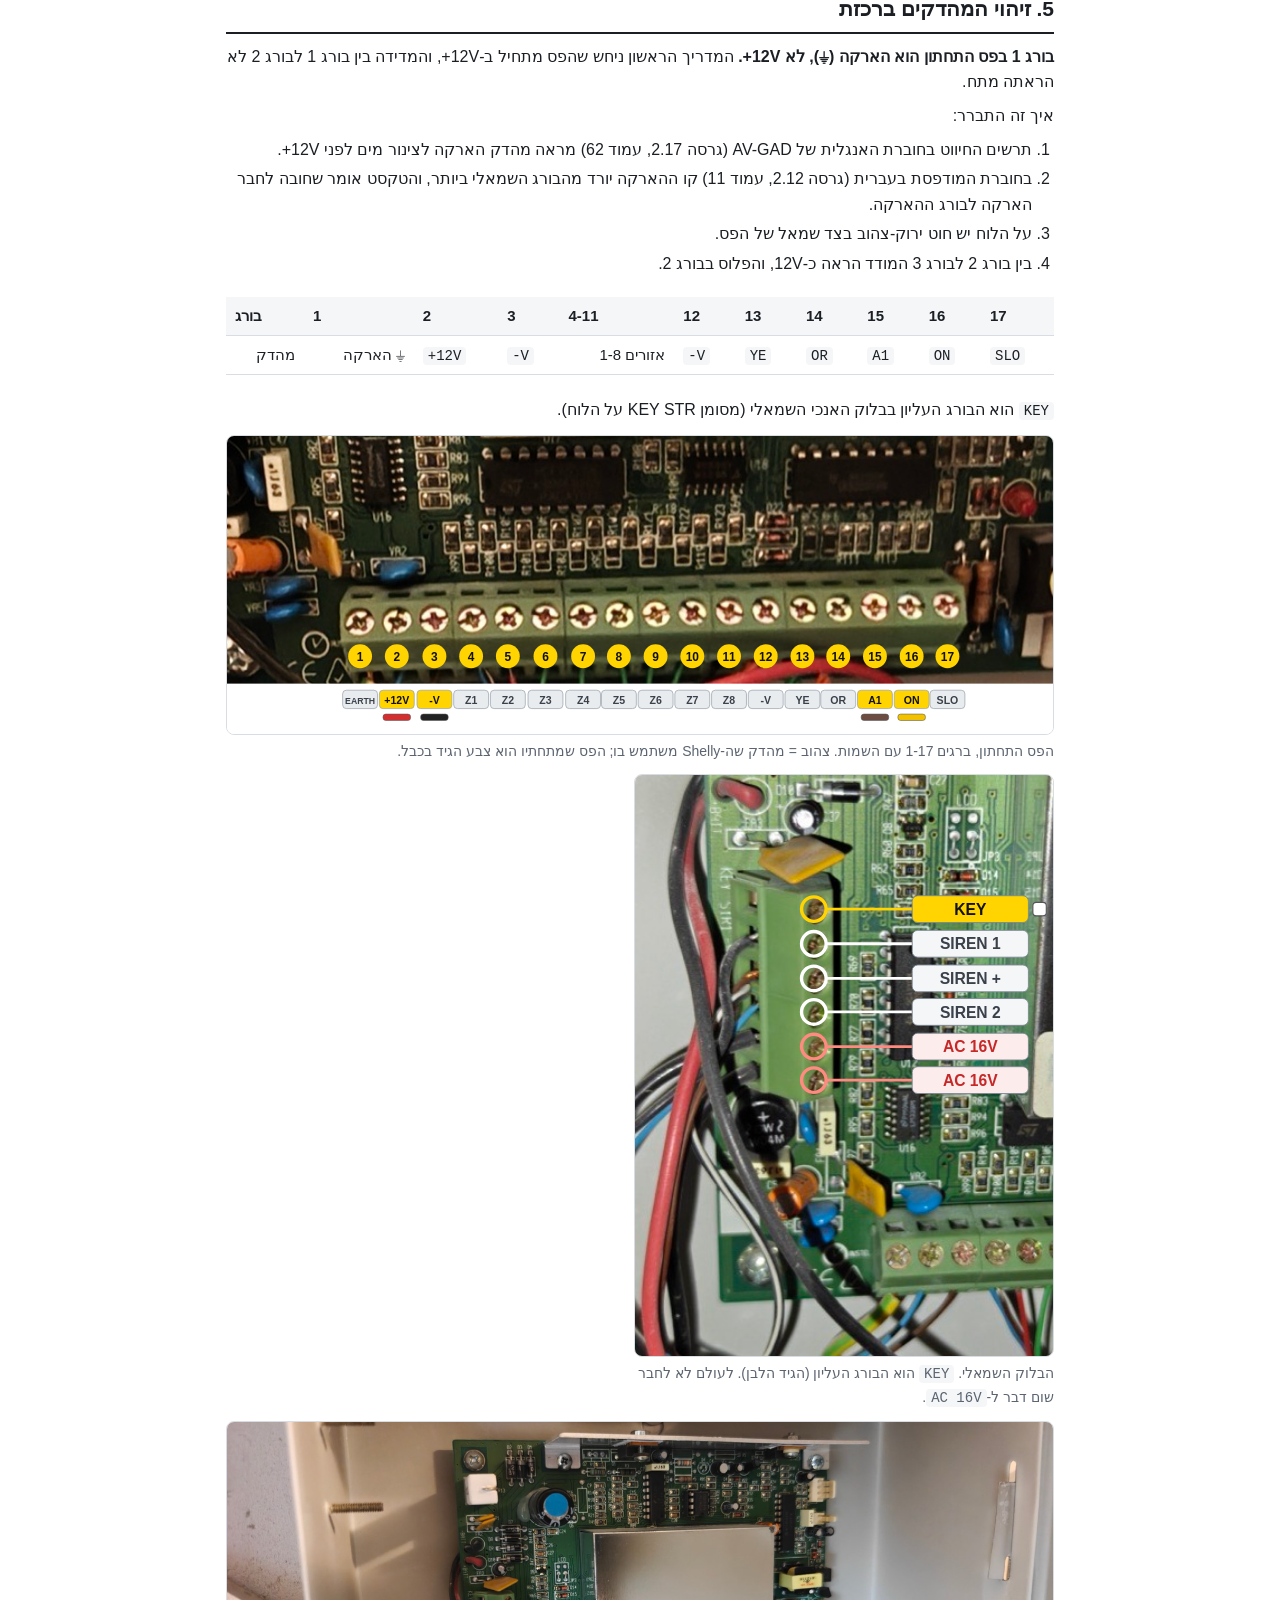
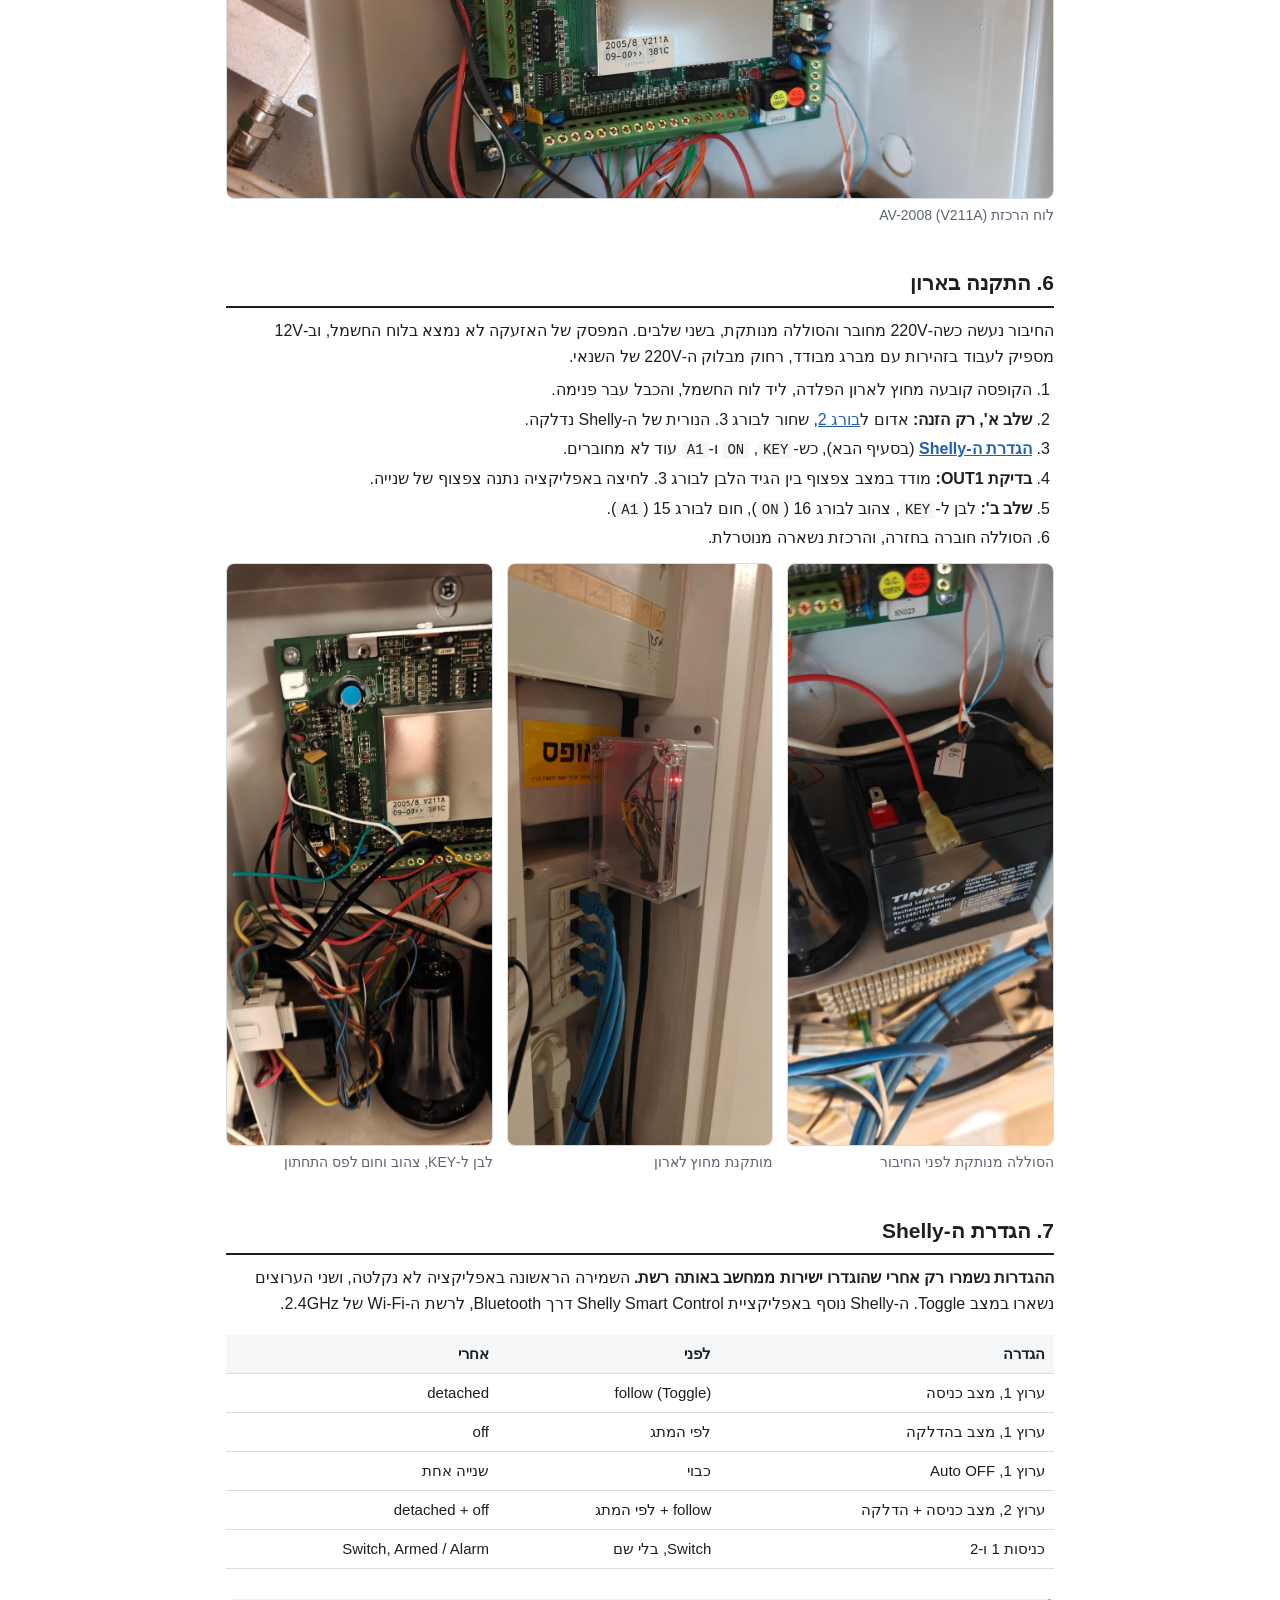
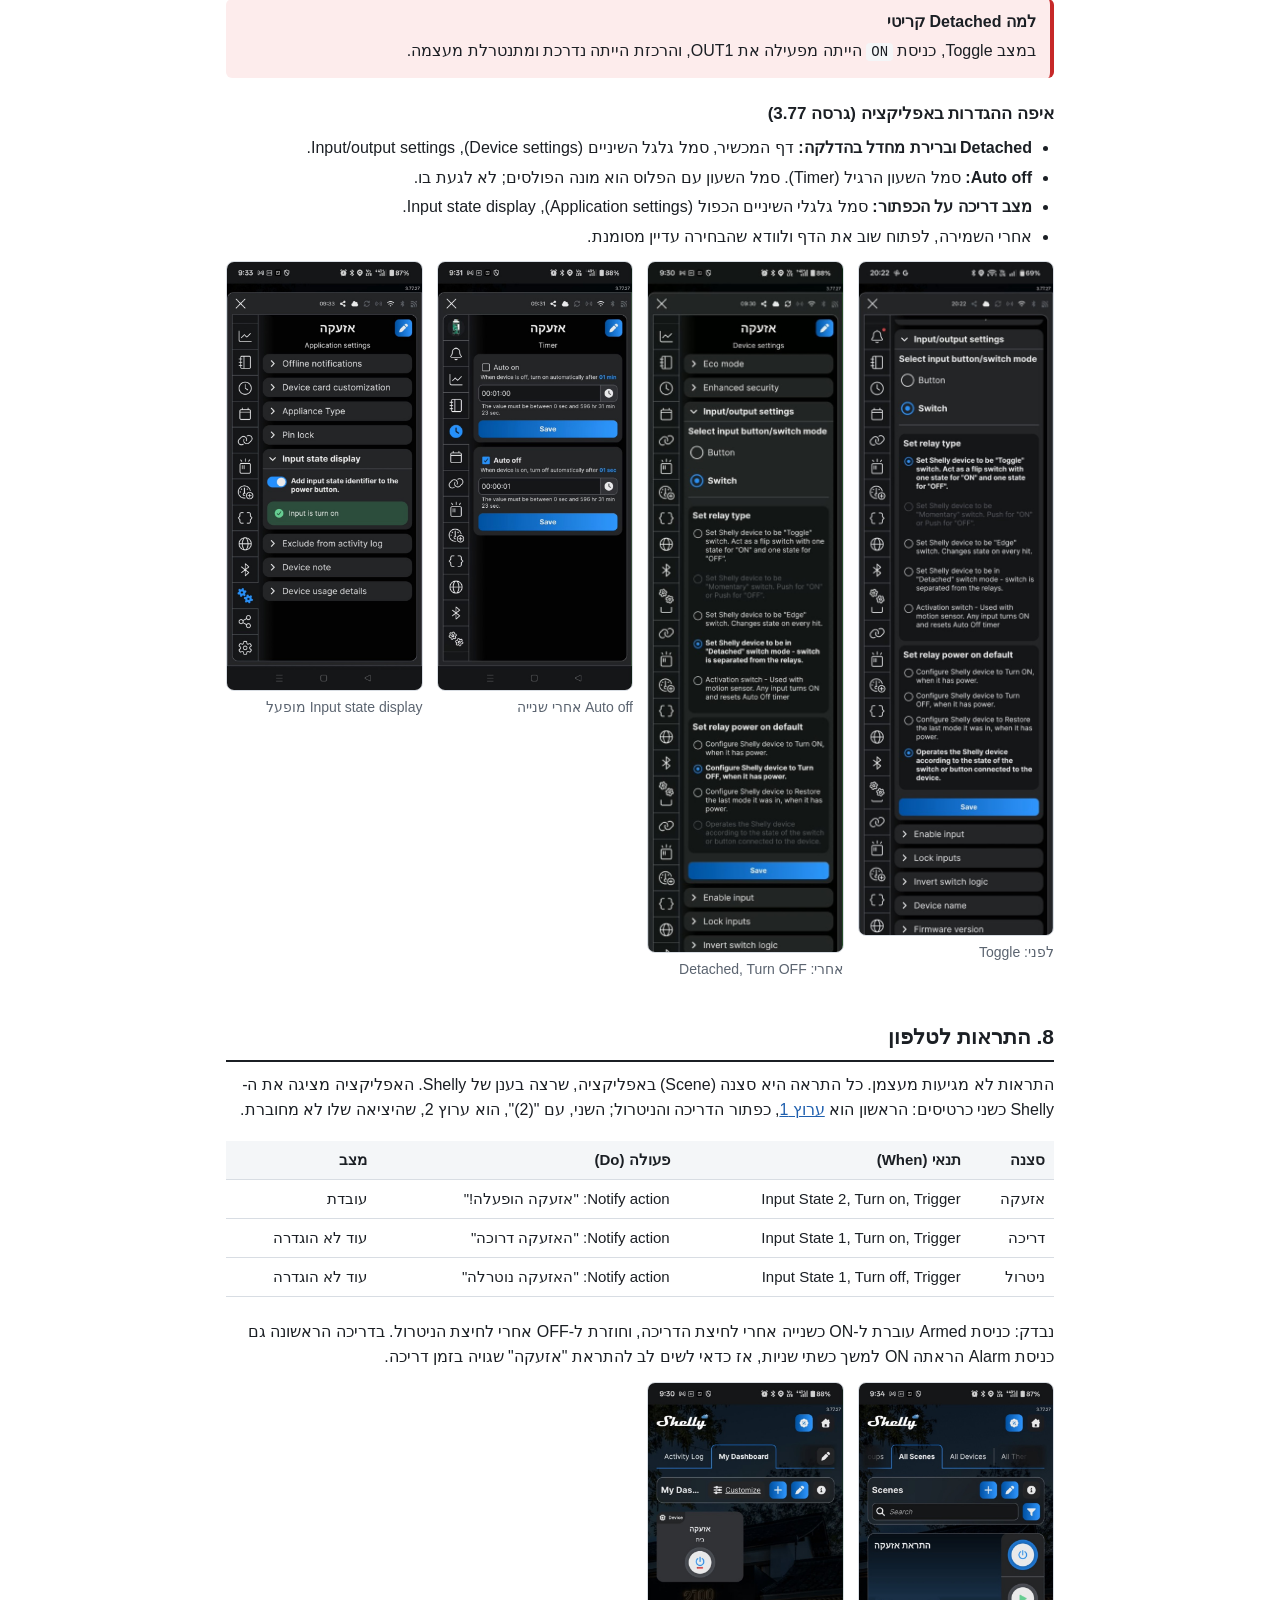
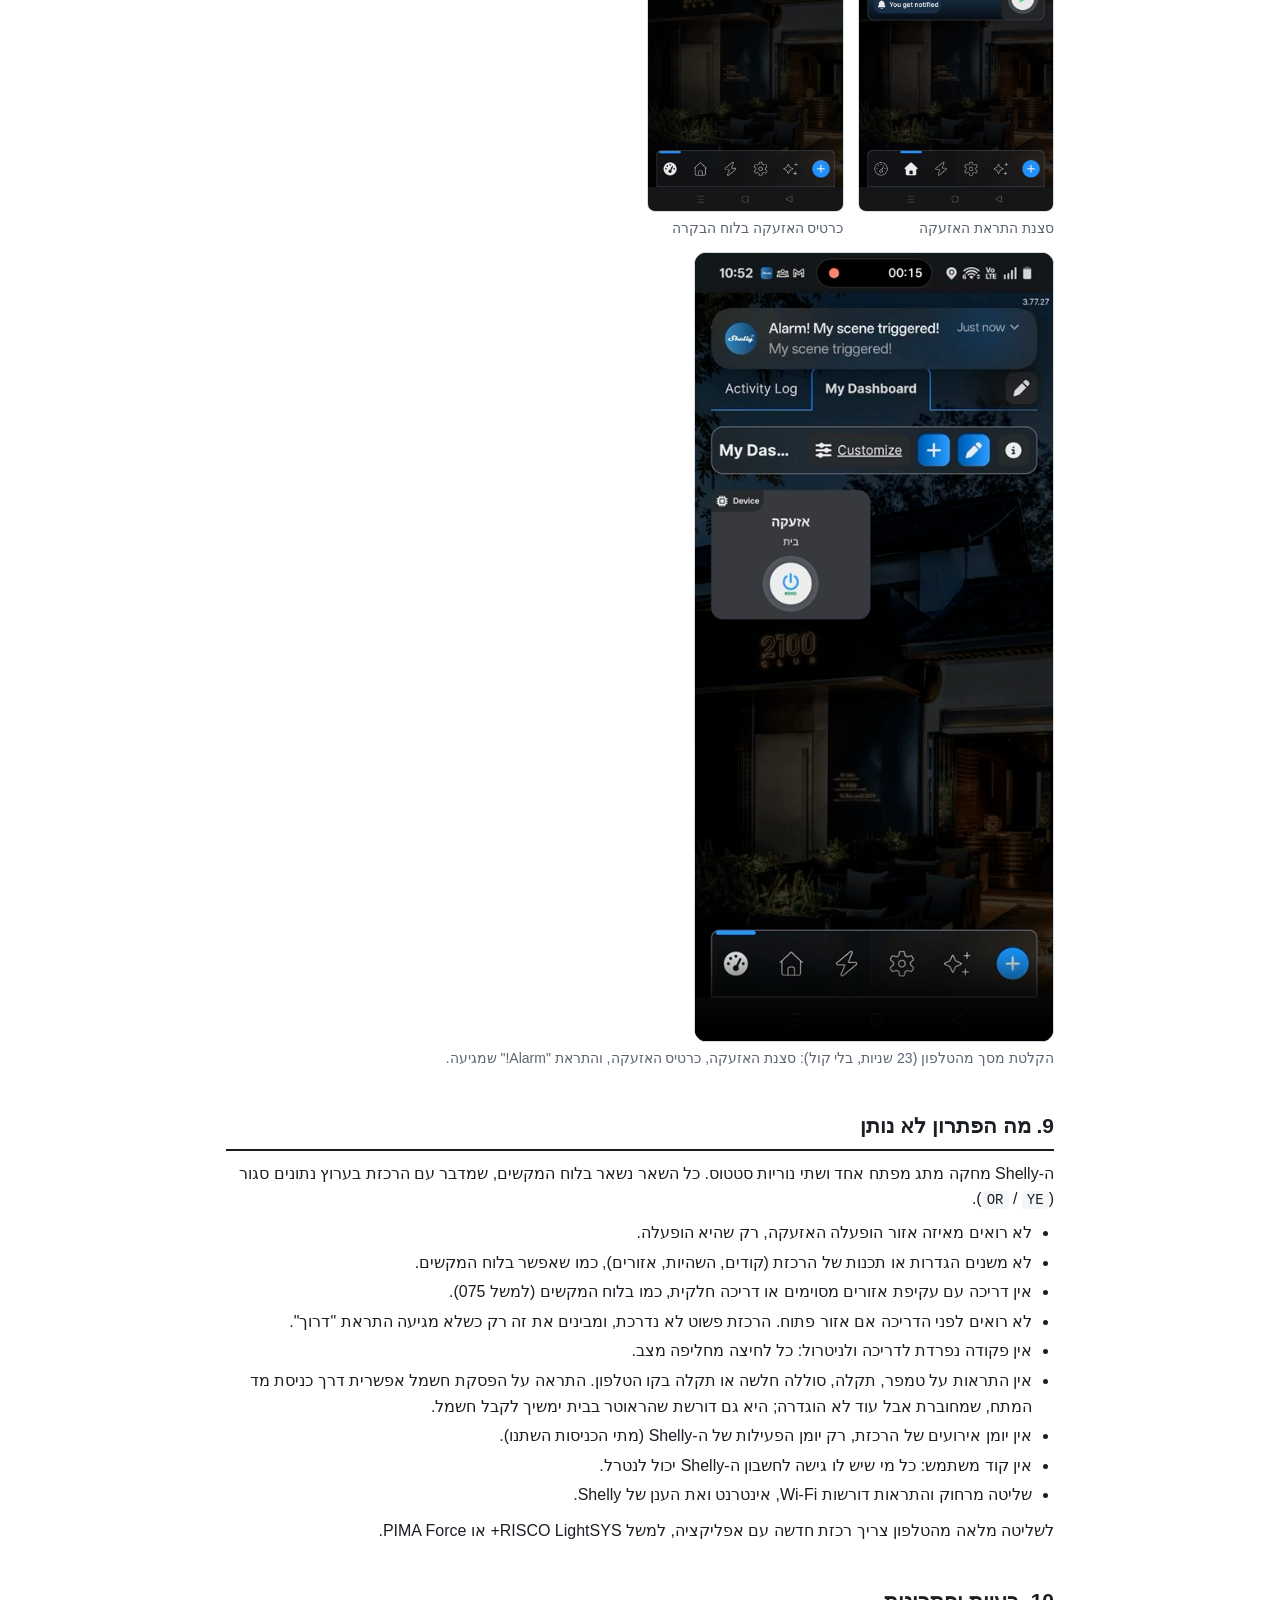
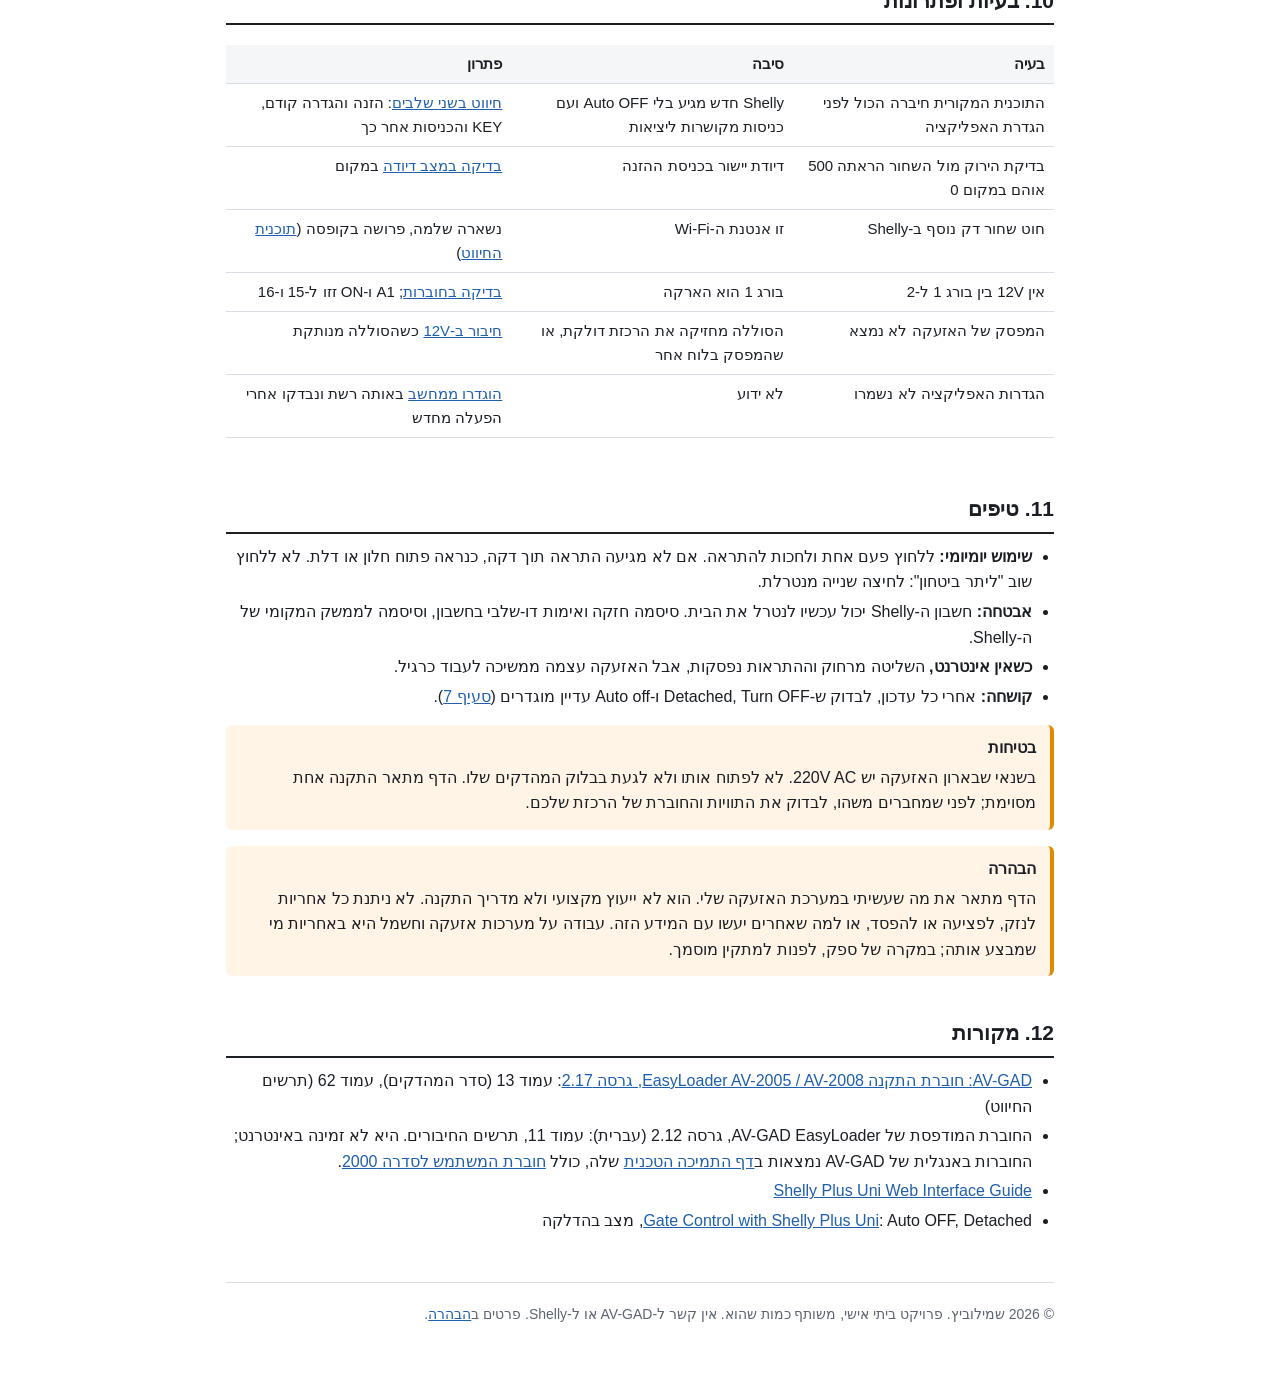
==== commit e70fd068: "Use the full-resolution tool photos Co-Authored-By: Claude Opus 5.5 <noreply@anthropic.com>" ====
--- a/index.html
+++ b/index.html
@@ -94,10 +94,10 @@
   <tr><td>פנס ואזיקונים</td><td>קריאת הכיתוב על הלוח; הקלה למשיכה בקופסה</td></tr>
 </table></div>
 <div class="gallery tools">
-  <figure><img src="images/19-tool-soldering-station.jpg" alt="תחנת הלחמה עם תפסנים וגליל בדיל" loading="lazy"><figcaption>תחנת הלחמה עם תפסני "יד שלישית"</figcaption></figure>
-  <figure><img src="images/21-tool-multimeter.jpg" alt="מולטימטר ANENG 681 עם דקרים" loading="lazy"><figcaption>מולטימטר</figcaption></figure>
-  <figure><img src="images/20-tool-screwdrivers-and-stripper.jpg?v=2" alt="סט מברגים עדינים ומקלף חוטים" loading="lazy"><figcaption>סט מברגים ומקלף חוטים</figcaption></figure>
-  <figure><img src="images/22-tool-scissors-and-knife.jpg?v=2" alt="מספרי חשמלאי וסכין יפנית" loading="lazy"><figcaption>מספרי חשמלאי וסכין יפנית</figcaption></figure>
+  <figure><img src="images/19-tool-soldering-station.jpg?v=3" alt="תחנת הלחמה עם תפסנים וגליל בדיל" loading="lazy"><figcaption>תחנת הלחמה עם תפסני "יד שלישית"</figcaption></figure>
+  <figure><img src="images/21-tool-multimeter.jpg?v=3" alt="מולטימטר ANENG 681 עם דקרים" loading="lazy"><figcaption>מולטימטר</figcaption></figure>
+  <figure><img src="images/20-tool-screwdrivers-and-stripper.jpg?v=3" alt="סט מברגים עדינים ומקלף חוטים" loading="lazy"><figcaption>סט מברגים ומקלף חוטים</figcaption></figure>
+  <figure><img src="images/22-tool-scissors-and-knife.jpg?v=3" alt="מספרי חשמלאי וסכין יפנית" loading="lazy"><figcaption>מספרי חשמלאי וסכין יפנית</figcaption></figure>
 </div>
 
 <h2 id="wiring">3. תוכנית החיווט</h2>
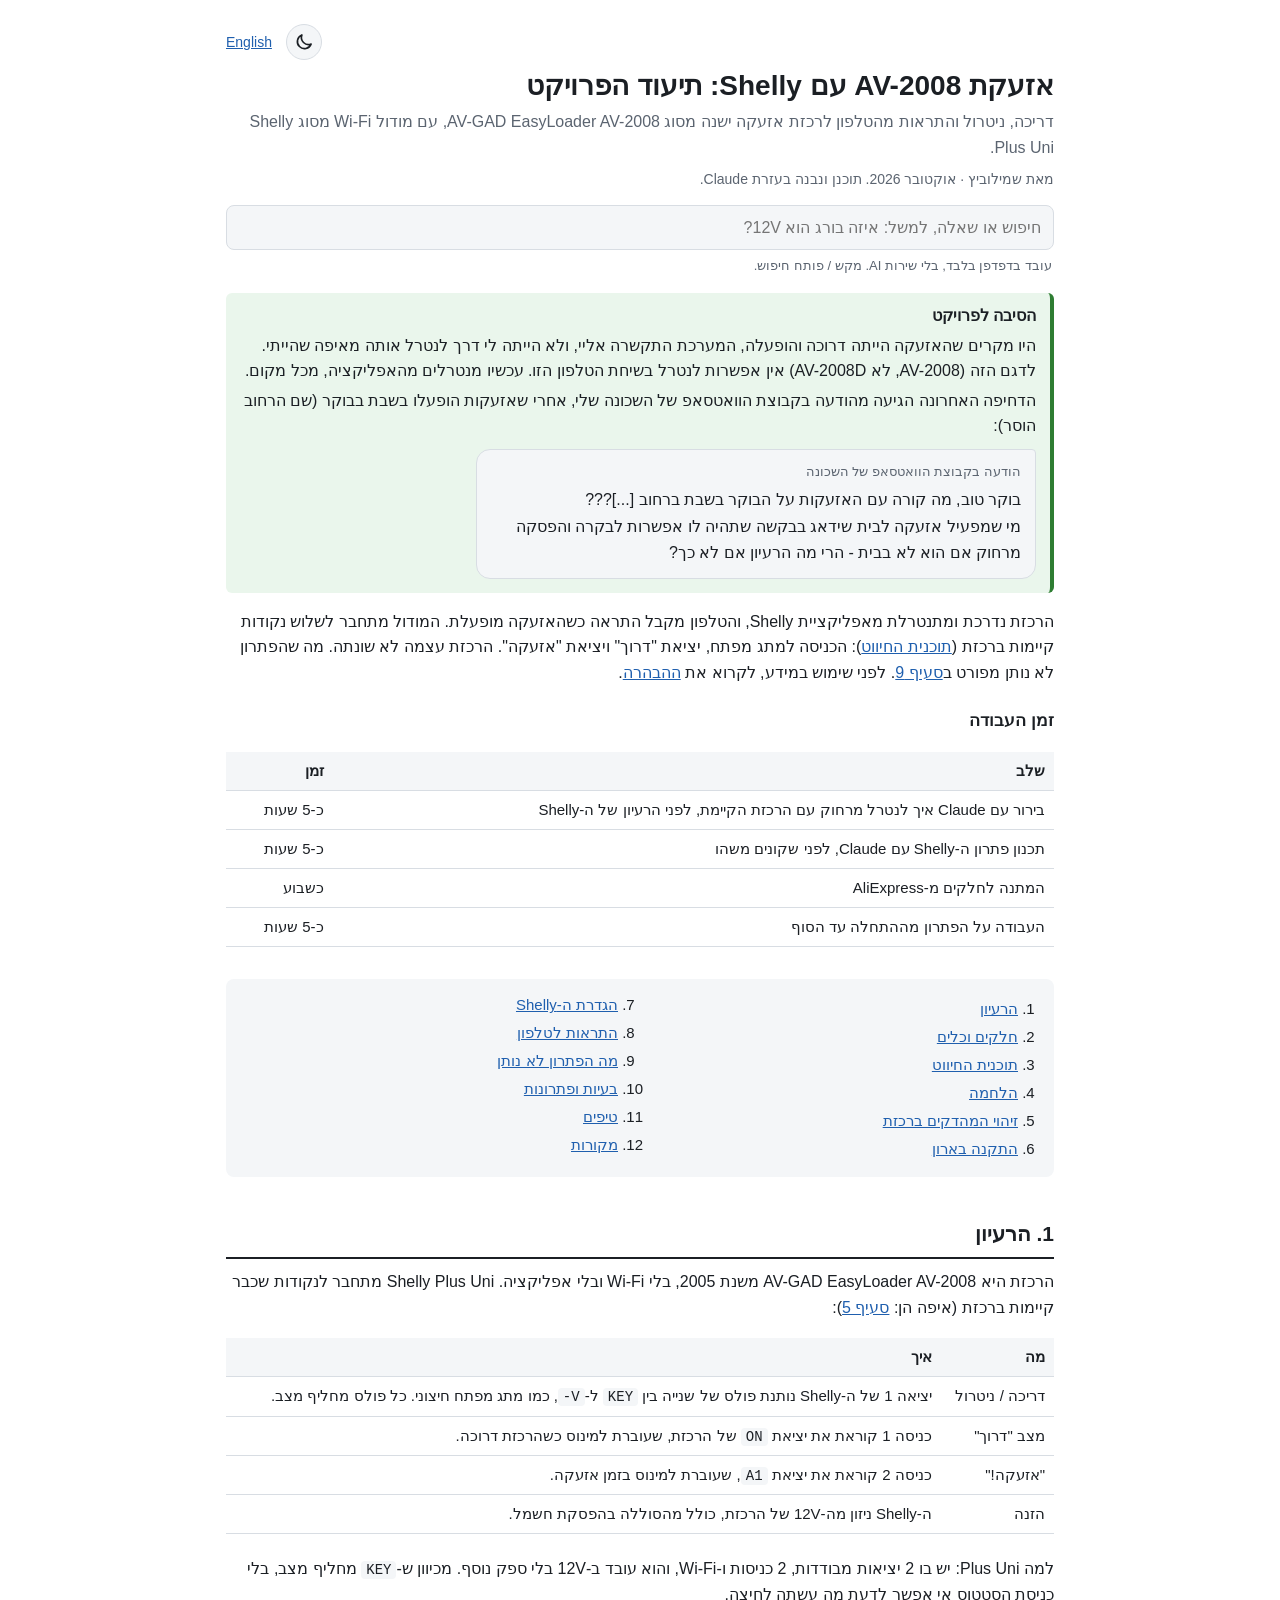
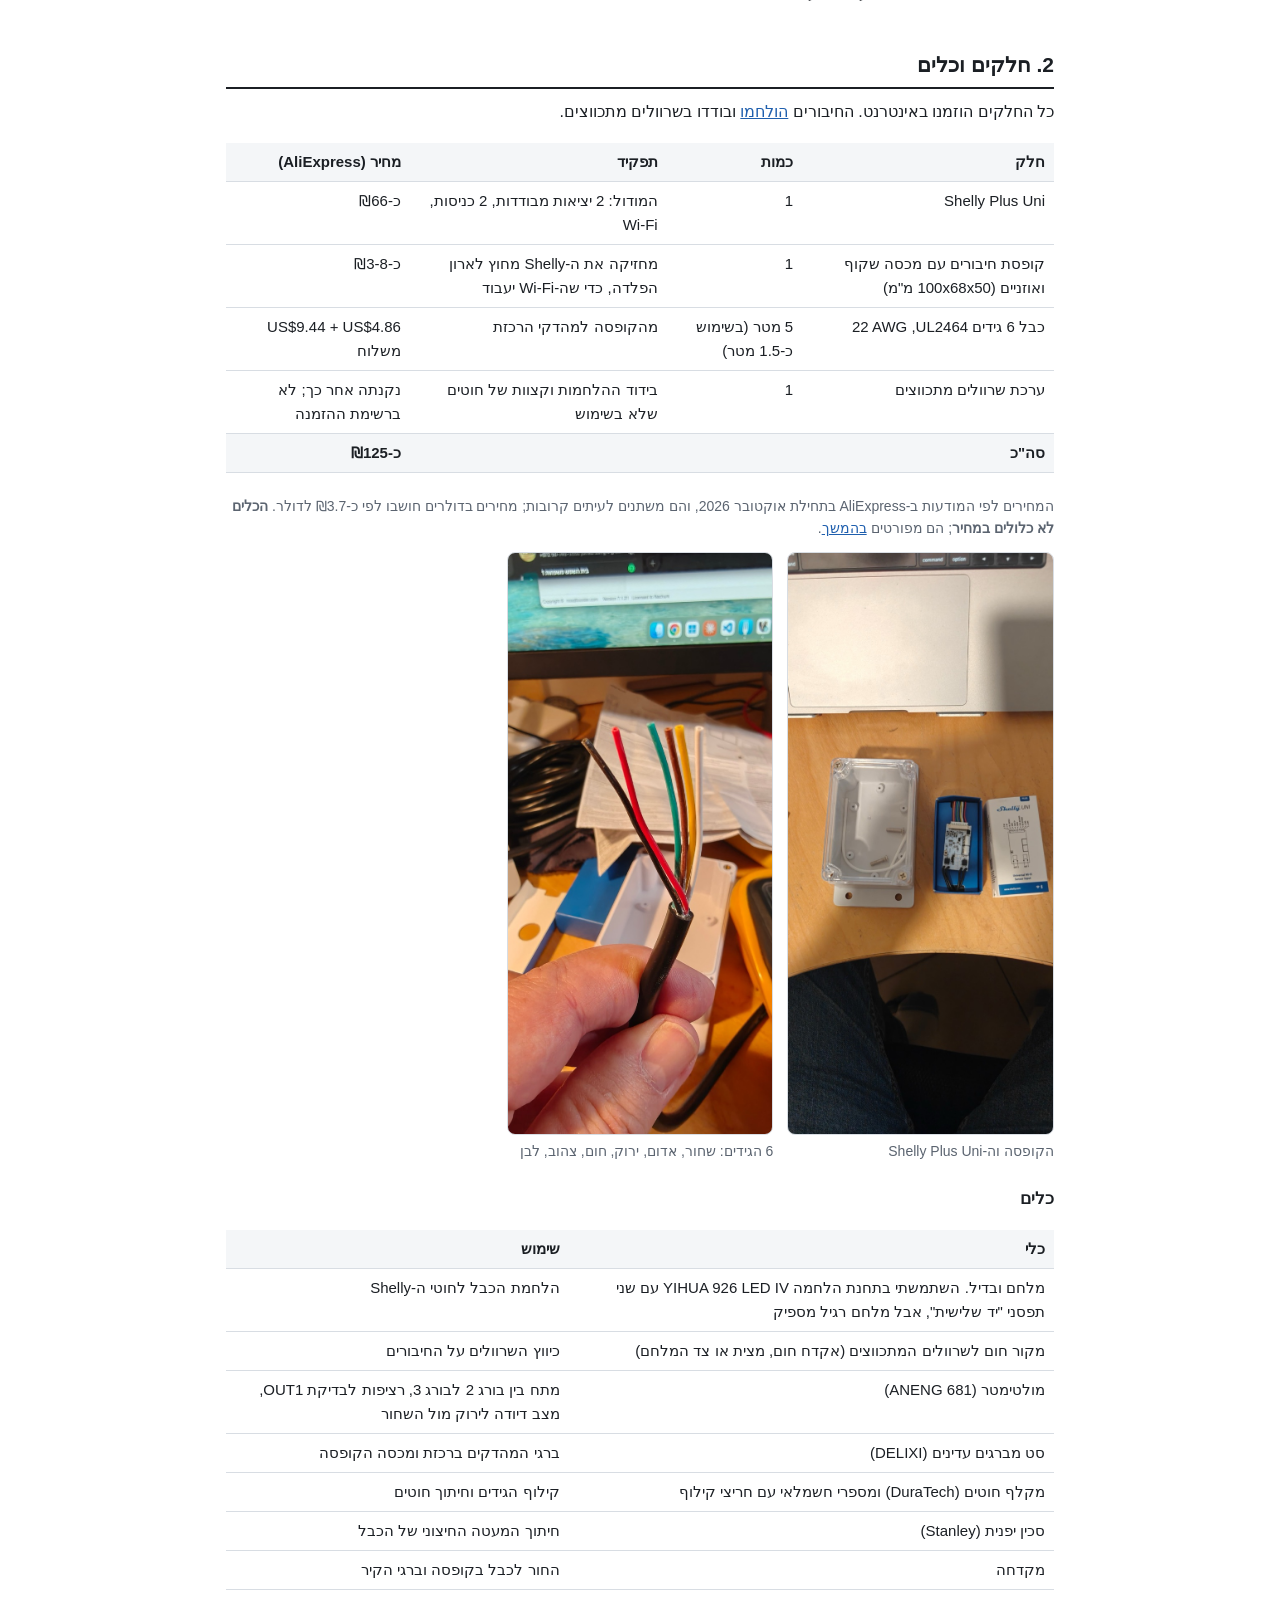
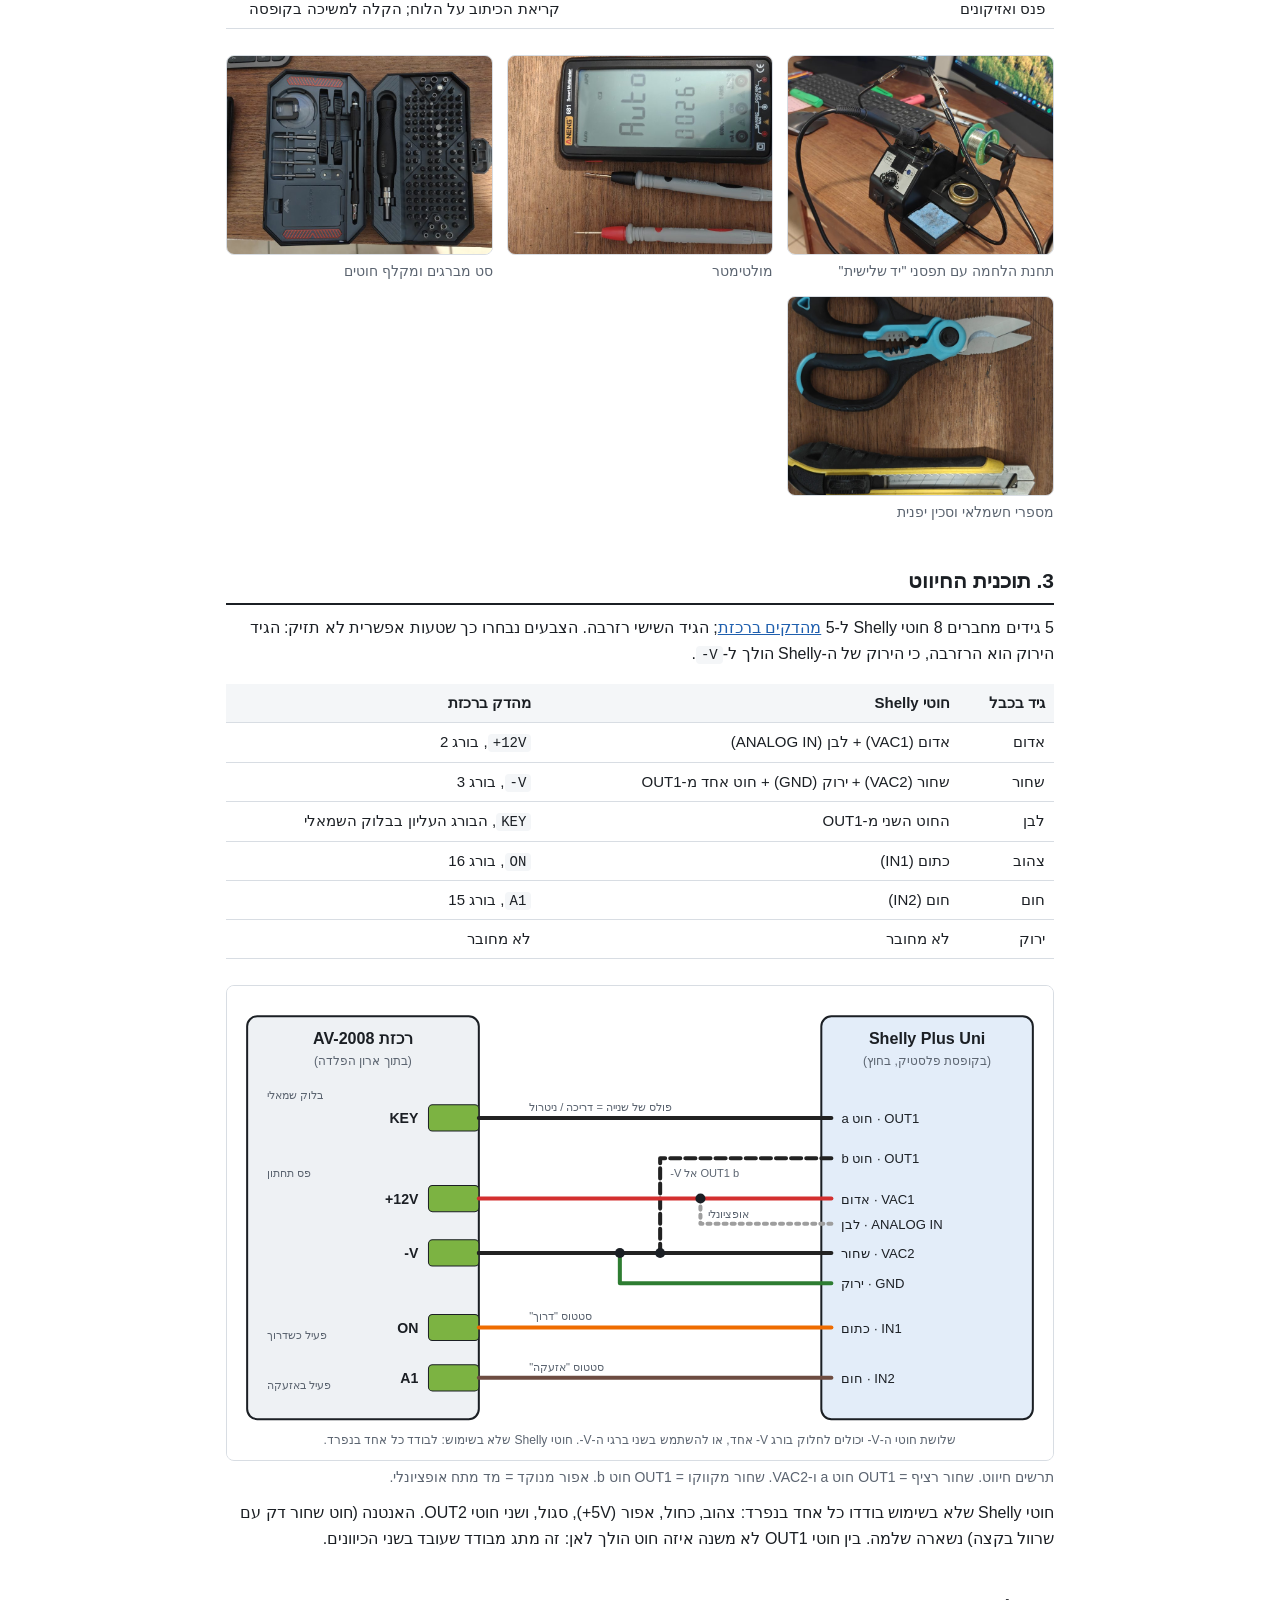
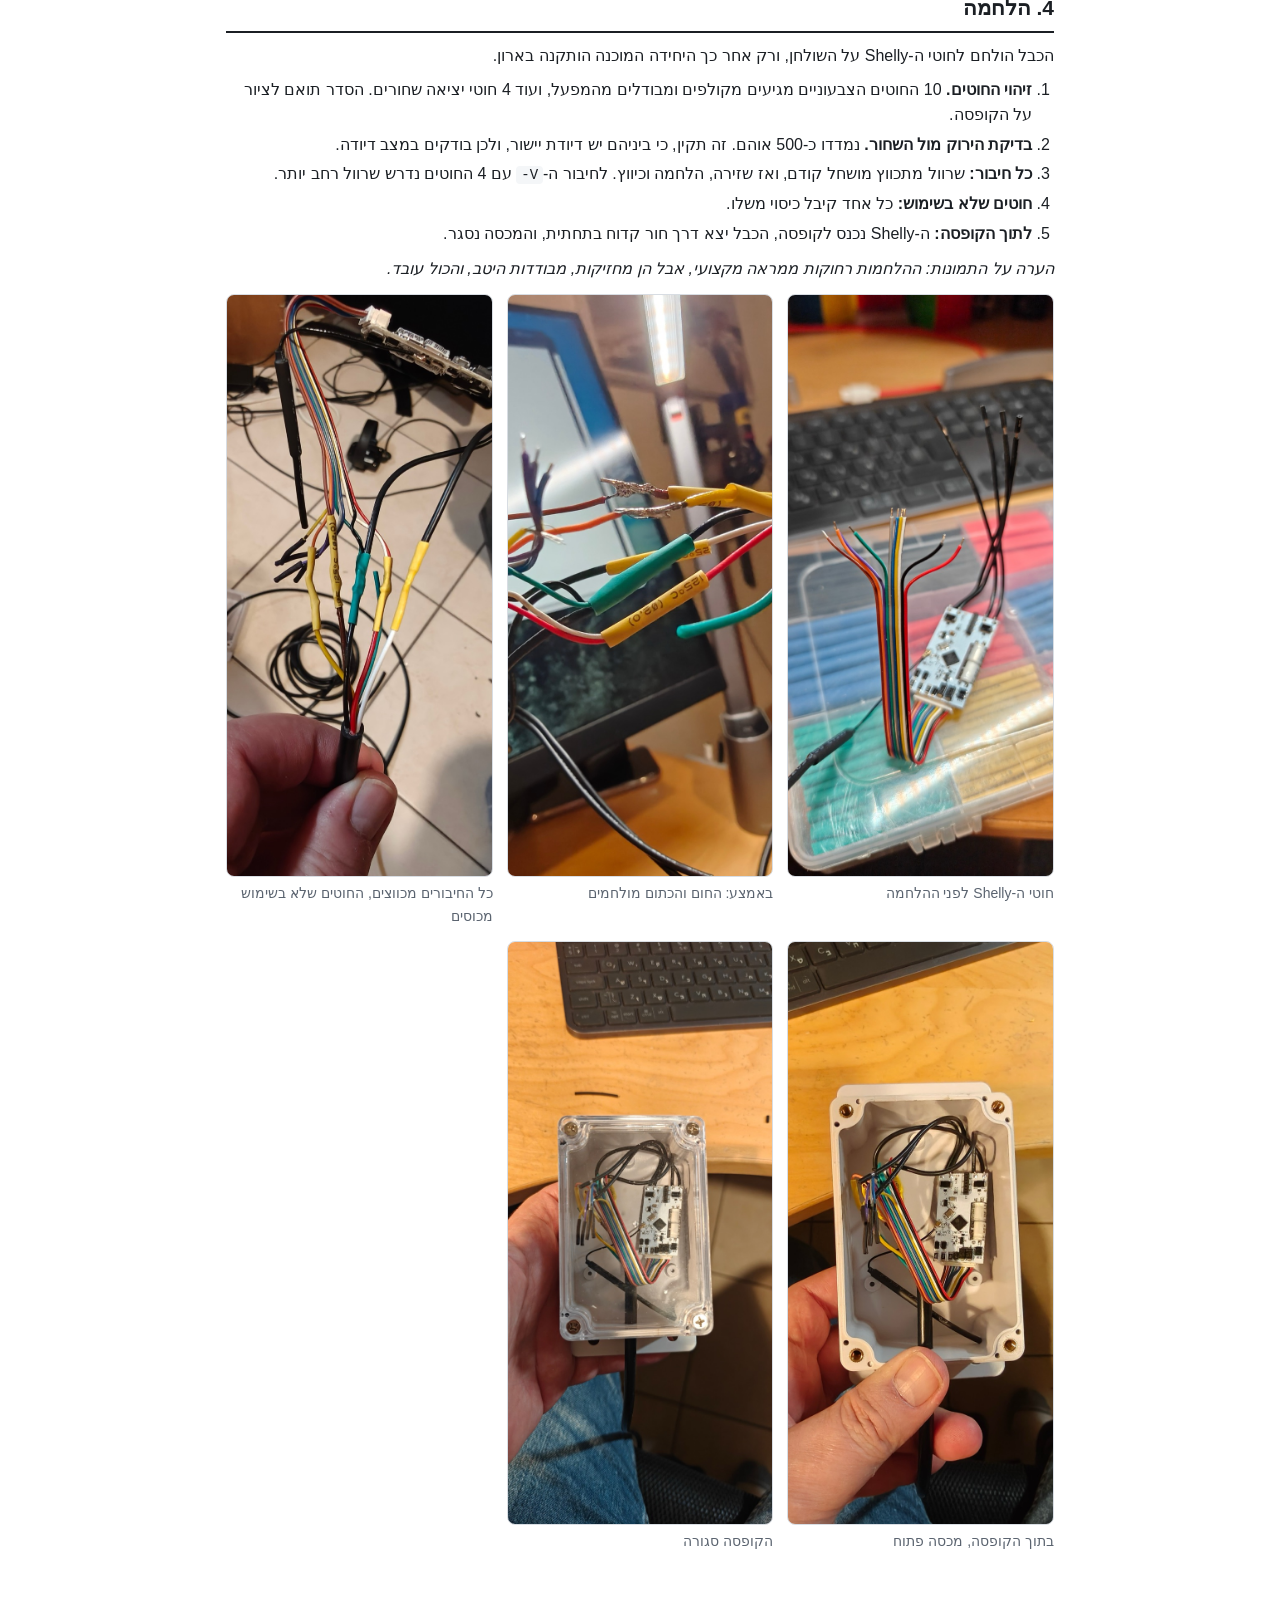
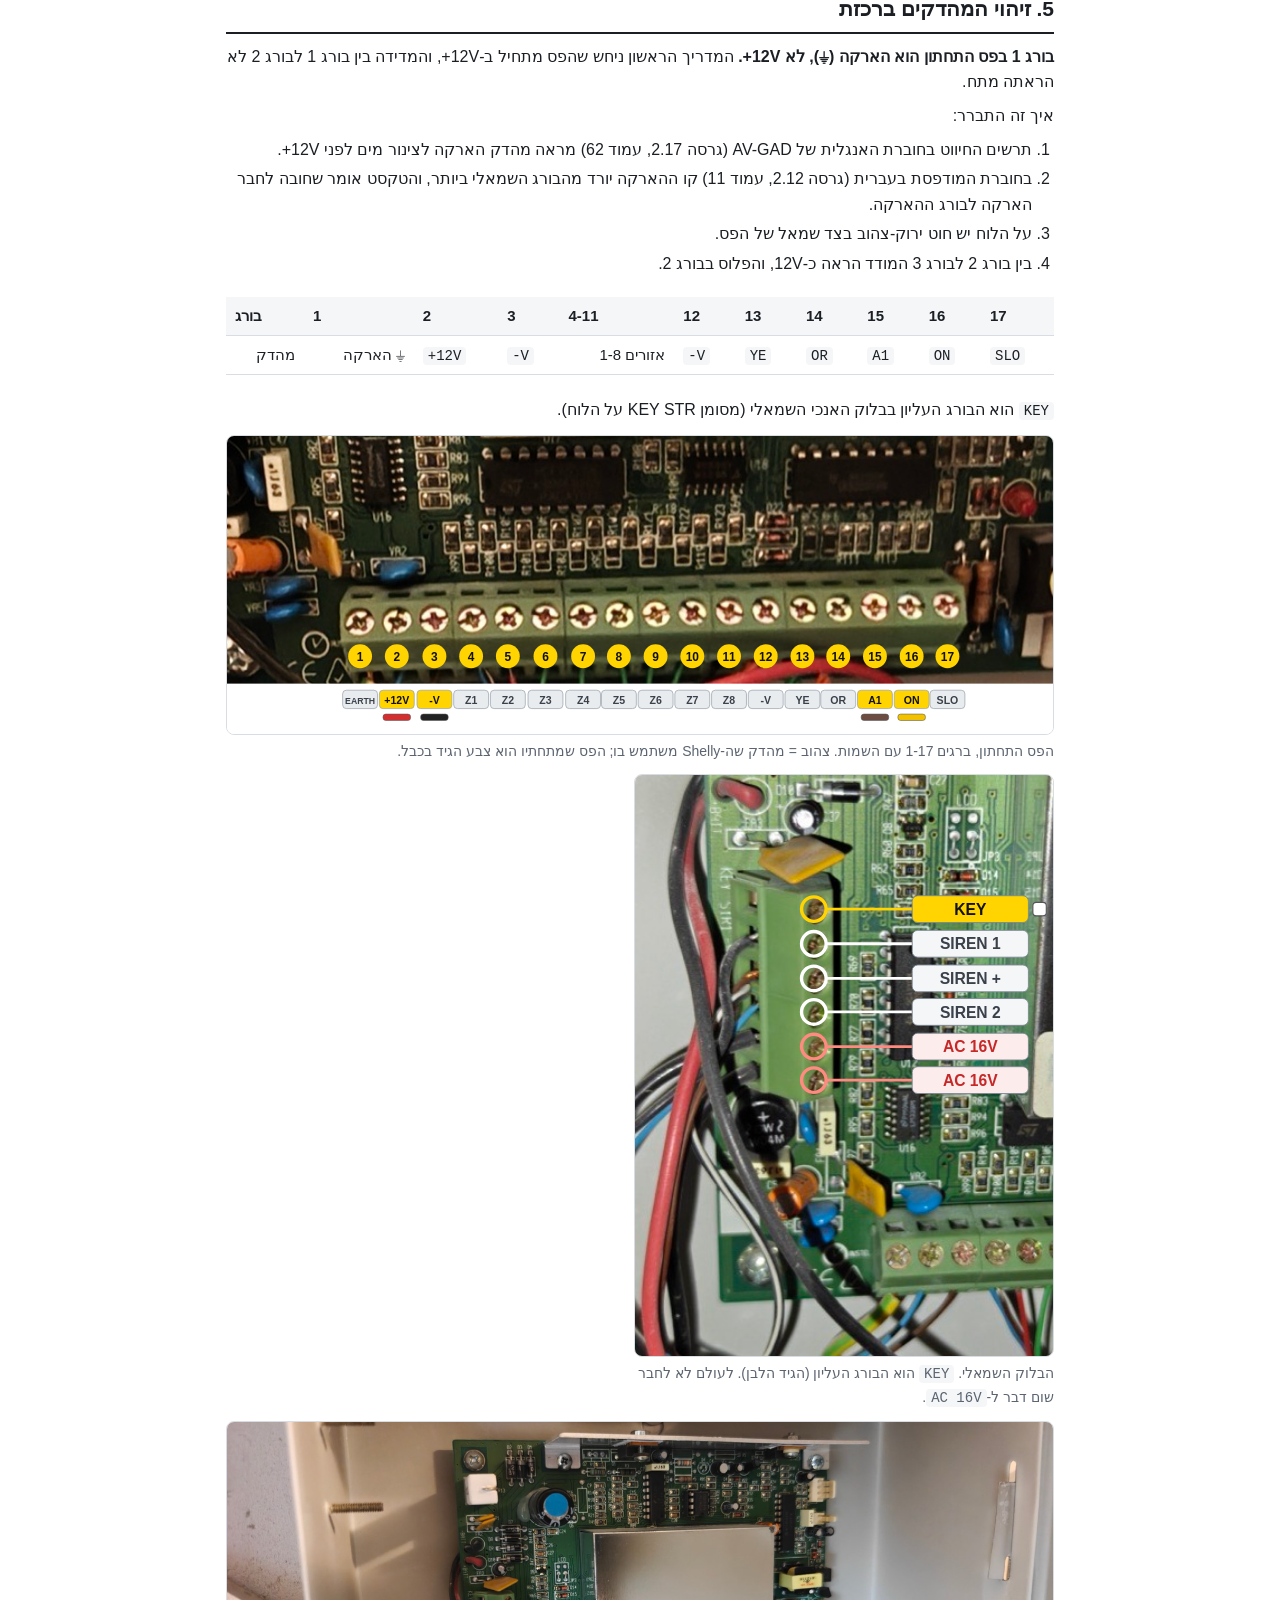
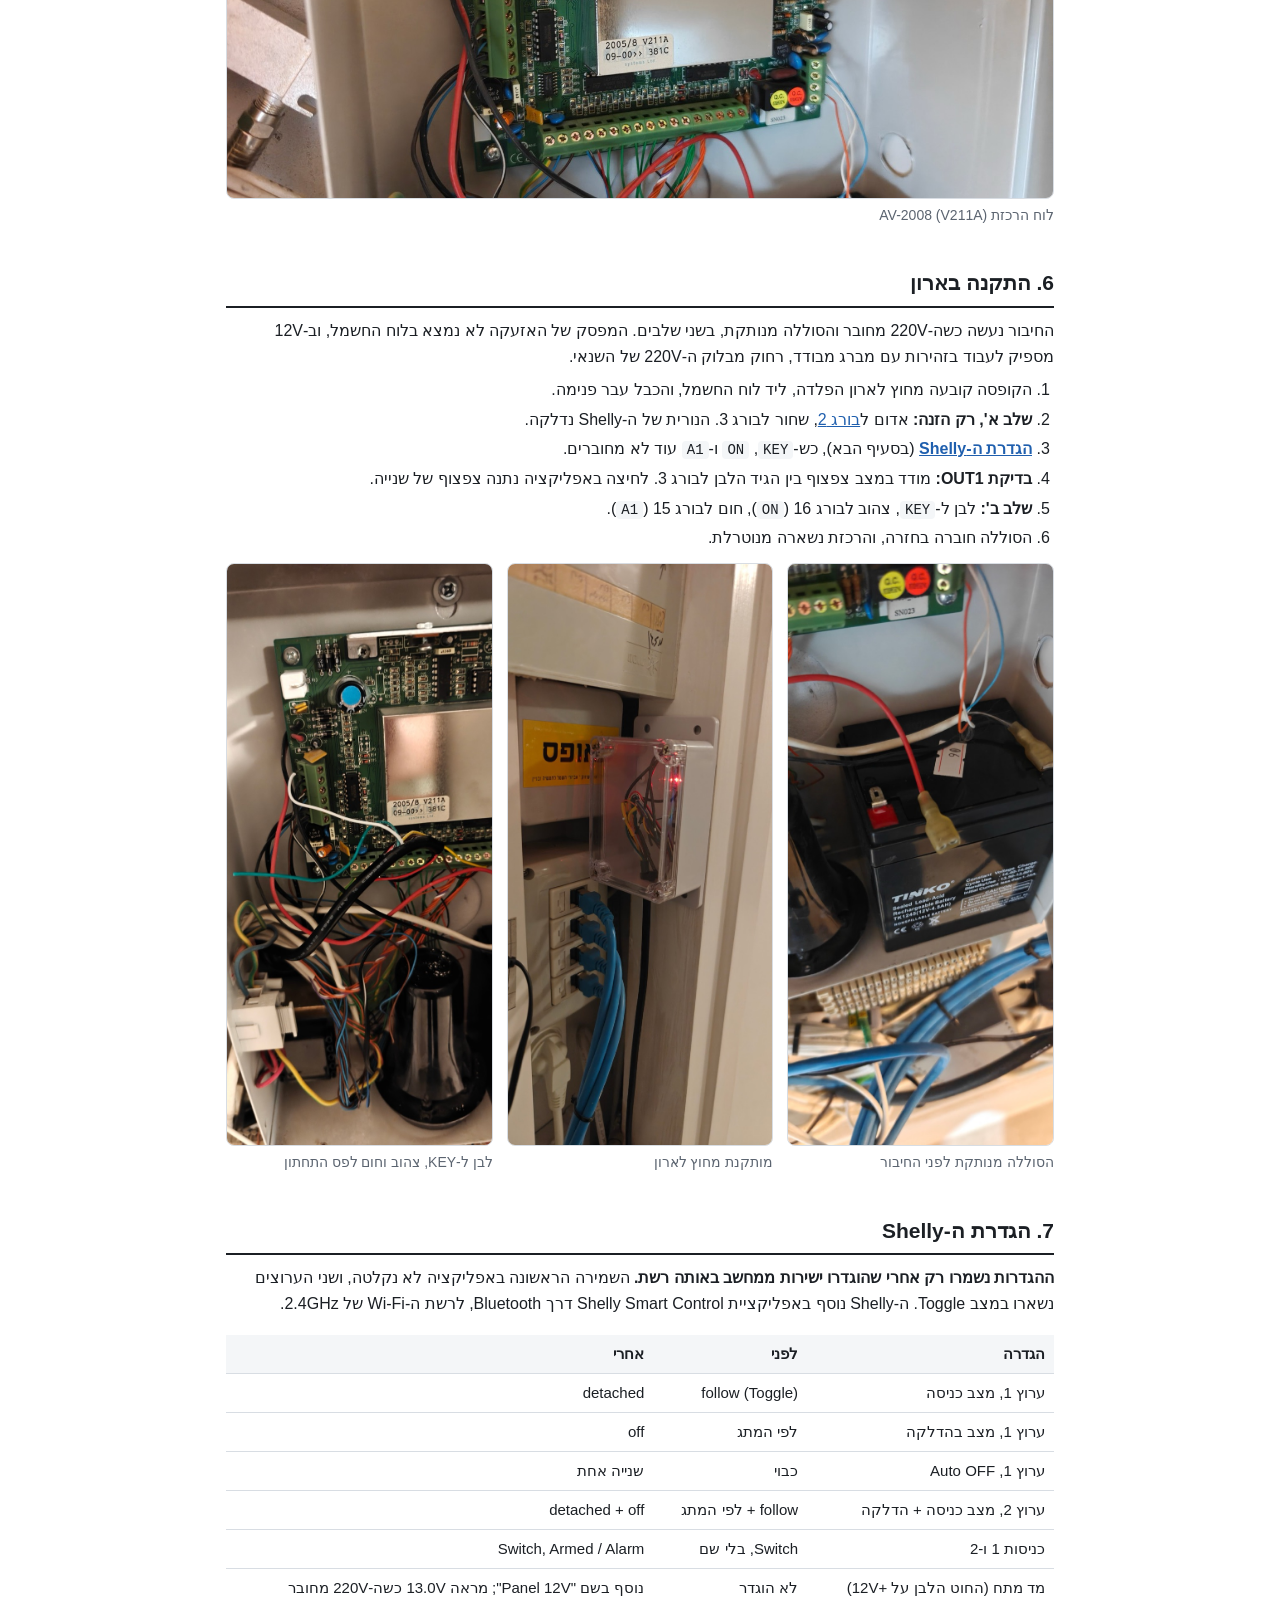
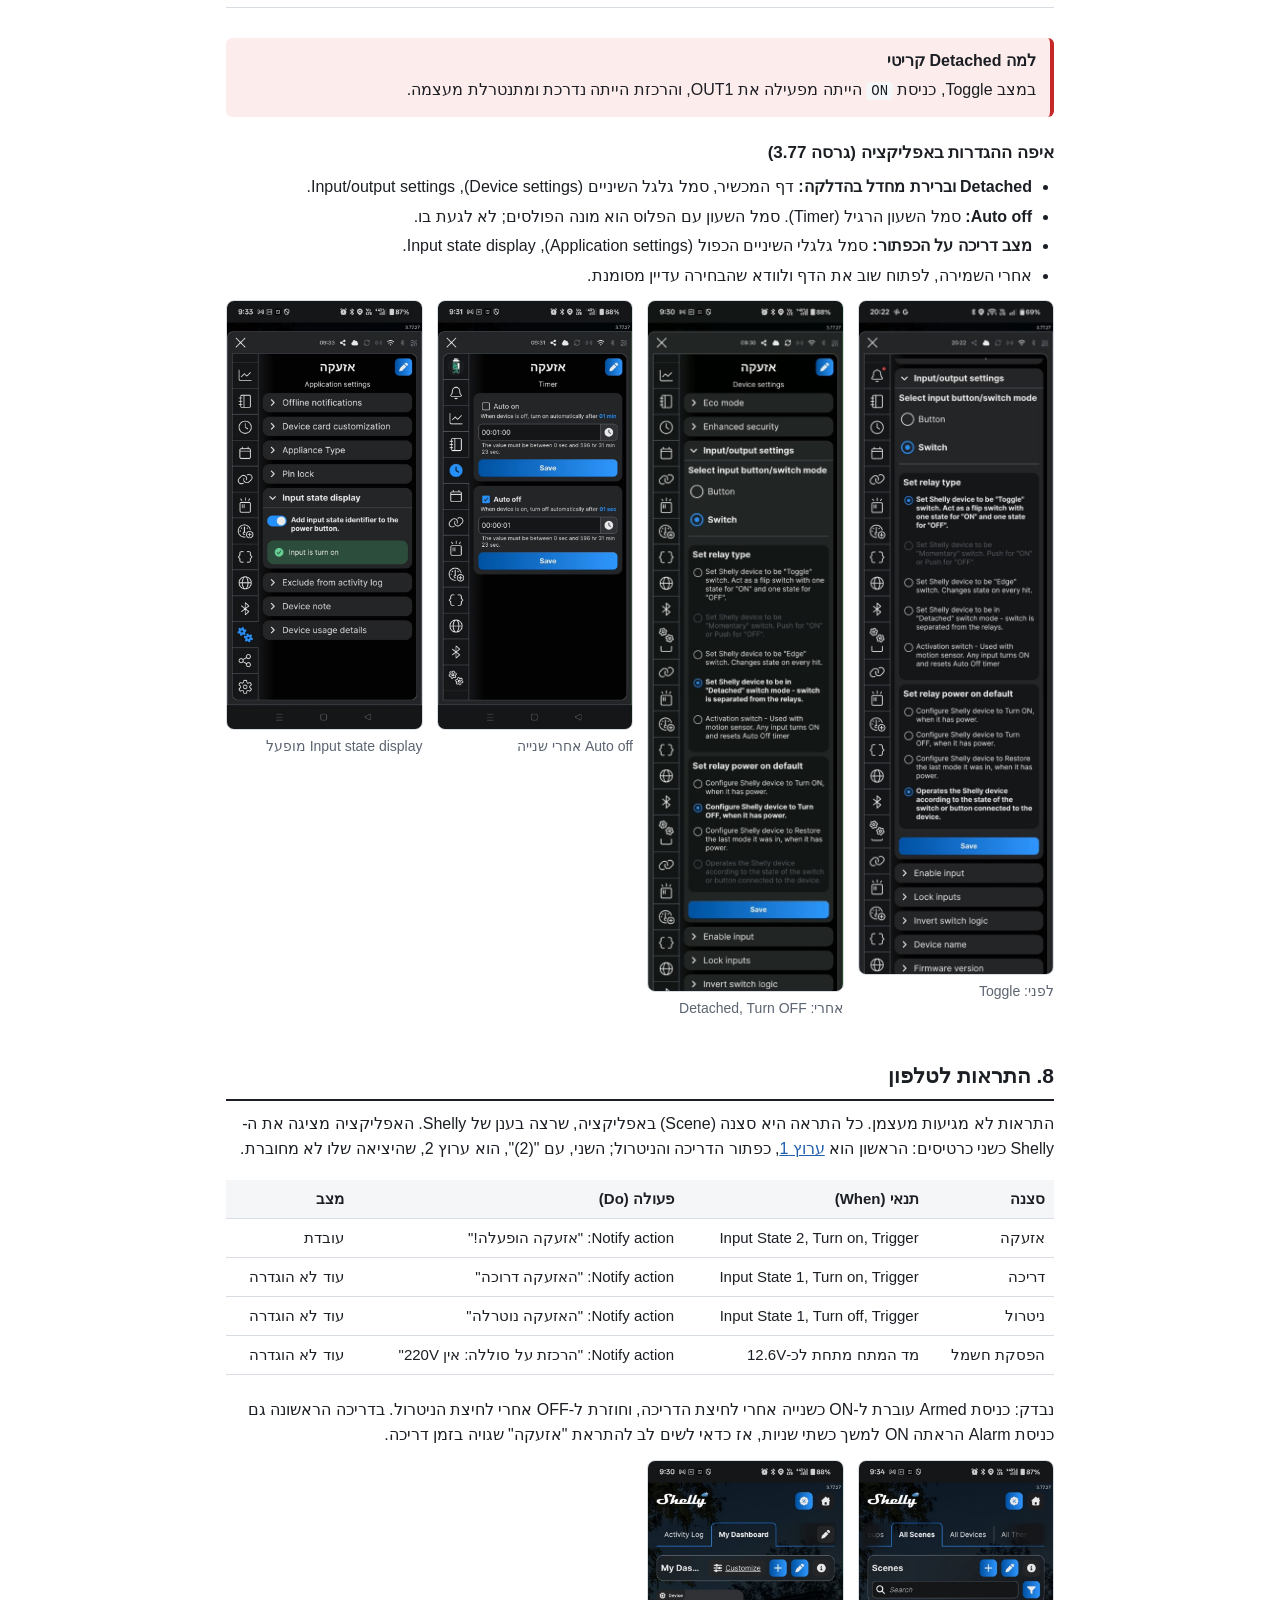
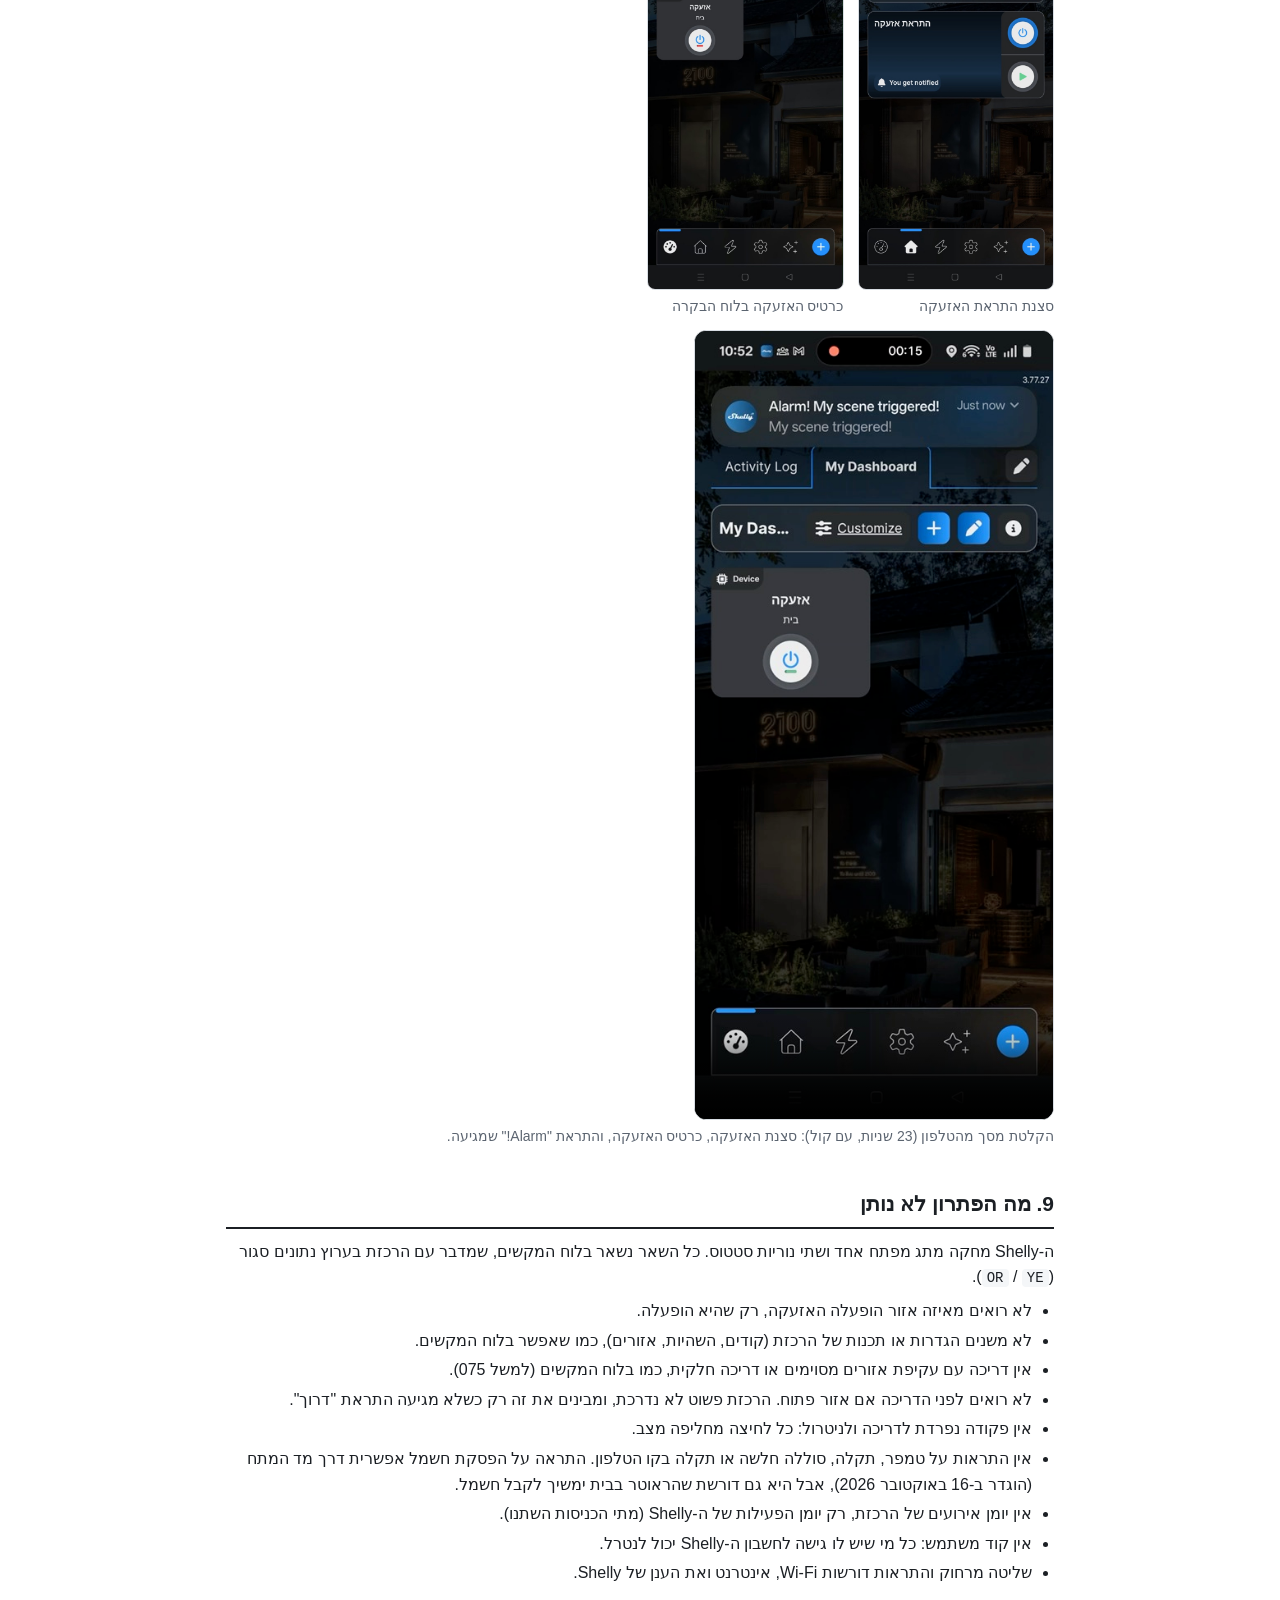
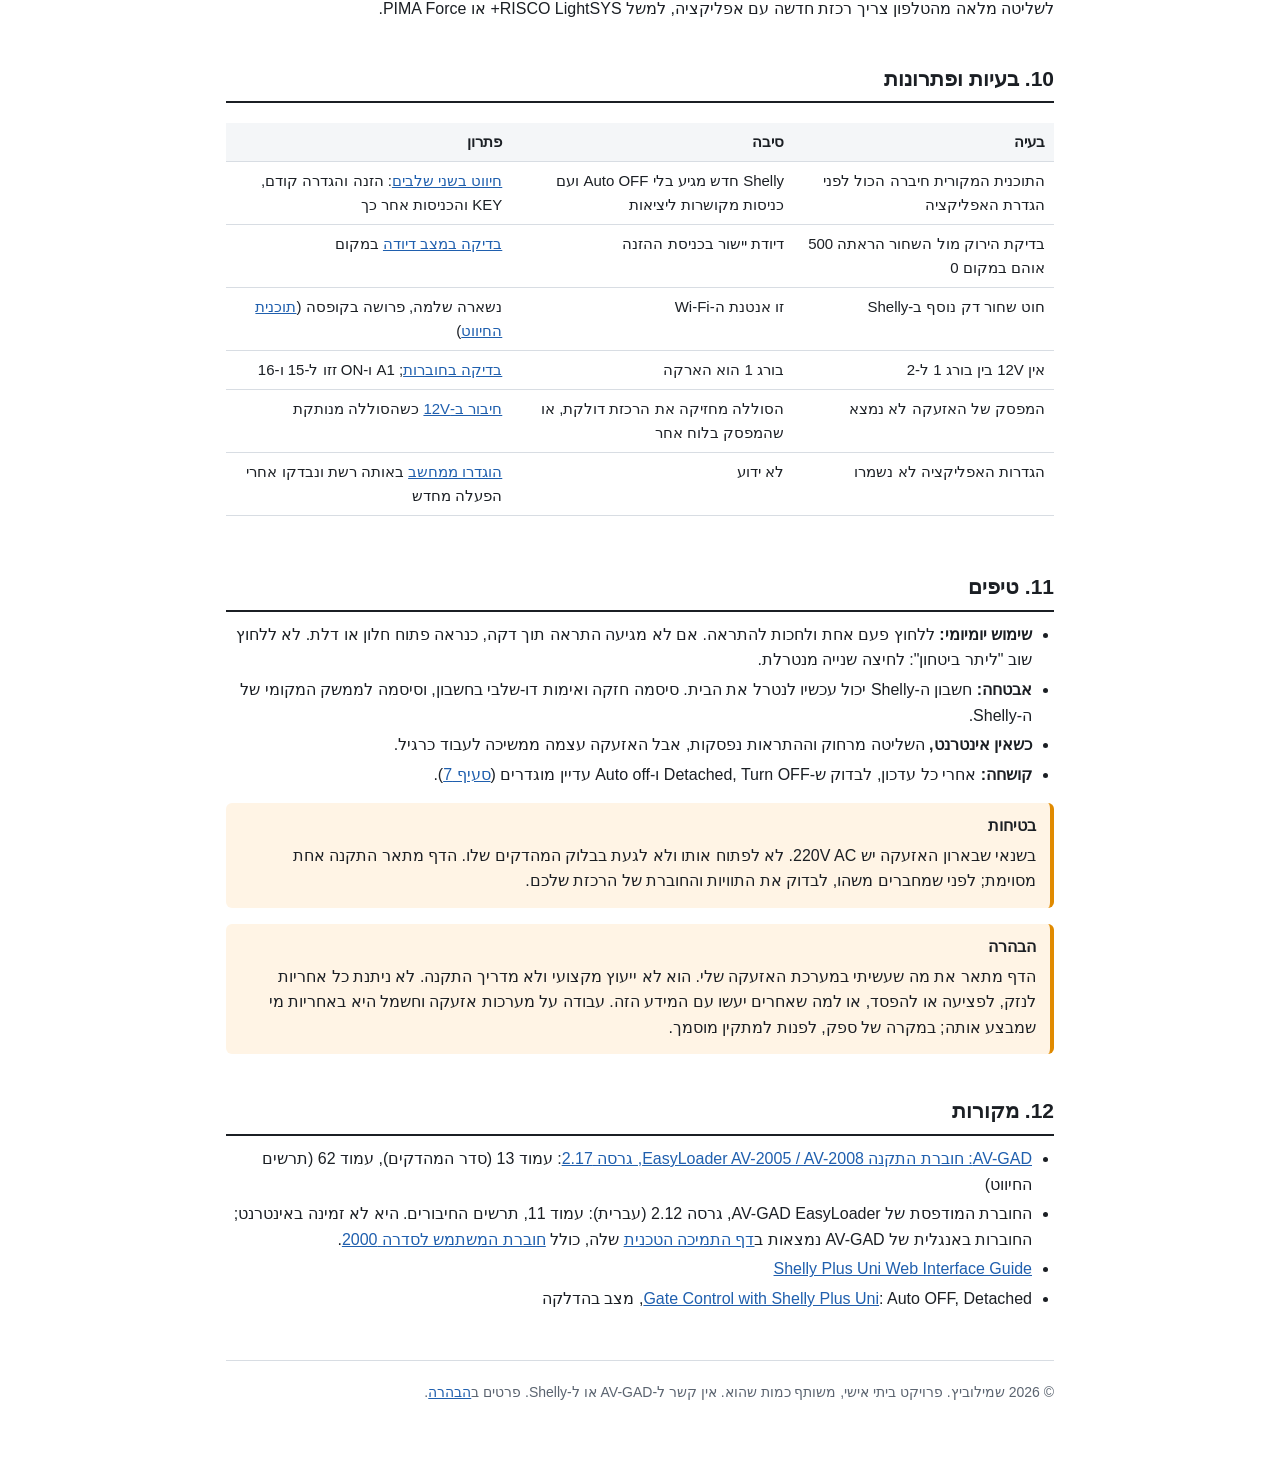
==== commit 27a4f322: "Keep the video's sound; voltmeter set up; a regular soldering iron is enough Co-Authored-By: Claude " ====
--- a/index.html
+++ b/index.html
@@ -84,7 +84,7 @@
 <h3 id="tools">כלים</h3>
 <div class="scroll"><table>
   <tr><th>כלי</th><th>שימוש</th></tr>
-  <tr><td>תחנת הלחמה (YIHUA 926 LED IV) עם שני תפסני "יד שלישית", בדיל ללא עופרת ומנקה חוד</td><td>הלחמת הכבל לחוטי ה-Shelly</td></tr>
+  <tr><td>מלחם ובדיל. השתמשתי בתחנת הלחמה YIHUA 926 LED IV עם שני תפסני "יד שלישית", אבל מלחם רגיל מספיק</td><td>הלחמת הכבל לחוטי ה-Shelly</td></tr>
   <tr><td>מקור חום לשרוולים המתכווצים (אקדח חום, מצית או צד המלחם)</td><td>כיווץ השרוולים על החיבורים</td></tr>
   <tr><td>מולטימטר (ANENG 681)</td><td>מתח בין בורג 2 לבורג 3, רציפות לבדיקת OUT1, מצב דיודה לירוק מול השחור</td></tr>
   <tr><td>סט מברגים עדינים (DELIXI)</td><td>ברגי המהדקים ברכזת ומכסה הקופסה</td></tr>
@@ -243,6 +243,7 @@
   <tr><td>ערוץ 1, Auto OFF</td><td>כבוי</td><td>שנייה אחת</td></tr>
   <tr><td>ערוץ 2, מצב כניסה + הדלקה</td><td>follow + לפי המתג</td><td>detached + off</td></tr>
   <tr><td>כניסות 1 ו-2</td><td>Switch, בלי שם</td><td>Switch, Armed / Alarm</td></tr>
+  <tr><td>מד מתח (החוט הלבן על +12V)</td><td>לא הוגדר</td><td>נוסף בשם "Panel 12V"; מראה 13.0V כשה-220V מחובר</td></tr>
 </table></div>
 <div class="callout danger"><strong>למה Detached קריטי</strong><p>במצב Toggle, כניסת <code>ON</code> הייתה מפעילה את OUT1, והרכזת הייתה נדרכת ומתנטרלת מעצמה.</p></div>
 <h3>איפה ההגדרות באפליקציה (גרסה 3.77)</h3>
@@ -266,13 +267,14 @@
   <tr><td>אזעקה</td><td>Input State 2, Turn on, Trigger</td><td>Notify action: "אזעקה הופעלה!"</td><td>עובדת</td></tr>
   <tr><td>דריכה</td><td>Input State 1, Turn on, Trigger</td><td>Notify action: "האזעקה דרוכה"</td><td>עוד לא הוגדרה</td></tr>
   <tr><td>ניטרול</td><td>Input State 1, Turn off, Trigger</td><td>Notify action: "האזעקה נוטרלה"</td><td>עוד לא הוגדרה</td></tr>
+  <tr><td>הפסקת חשמל</td><td>מד המתח מתחת לכ-12.6V</td><td>Notify action: "הרכזת על סוללה: אין 220V"</td><td>עוד לא הוגדרה</td></tr>
 </table></div>
 <p>נבדק: כניסת Armed עוברת ל-ON כשנייה אחרי לחיצת הדריכה, וחוזרת ל-OFF אחרי לחיצת הניטרול. בדריכה הראשונה גם כניסת Alarm הראתה ON למשך כשתי שניות, אז כדאי לשים לב להתראת "אזעקה" שגויה בזמן דריכה.</p>
 <div class="gallery phones">
   <figure><img src="images/17-app-scenes.jpg" alt="רשימת הסצנות עם סצנת התראת האזעקה" loading="lazy"><figcaption>סצנת התראת האזעקה</figcaption></figure>
   <figure><img src="images/18-app-dashboard.jpg" alt="כרטיס האזעקה בלוח הבקרה של האפליקציה" loading="lazy"><figcaption>כרטיס האזעקה בלוח הבקרה</figcaption></figure>
 </div>
-<figure class="video"><video controls muted playsinline preload="metadata" poster="video/alarm-demo-poster.jpg" aria-label="הקלטת מסך של התראת האזעקה באפליקציית Shelly"><source src="video/alarm-demo.mp4" type="video/mp4"></video><figcaption>הקלטת מסך מהטלפון (23 שניות, בלי קול): סצנת האזעקה, כרטיס האזעקה, והתראת "Alarm!" שמגיעה.</figcaption></figure>
+<figure class="video"><video controls playsinline preload="metadata" poster="video/alarm-demo-poster.jpg" aria-label="הקלטת מסך של התראת האזעקה באפליקציית Shelly"><source src="video/alarm-demo.mp4?v=2" type="video/mp4"></video><figcaption>הקלטת מסך מהטלפון (23 שניות, עם קול): סצנת האזעקה, כרטיס האזעקה, והתראת "Alarm!" שמגיעה.</figcaption></figure>
 
 <h2 id="limits">9. מה הפתרון לא נותן</h2>
 <p>ה-Shelly מחקה מתג מפתח אחד ושתי נוריות סטטוס. כל השאר נשאר בלוח המקשים, שמדבר עם הרכזת בערוץ נתונים סגור (<code>YE</code> / <code>OR</code>).</p>
@@ -282,7 +284,7 @@
   <li>אין דריכה עם עקיפת אזורים מסוימים או דריכה חלקית, כמו בלוח המקשים (למשל 075).</li>
   <li>לא רואים לפני הדריכה אם אזור פתוח. הרכזת פשוט לא נדרכת, ומבינים את זה רק כשלא מגיעה התראת "דרוך".</li>
   <li>אין פקודה נפרדת לדריכה ולניטרול: כל לחיצה מחליפה מצב.</li>
-  <li>אין התראות על טמפר, תקלה, סוללה חלשה או תקלה בקו הטלפון. התראה על הפסקת חשמל אפשרית דרך כניסת מד המתח, שמחוברת אבל עוד לא הוגדרה; היא גם דורשת שהראוטר בבית ימשיך לקבל חשמל.</li>
+  <li>אין התראות על טמפר, תקלה, סוללה חלשה או תקלה בקו הטלפון. התראה על הפסקת חשמל אפשרית דרך מד המתח (הוגדר ב-16 באוקטובר 2026), אבל היא גם דורשת שהראוטר בבית ימשיך לקבל חשמל.</li>
   <li>אין יומן אירועים של הרכזת, רק יומן הפעילות של ה-Shelly (מתי הכניסות השתנו).</li>
   <li>אין קוד משתמש: כל מי שיש לו גישה לחשבון ה-Shelly יכול לנטרל.</li>
   <li>שליטה מרחוק והתראות דורשות Wi-Fi, אינטרנט ואת הענן של Shelly.</li>
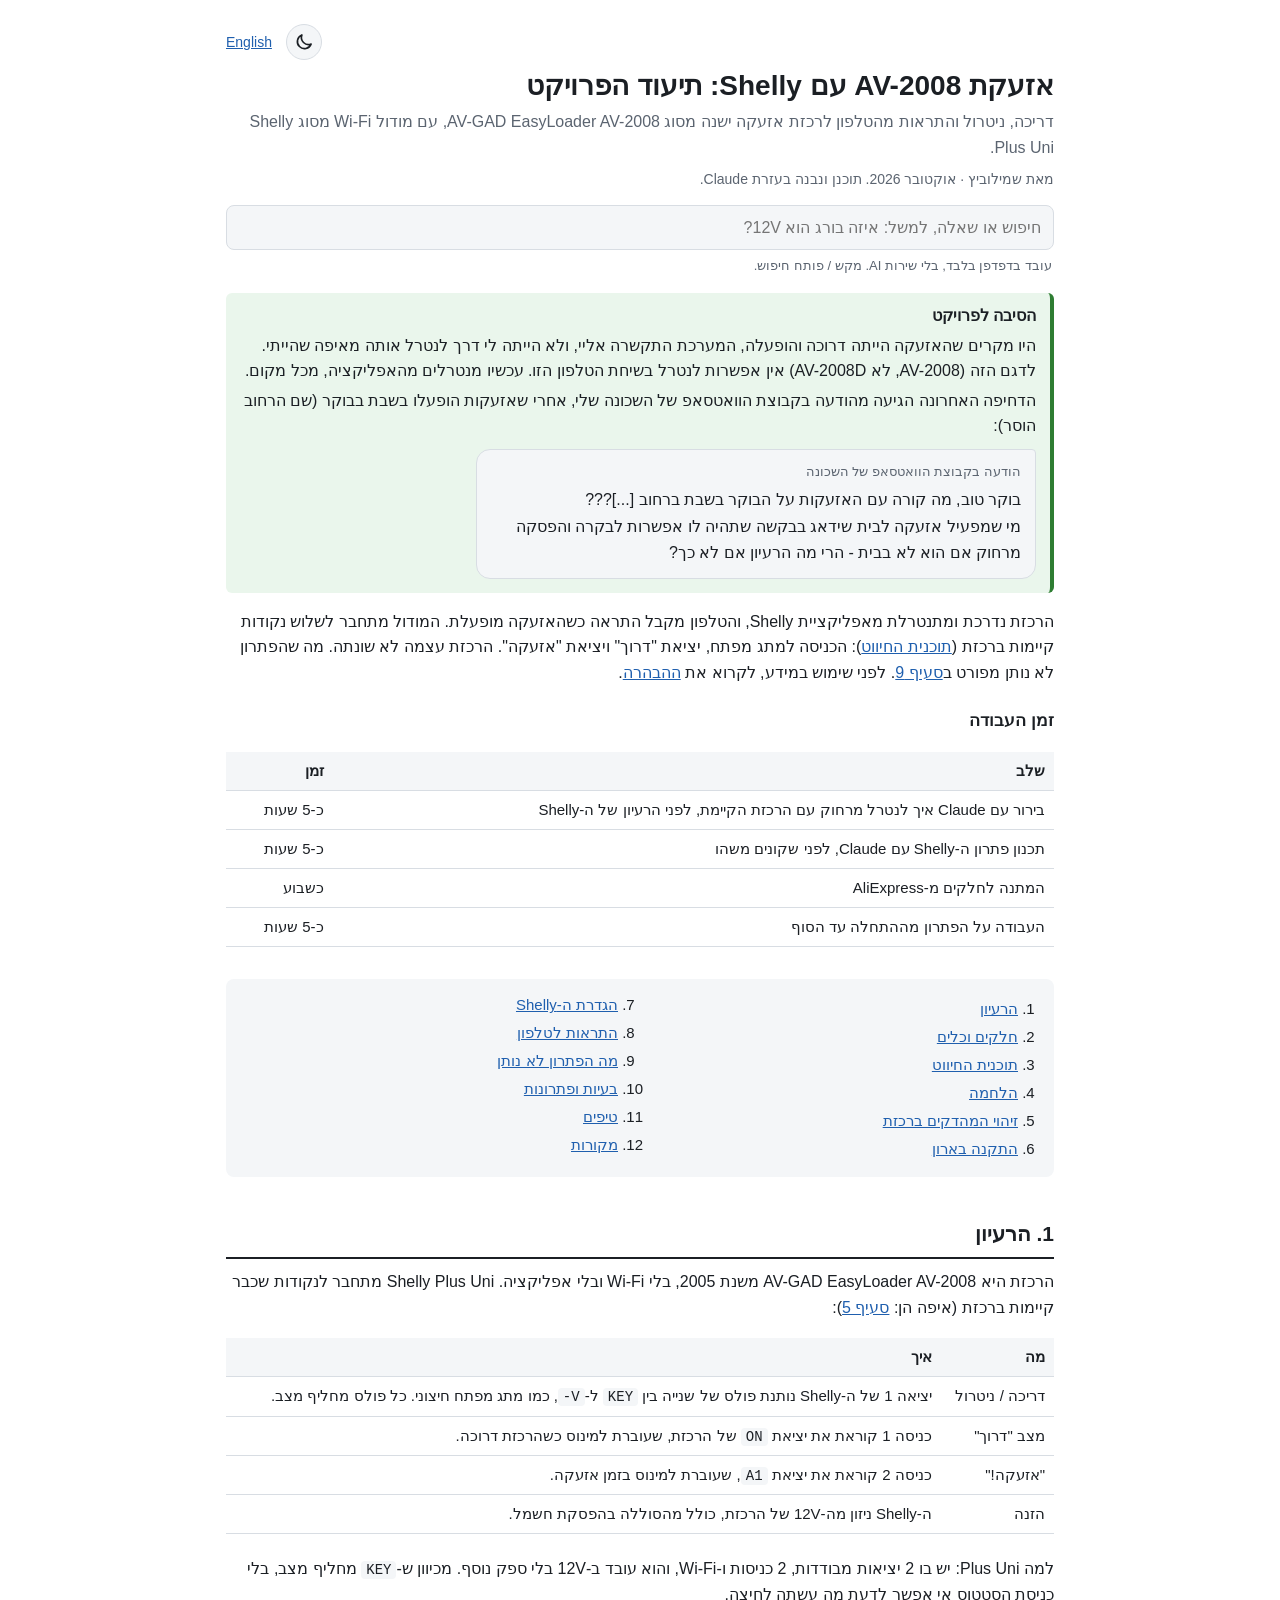
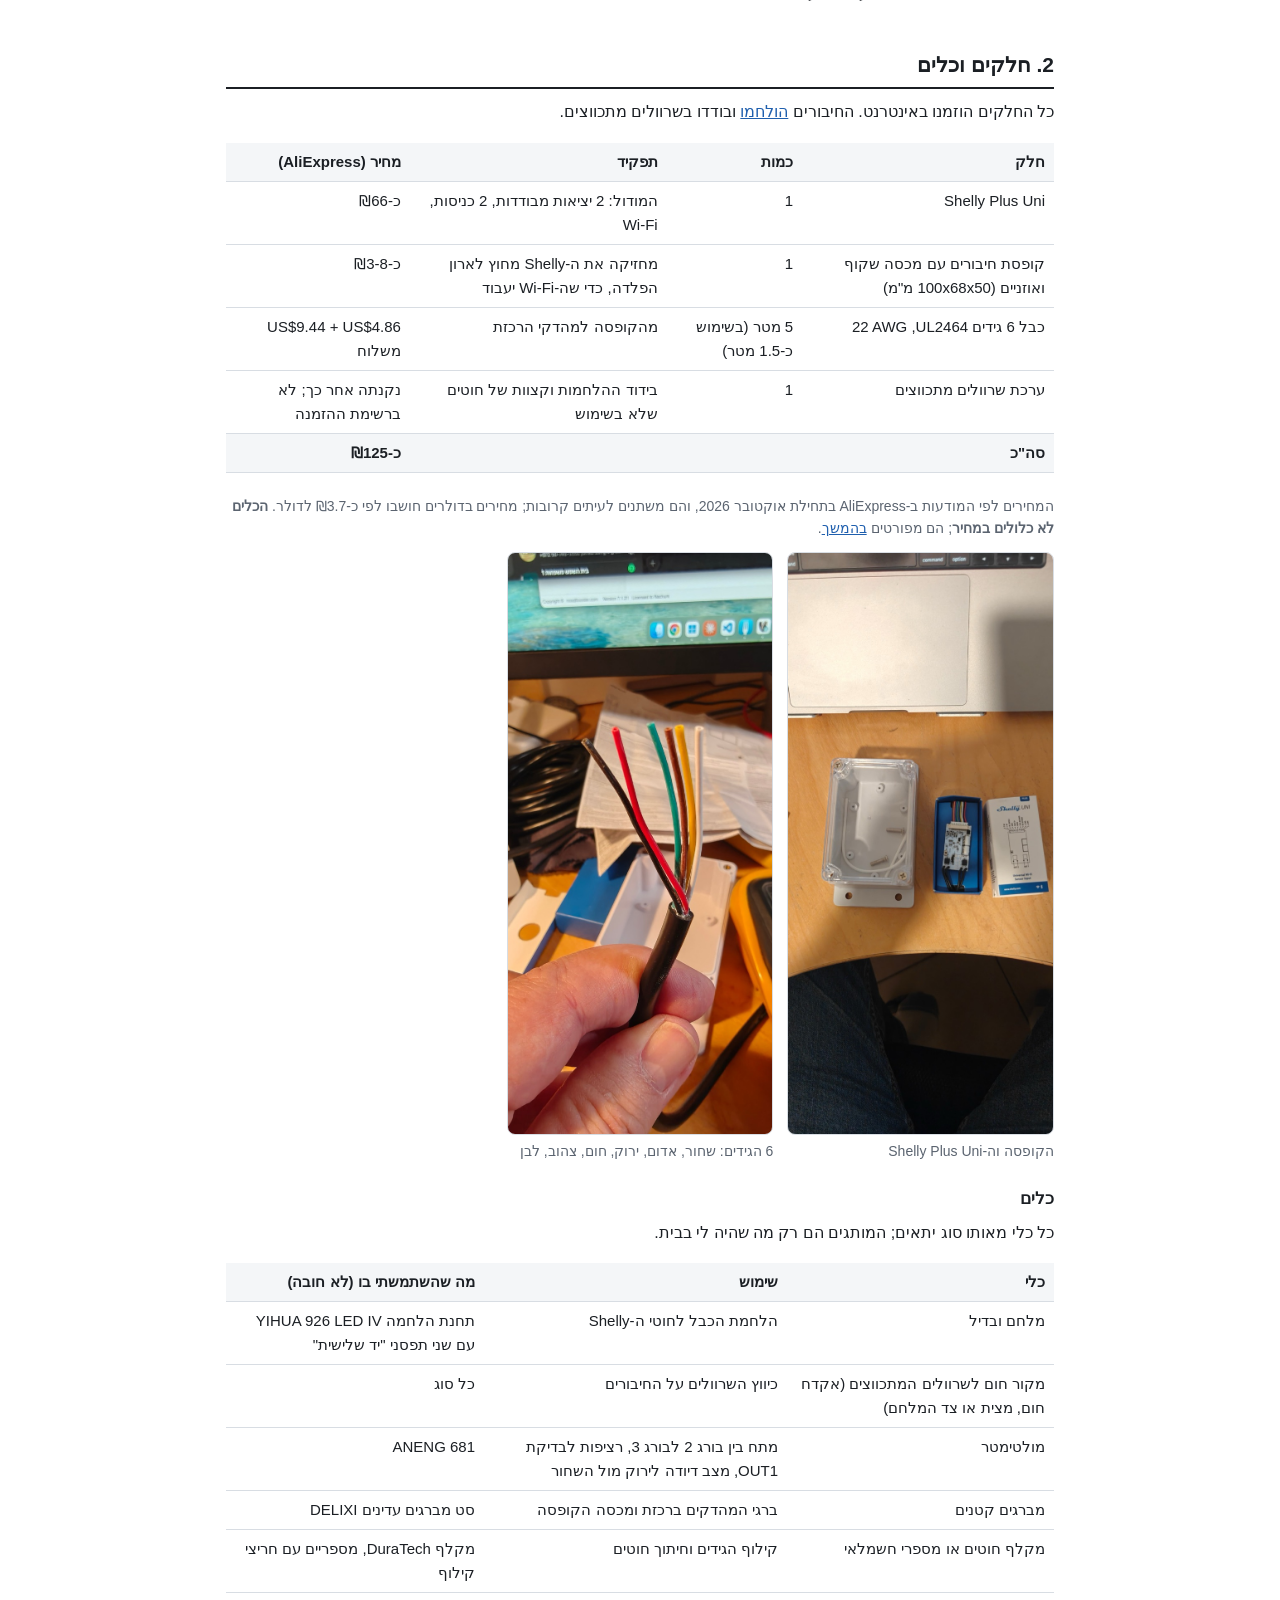
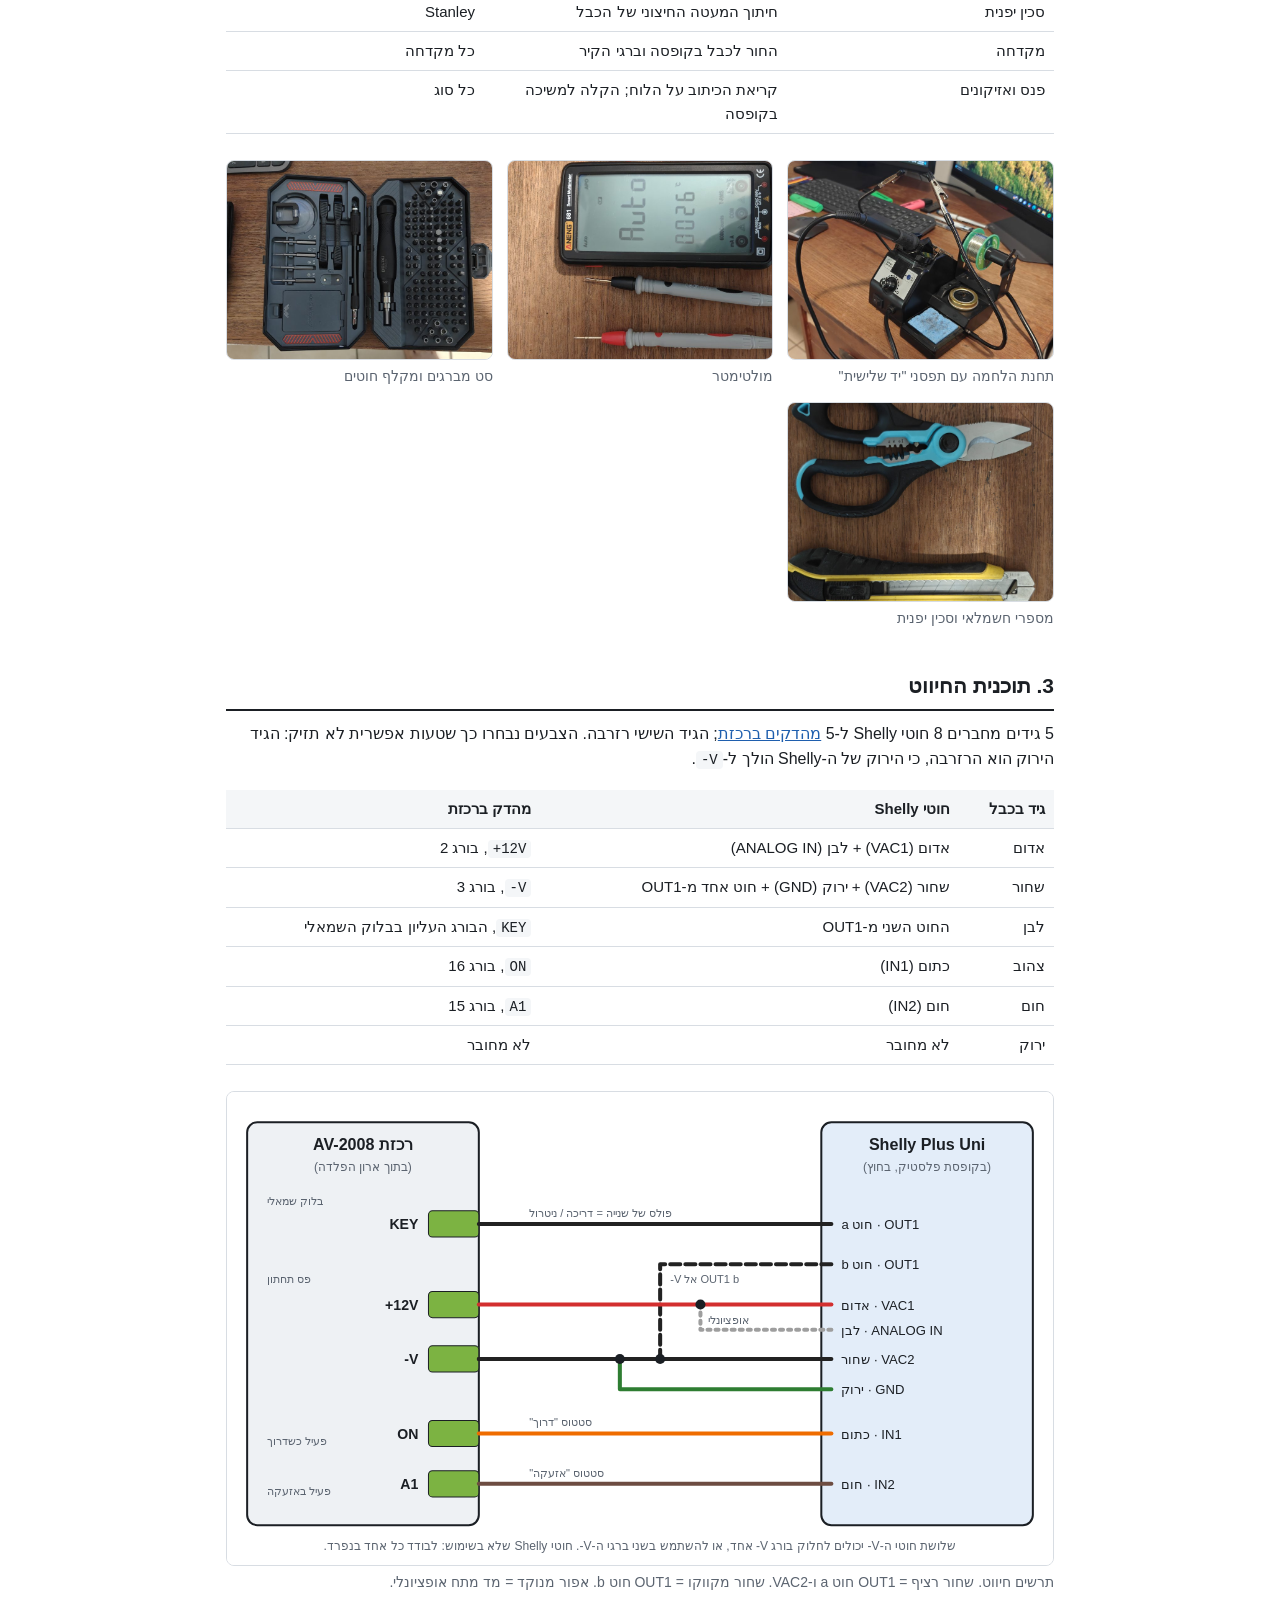
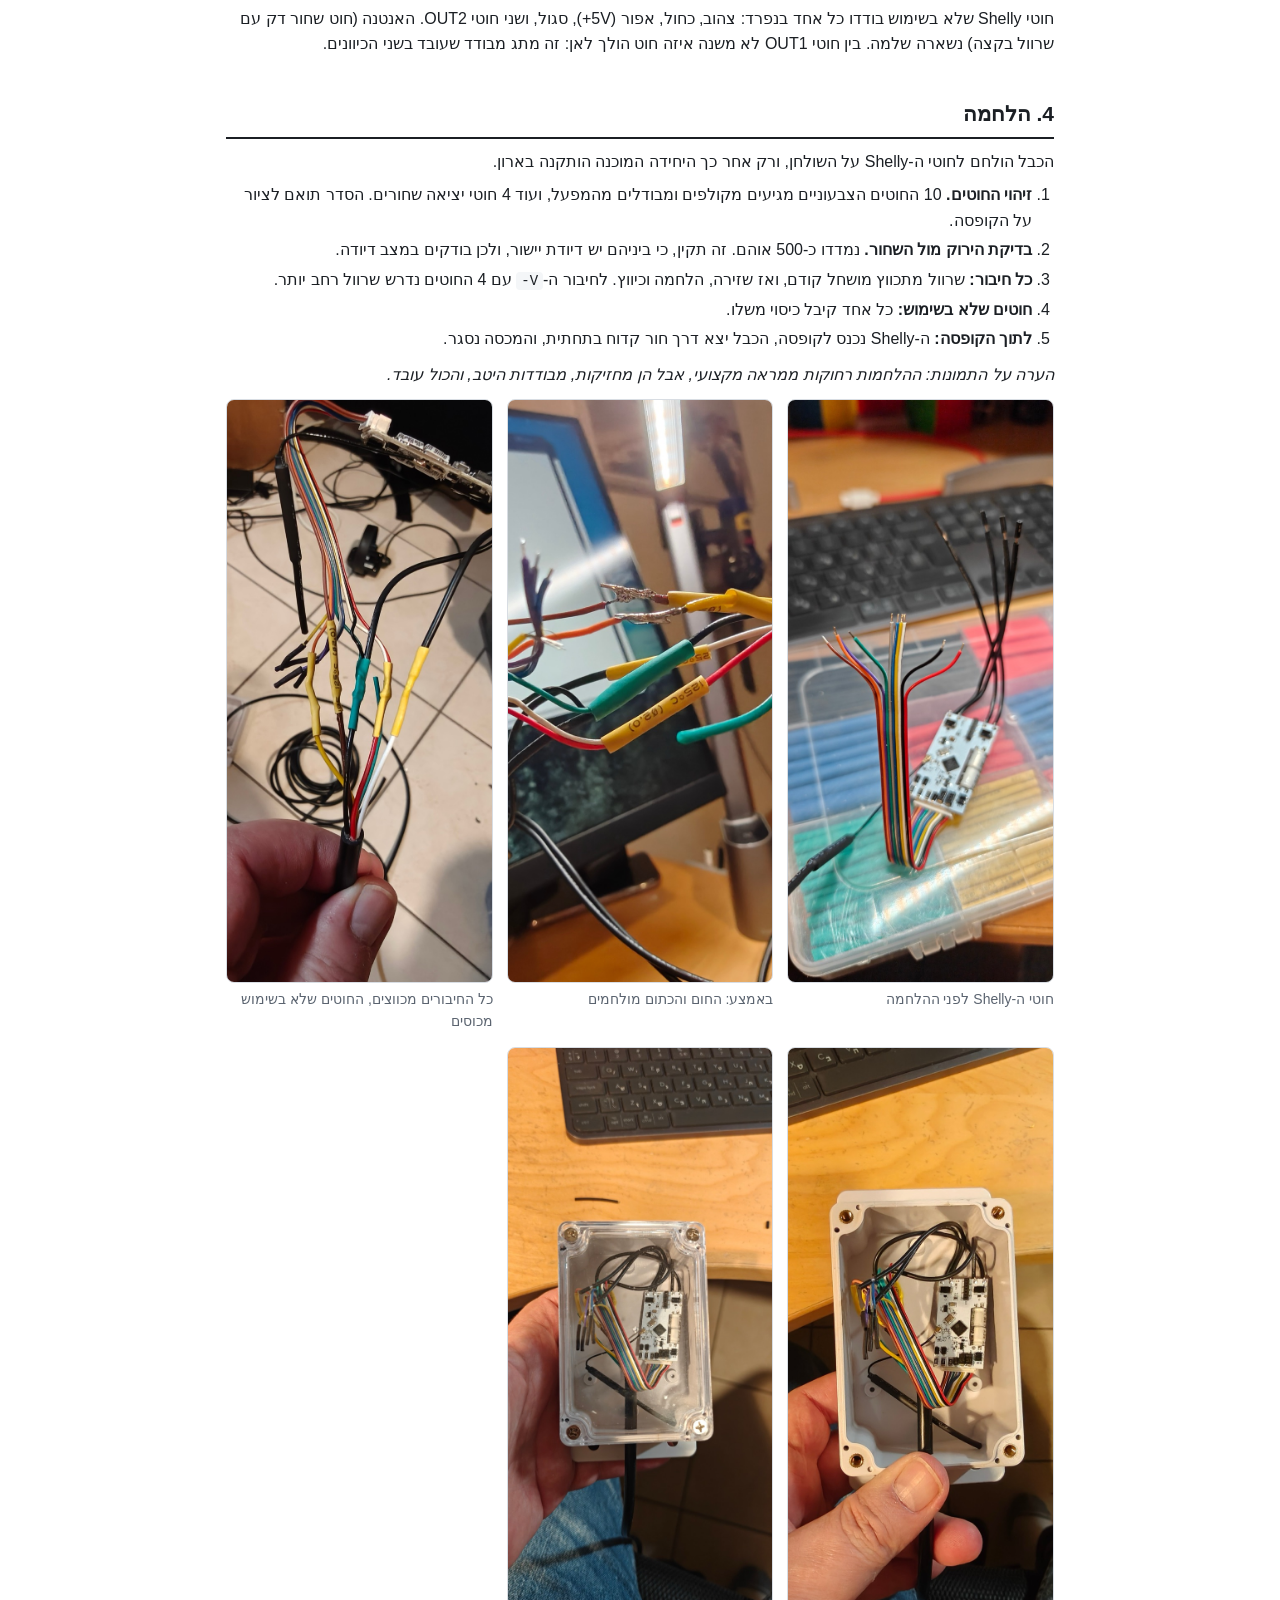
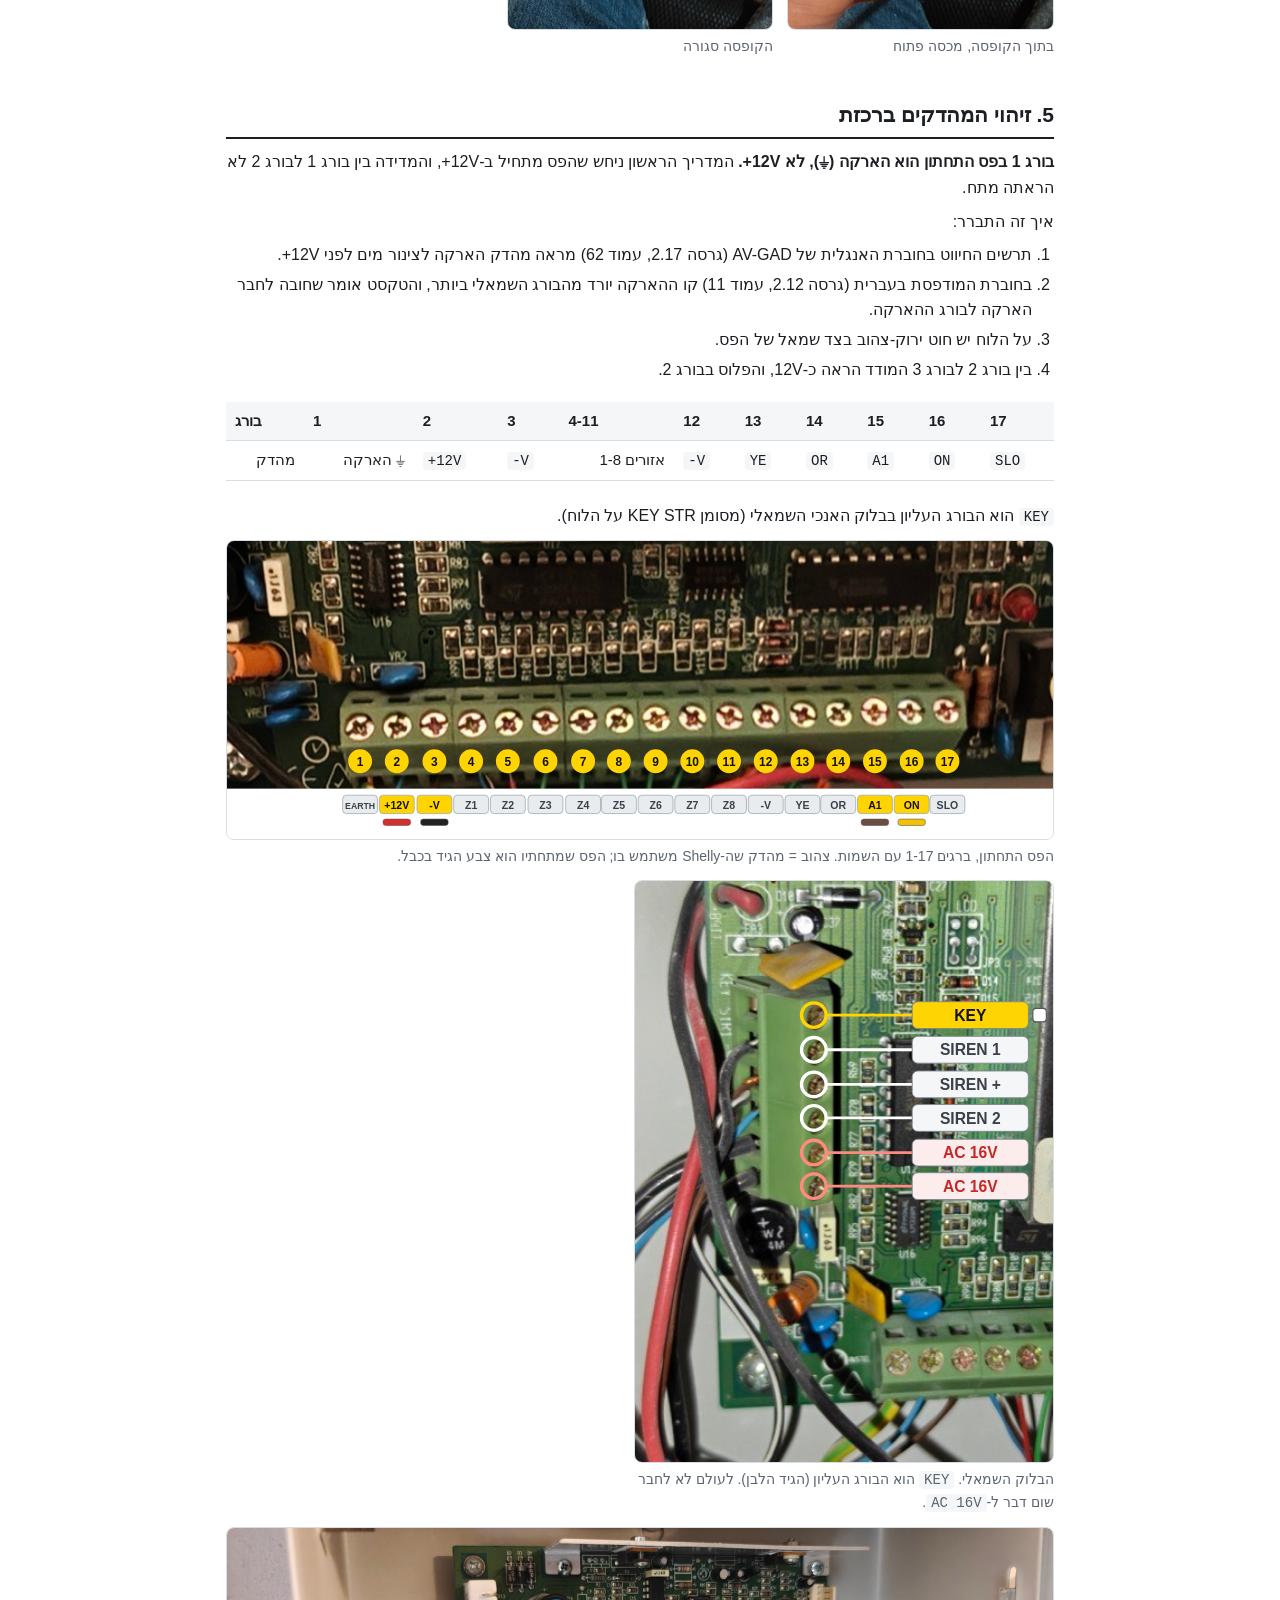
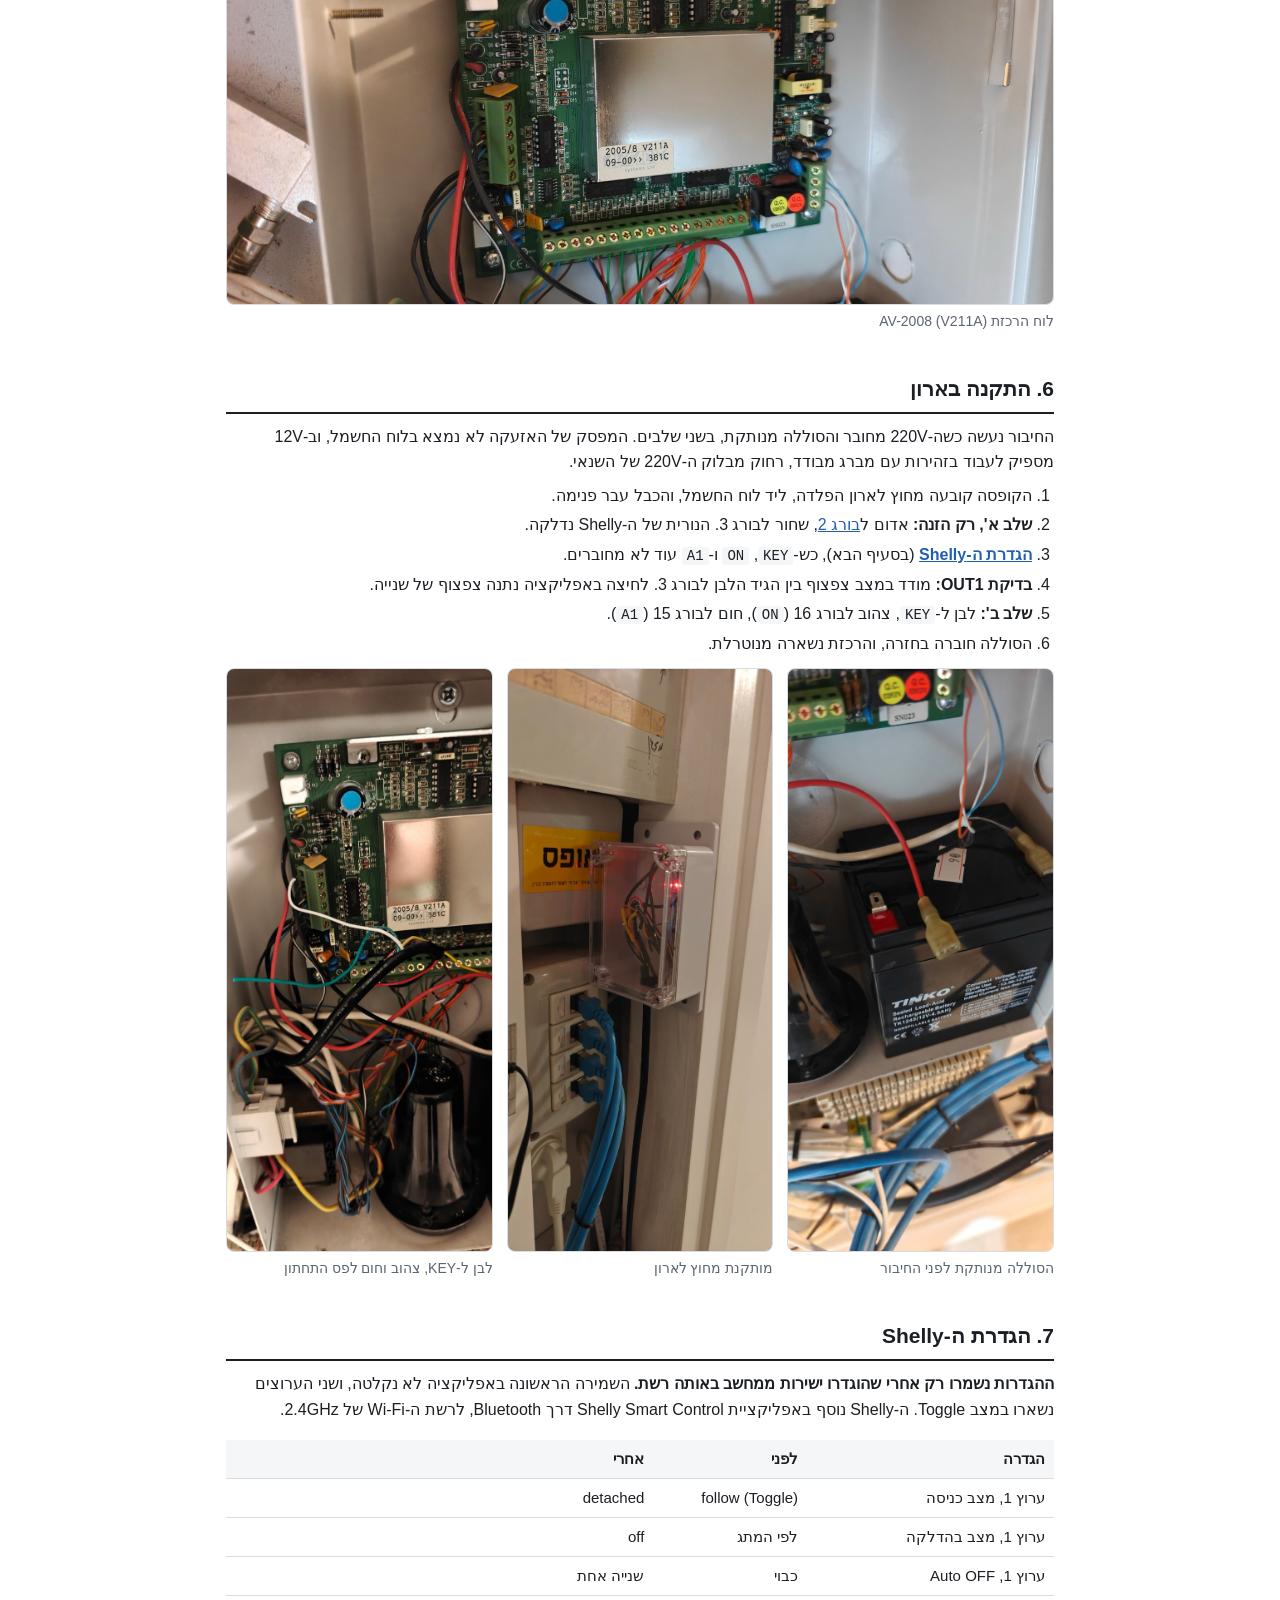
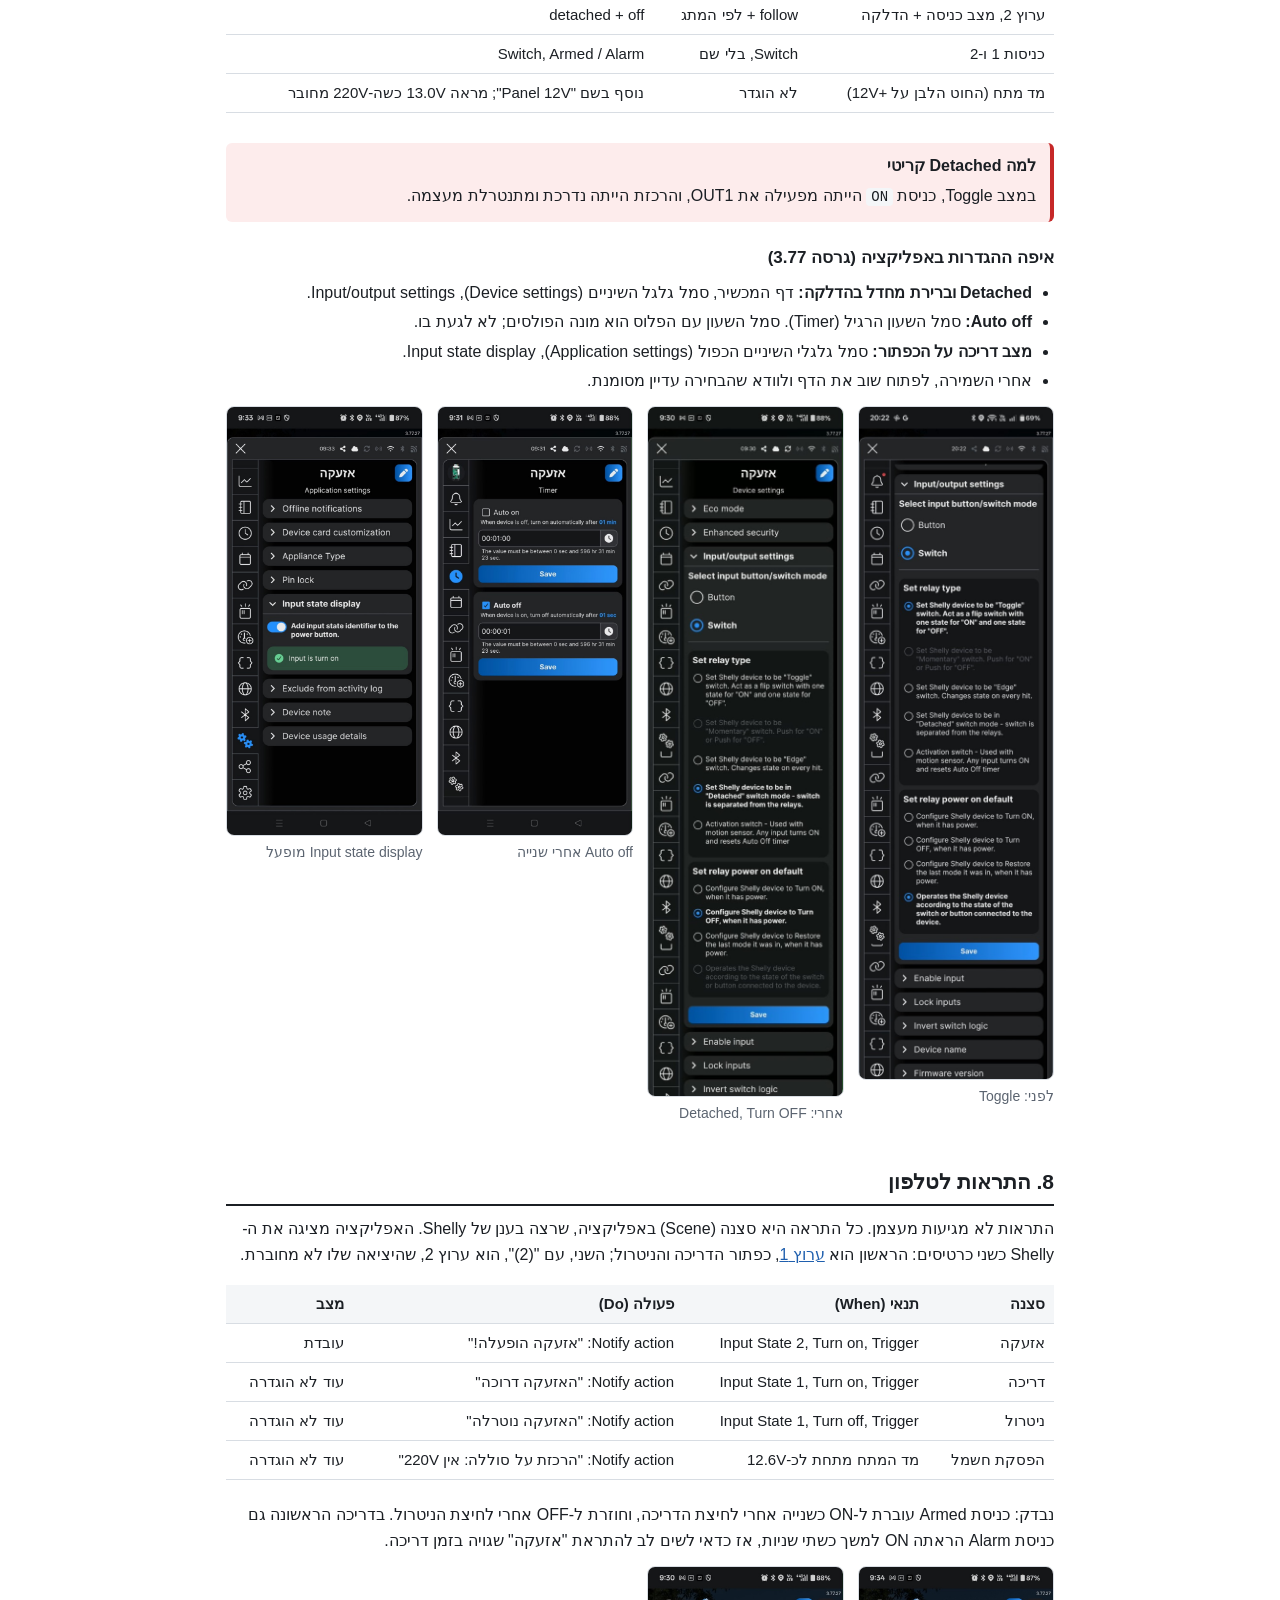
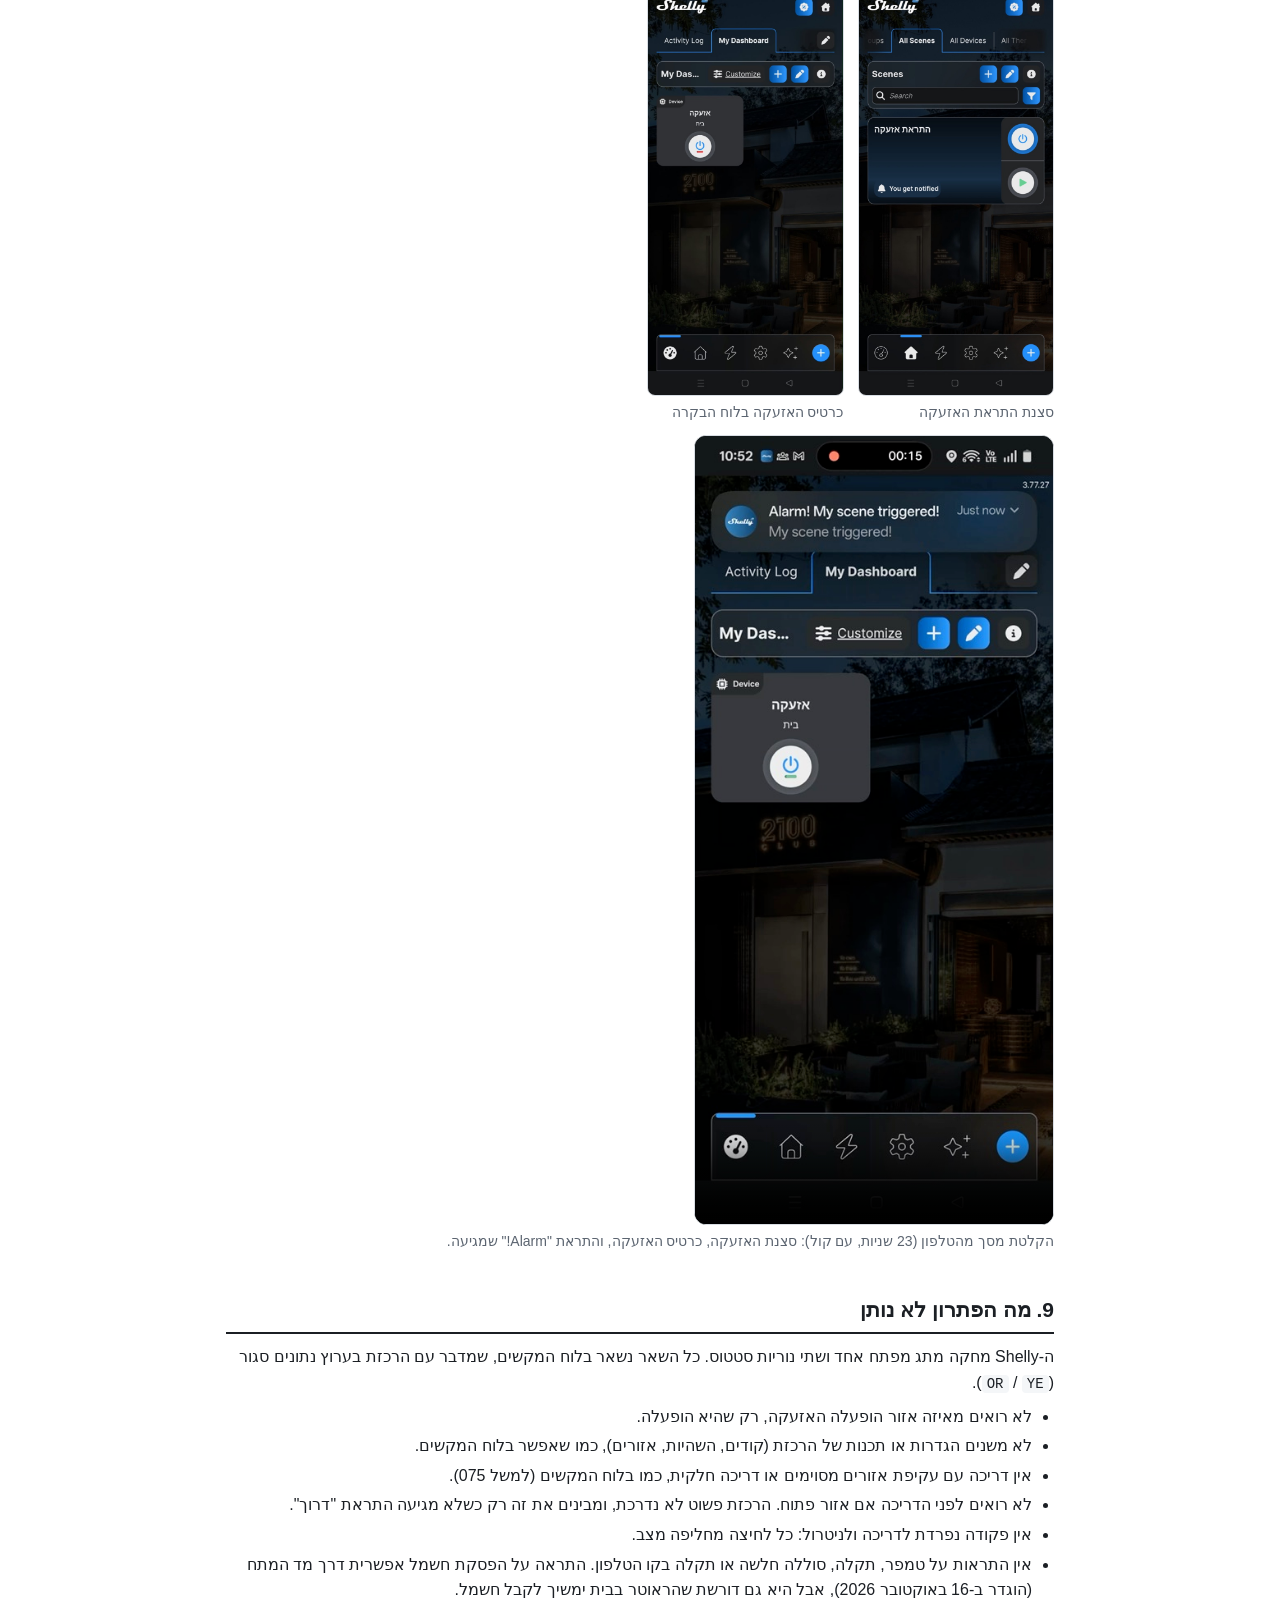
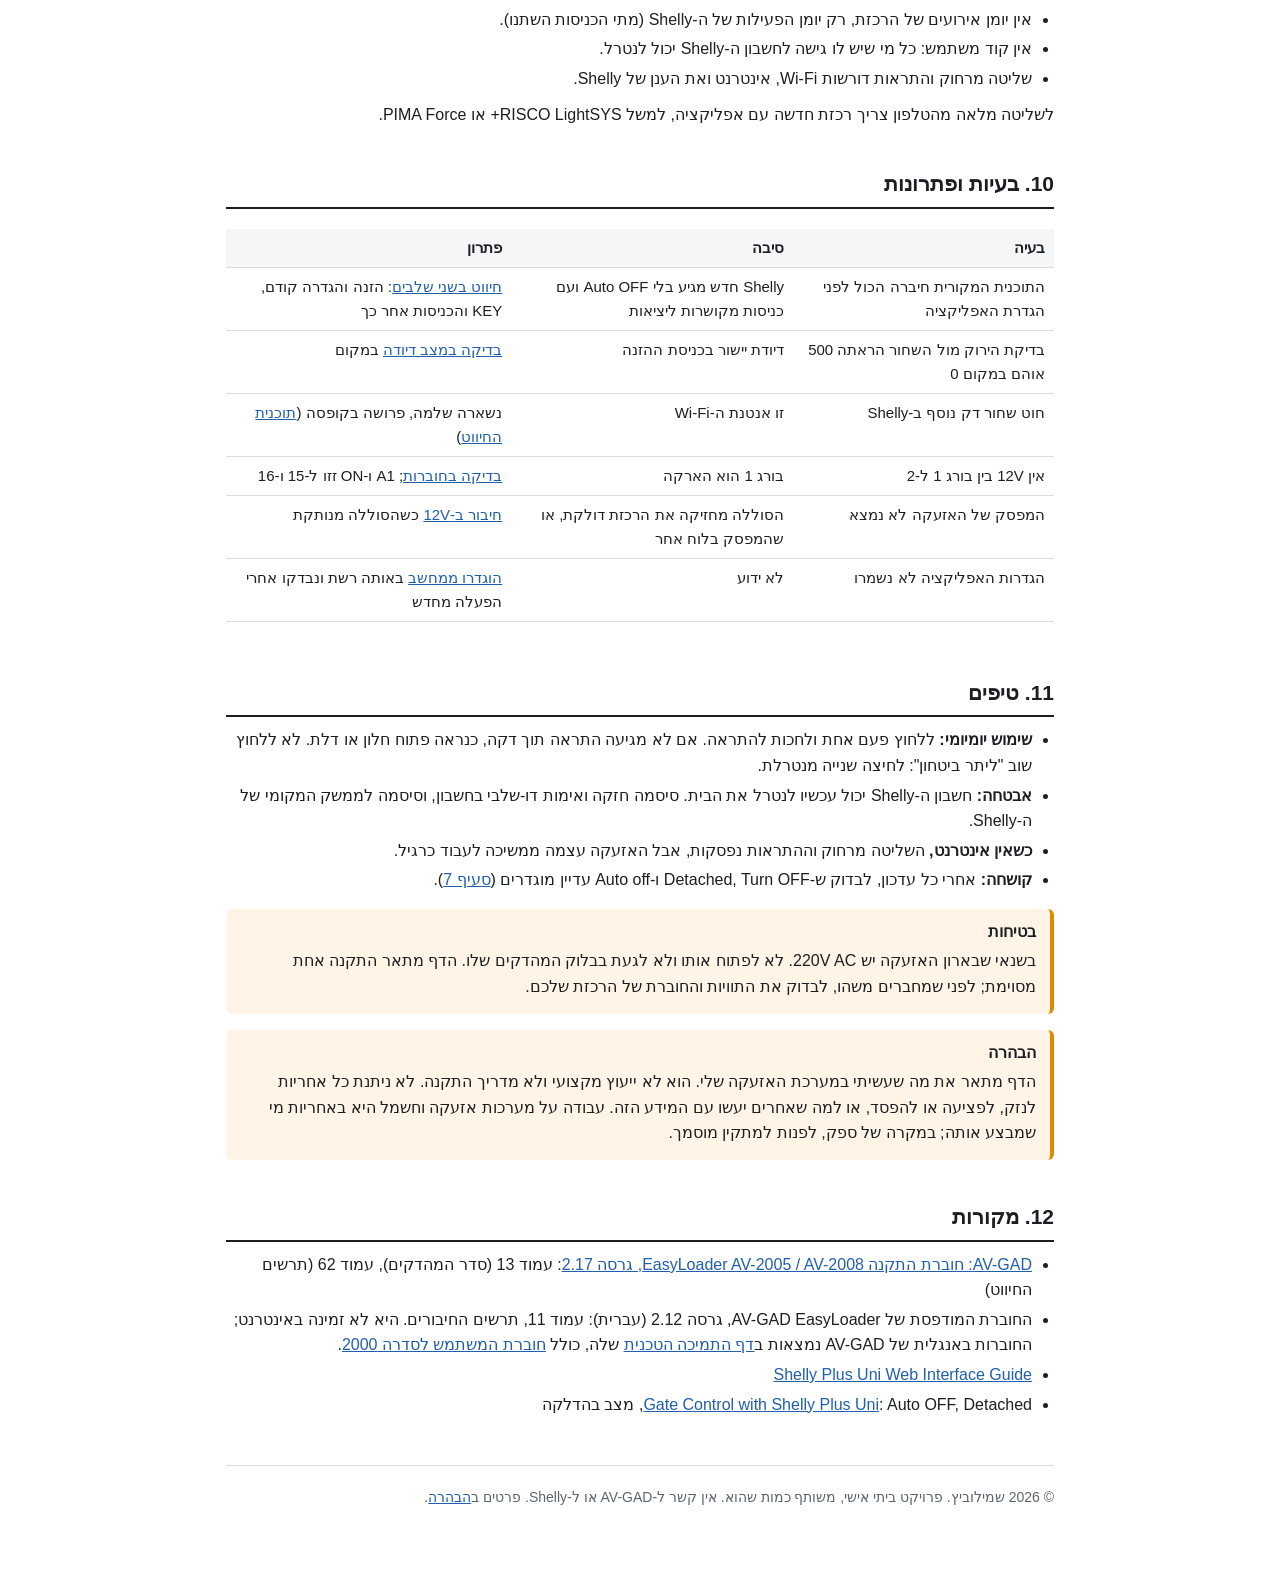
==== commit 3279d6b5: "Tools: list the tool type, with the brands used as optional Co-Authored-By: Claude Opus 5.5 <noreply" ====
--- a/index.html
+++ b/index.html
@@ -82,16 +82,17 @@
 </div>
 
 <h3 id="tools">כלים</h3>
-<div class="scroll"><table>
-  <tr><th>כלי</th><th>שימוש</th></tr>
-  <tr><td>מלחם ובדיל. השתמשתי בתחנת הלחמה YIHUA 926 LED IV עם שני תפסני "יד שלישית", אבל מלחם רגיל מספיק</td><td>הלחמת הכבל לחוטי ה-Shelly</td></tr>
-  <tr><td>מקור חום לשרוולים המתכווצים (אקדח חום, מצית או צד המלחם)</td><td>כיווץ השרוולים על החיבורים</td></tr>
-  <tr><td>מולטימטר (ANENG 681)</td><td>מתח בין בורג 2 לבורג 3, רציפות לבדיקת OUT1, מצב דיודה לירוק מול השחור</td></tr>
-  <tr><td>סט מברגים עדינים (DELIXI)</td><td>ברגי המהדקים ברכזת ומכסה הקופסה</td></tr>
-  <tr><td>מקלף חוטים (DuraTech) ומספרי חשמלאי עם חריצי קילוף</td><td>קילוף הגידים וחיתוך חוטים</td></tr>
-  <tr><td>סכין יפנית (Stanley)</td><td>חיתוך המעטה החיצוני של הכבל</td></tr>
-  <tr><td>מקדחה</td><td>החור לכבל בקופסה וברגי הקיר</td></tr>
-  <tr><td>פנס ואזיקונים</td><td>קריאת הכיתוב על הלוח; הקלה למשיכה בקופסה</td></tr>
+<p>כל כלי מאותו סוג יתאים; המותגים הם רק מה שהיה לי בבית.</p>
+<div class="scroll"><table>
+  <tr><th>כלי</th><th>שימוש</th><th>מה שהשתמשתי בו (לא חובה)</th></tr>
+  <tr><td>מלחם ובדיל</td><td>הלחמת הכבל לחוטי ה-Shelly</td><td>תחנת הלחמה YIHUA 926 LED IV עם שני תפסני "יד שלישית"</td></tr>
+  <tr><td>מקור חום לשרוולים המתכווצים (אקדח חום, מצית או צד המלחם)</td><td>כיווץ השרוולים על החיבורים</td><td>כל סוג</td></tr>
+  <tr><td>מולטימטר</td><td>מתח בין בורג 2 לבורג 3, רציפות לבדיקת OUT1, מצב דיודה לירוק מול השחור</td><td>ANENG 681</td></tr>
+  <tr><td>מברגים קטנים</td><td>ברגי המהדקים ברכזת ומכסה הקופסה</td><td>סט מברגים עדינים DELIXI</td></tr>
+  <tr><td>מקלף חוטים או מספרי חשמלאי</td><td>קילוף הגידים וחיתוך חוטים</td><td>מקלף DuraTech, מספריים עם חריצי קילוף</td></tr>
+  <tr><td>סכין יפנית</td><td>חיתוך המעטה החיצוני של הכבל</td><td>Stanley</td></tr>
+  <tr><td>מקדחה</td><td>החור לכבל בקופסה וברגי הקיר</td><td>כל מקדחה</td></tr>
+  <tr><td>פנס ואזיקונים</td><td>קריאת הכיתוב על הלוח; הקלה למשיכה בקופסה</td><td>כל סוג</td></tr>
 </table></div>
 <div class="gallery tools">
   <figure><img src="images/19-tool-soldering-station.jpg?v=3" alt="תחנת הלחמה עם תפסנים וגליל בדיל" loading="lazy"><figcaption>תחנת הלחמה עם תפסני "יד שלישית"</figcaption></figure>
